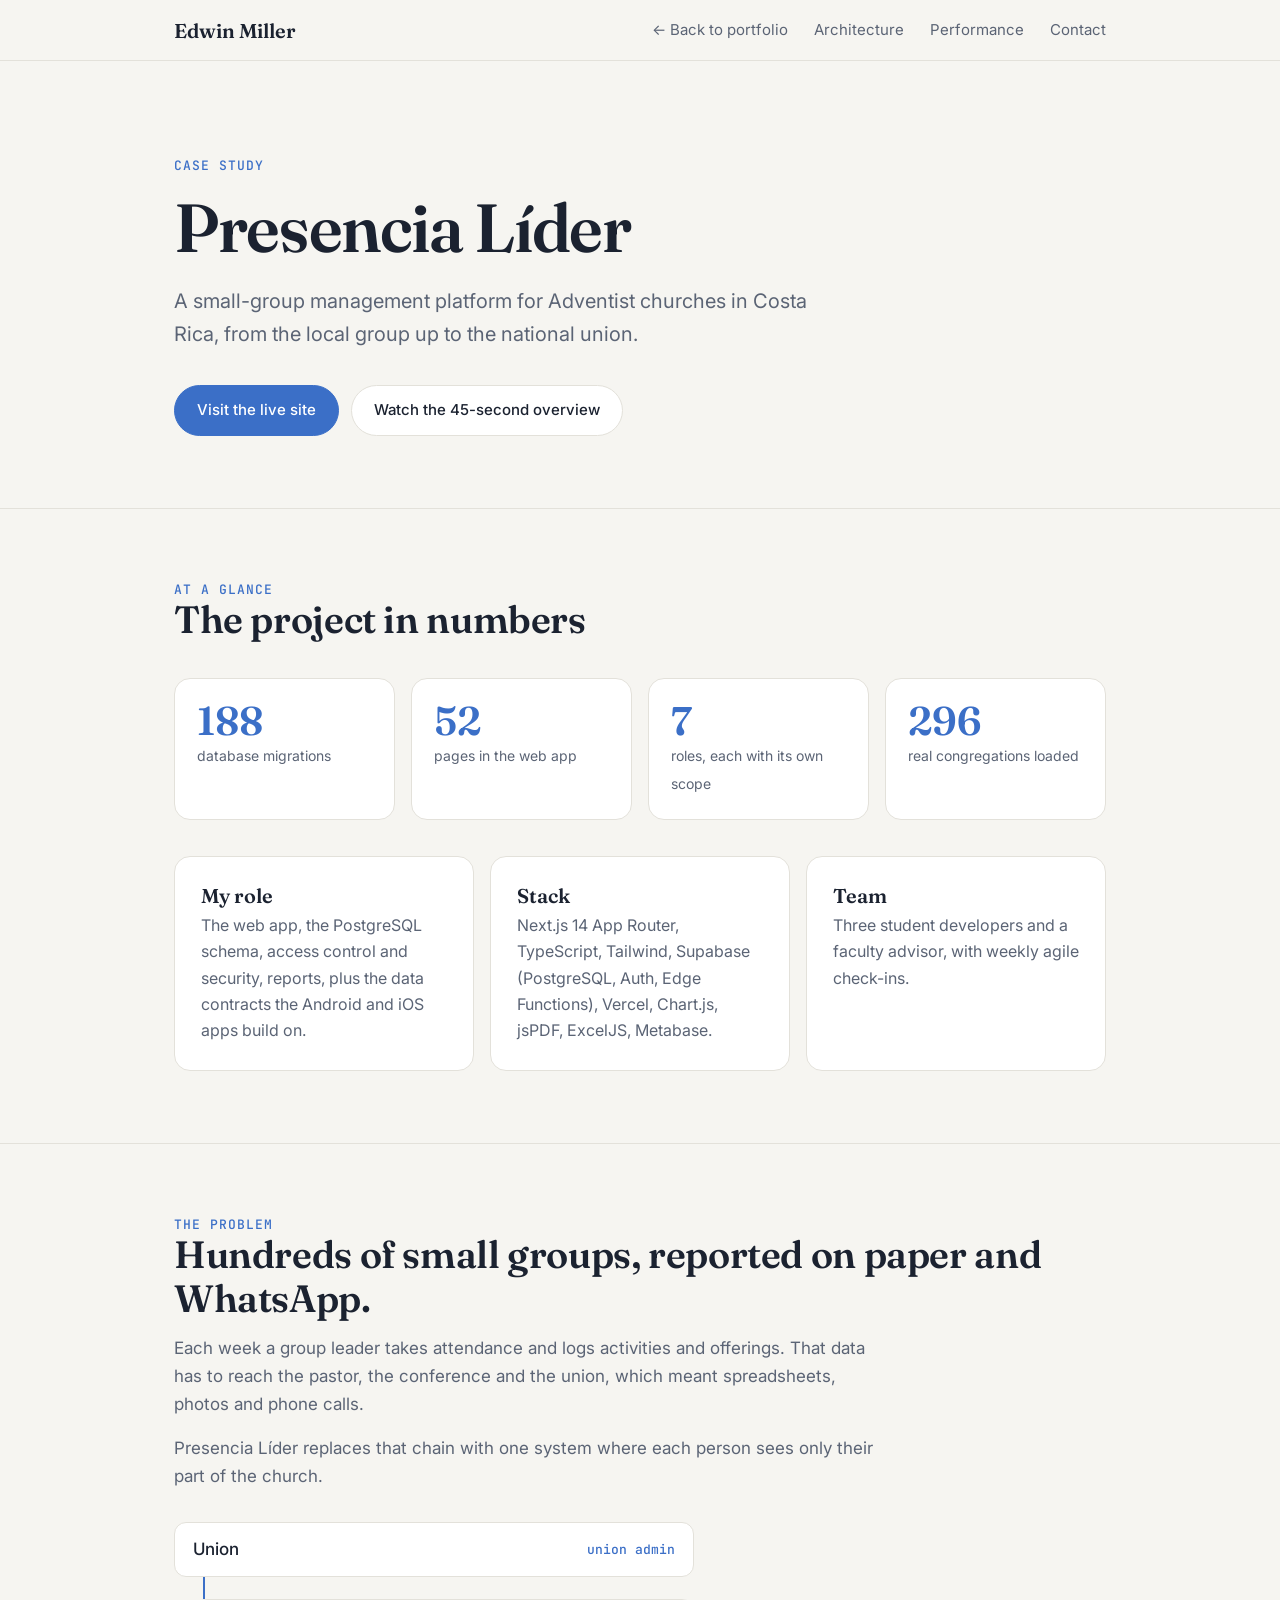
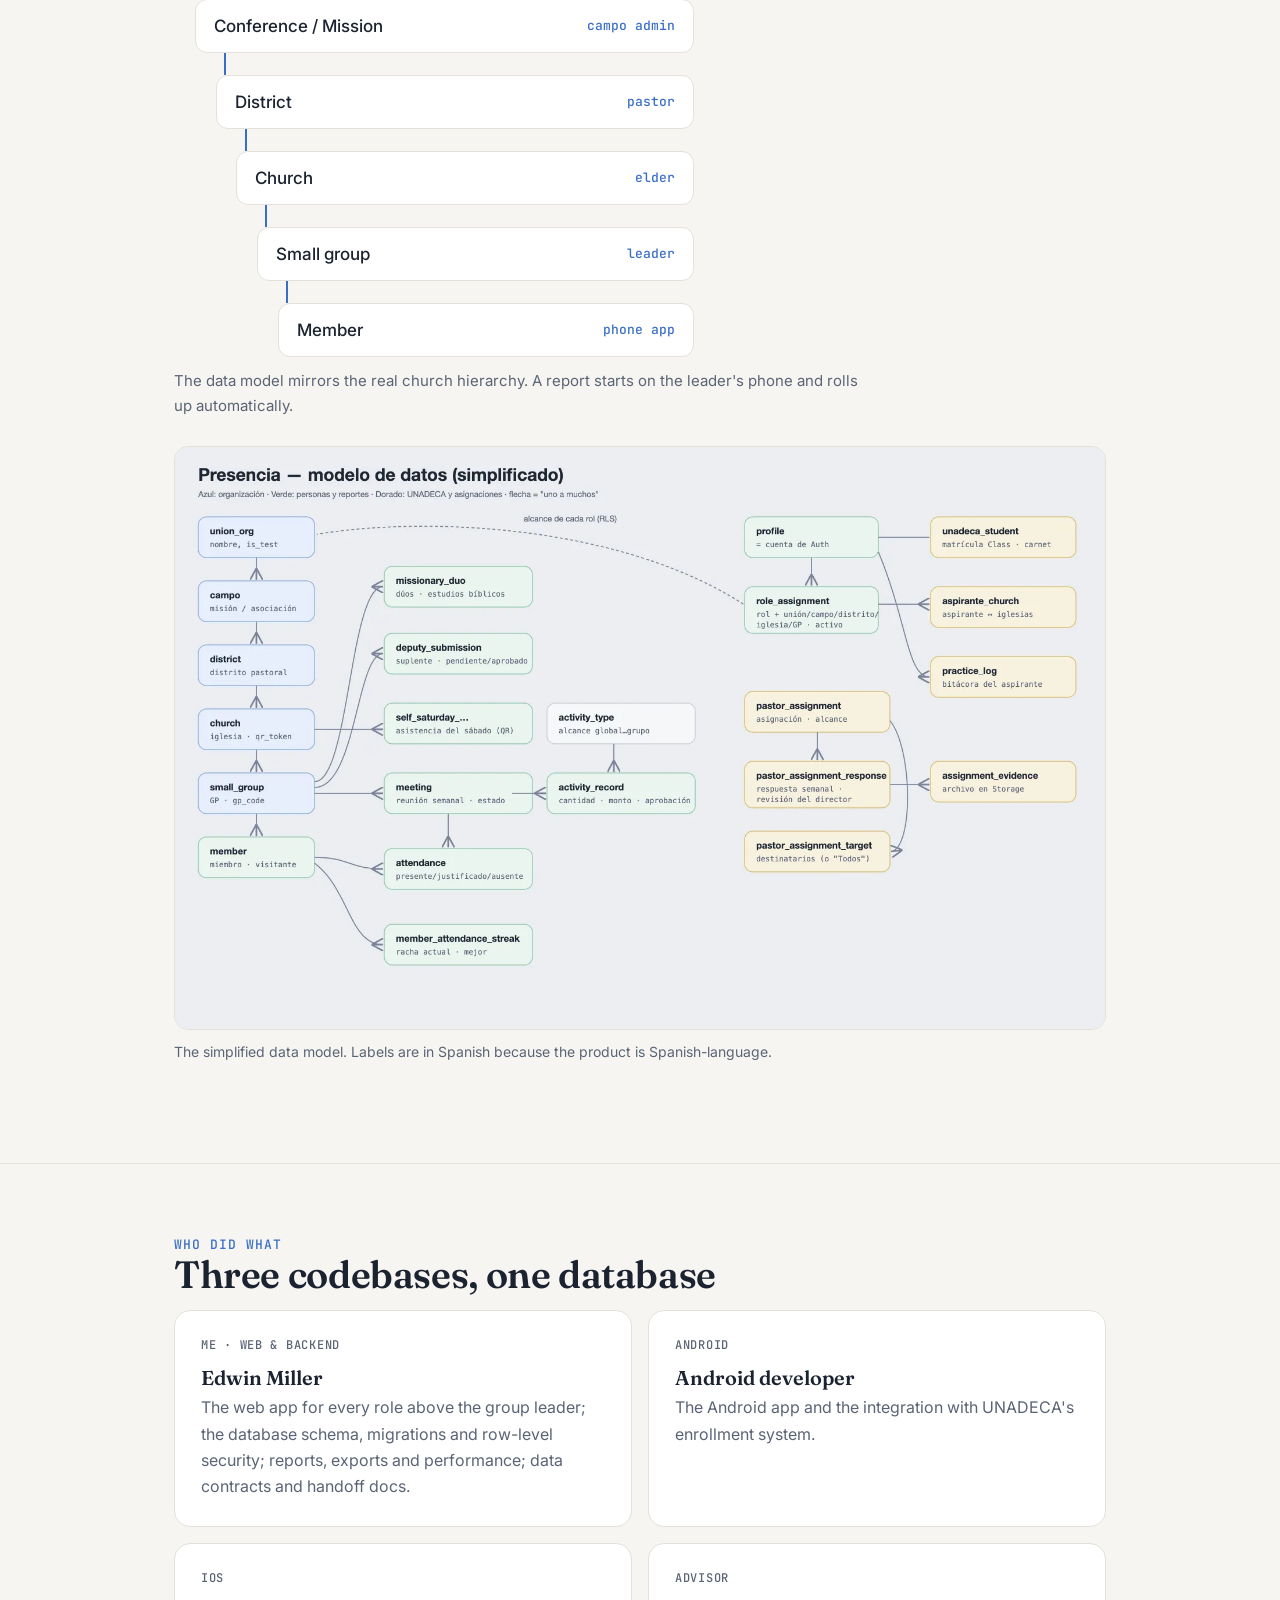
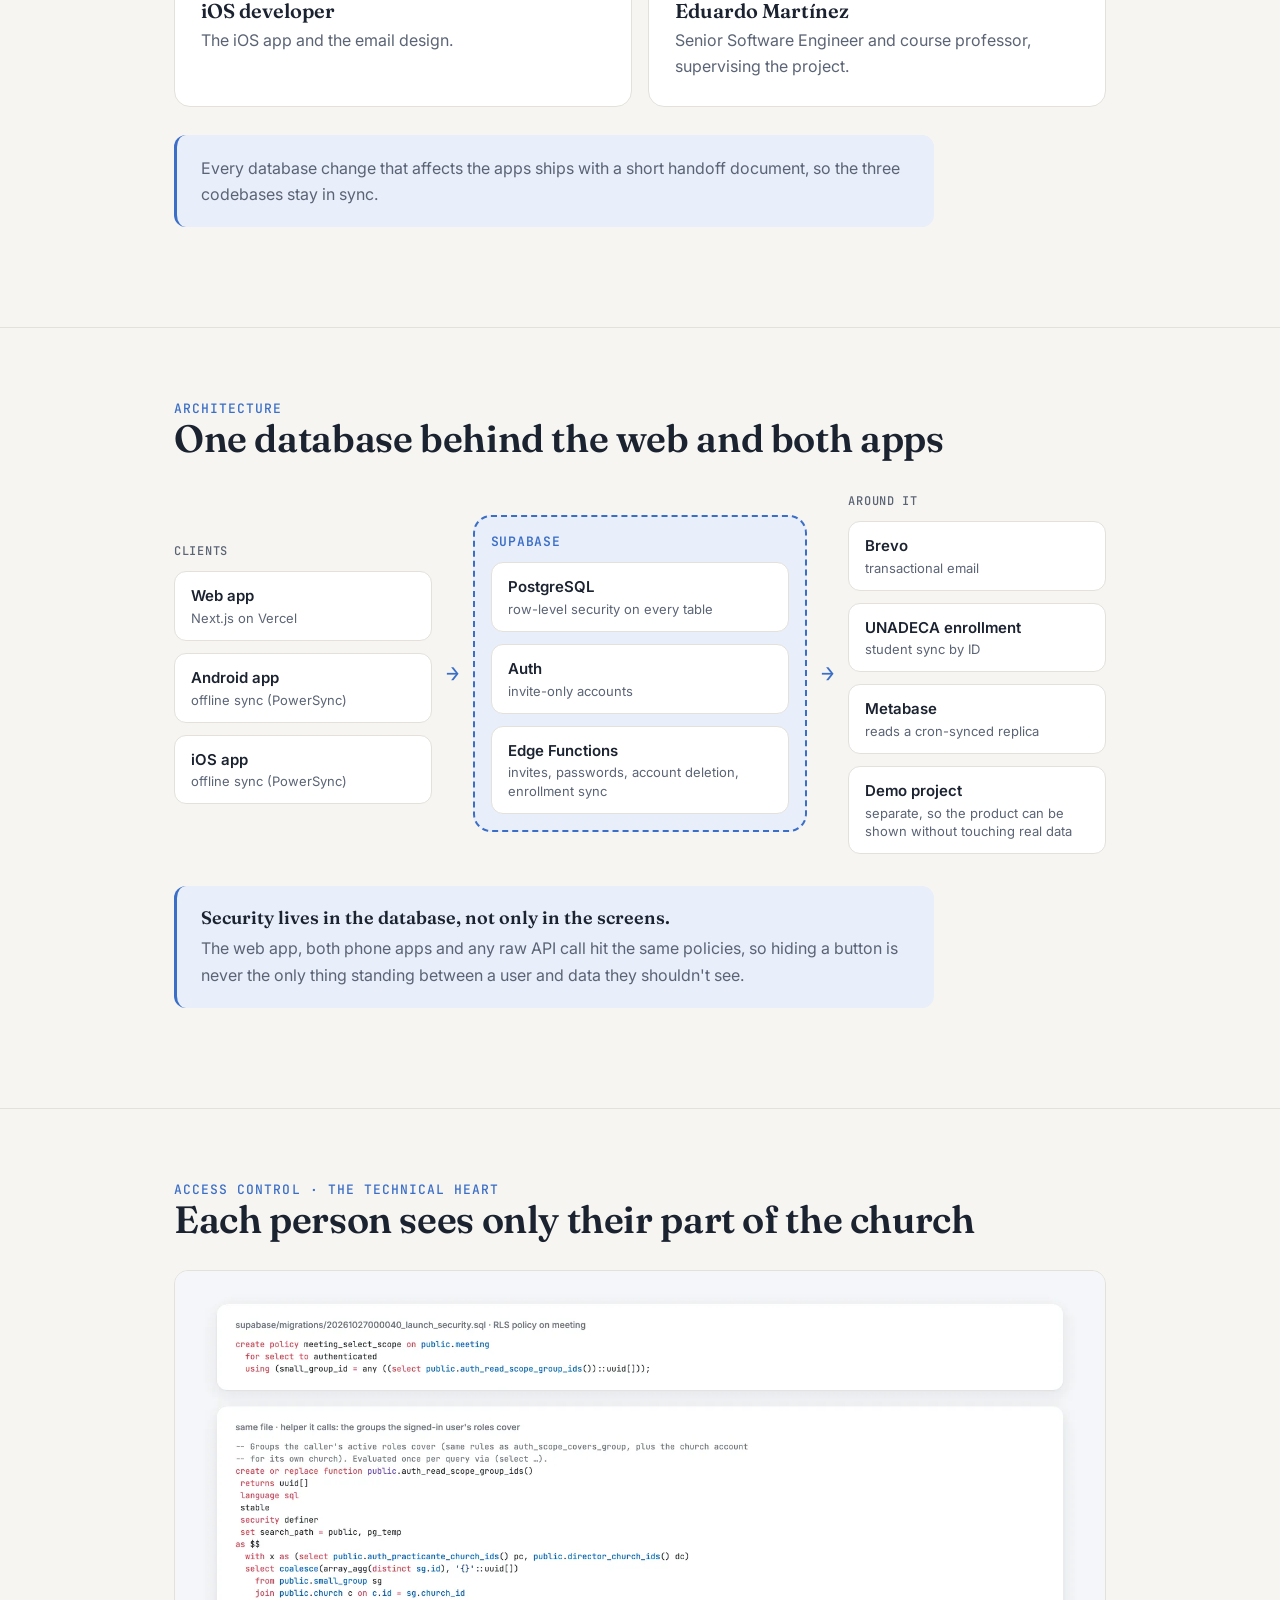
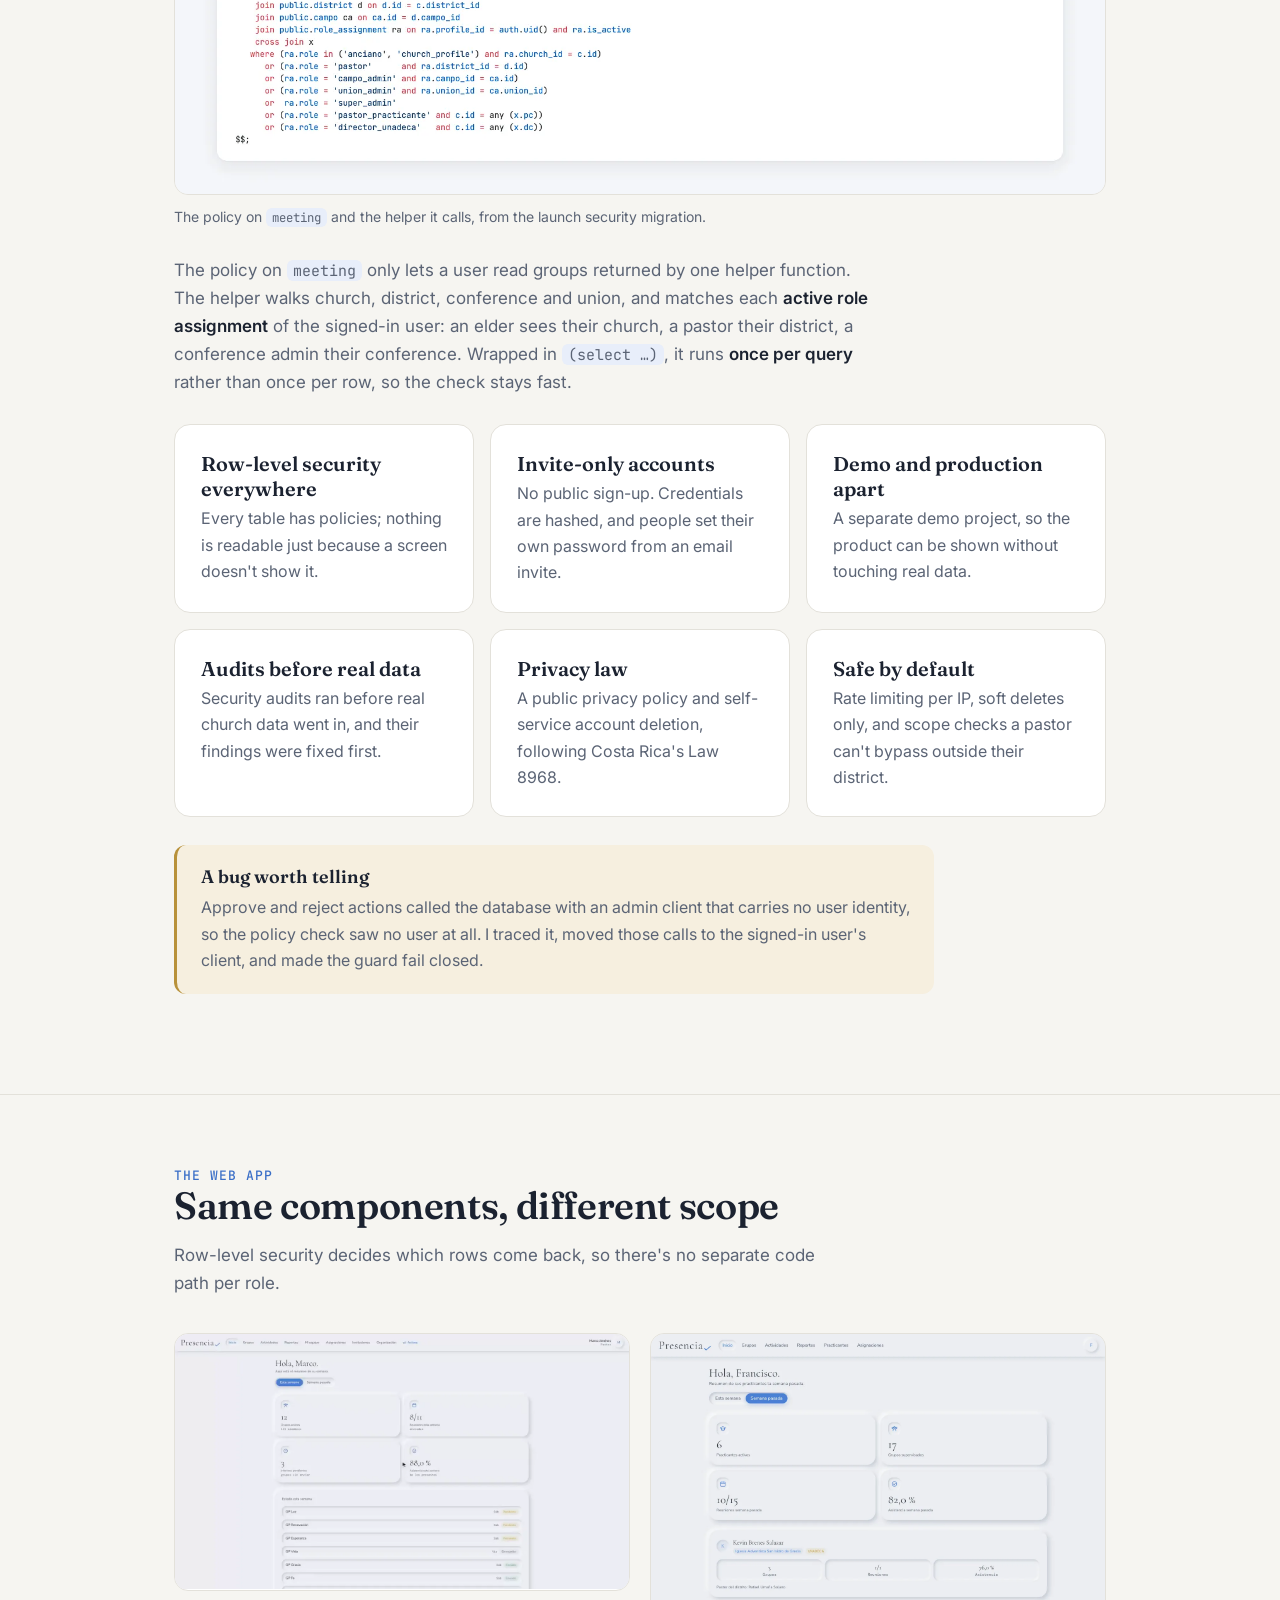
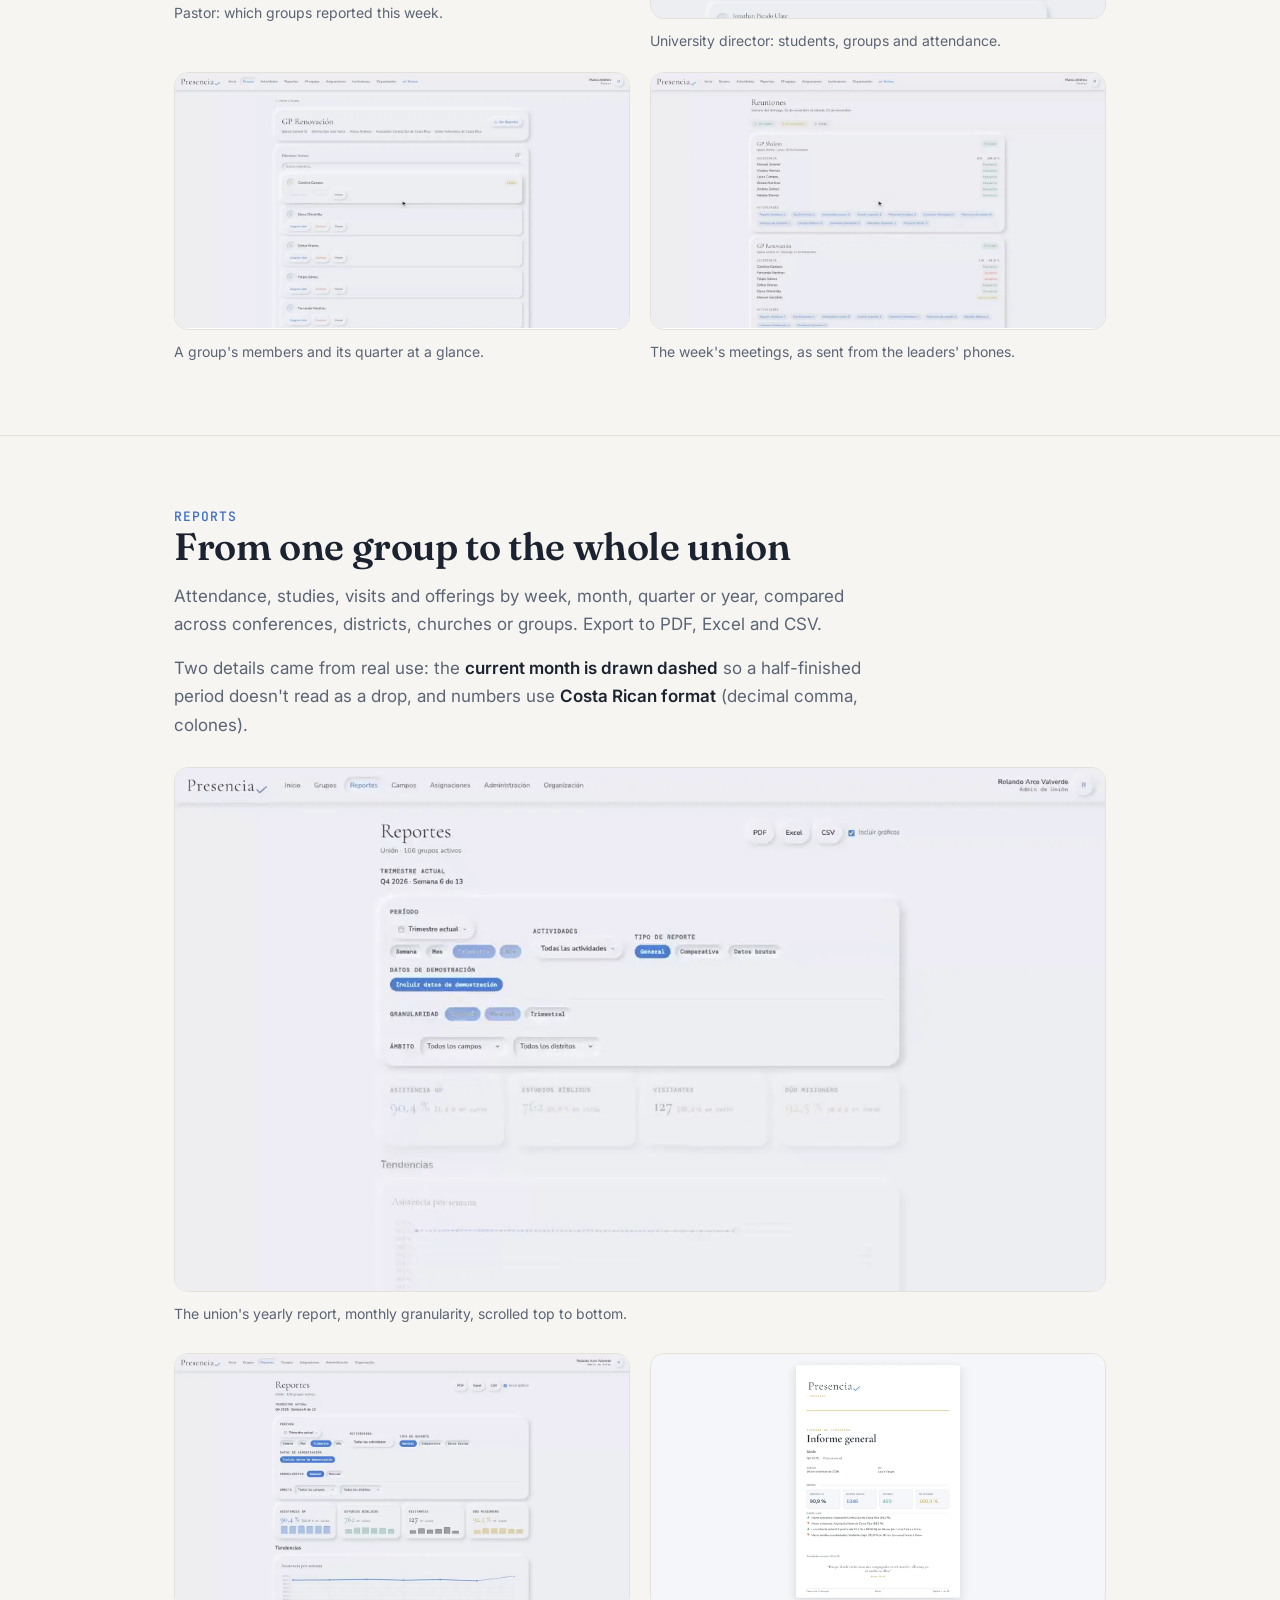
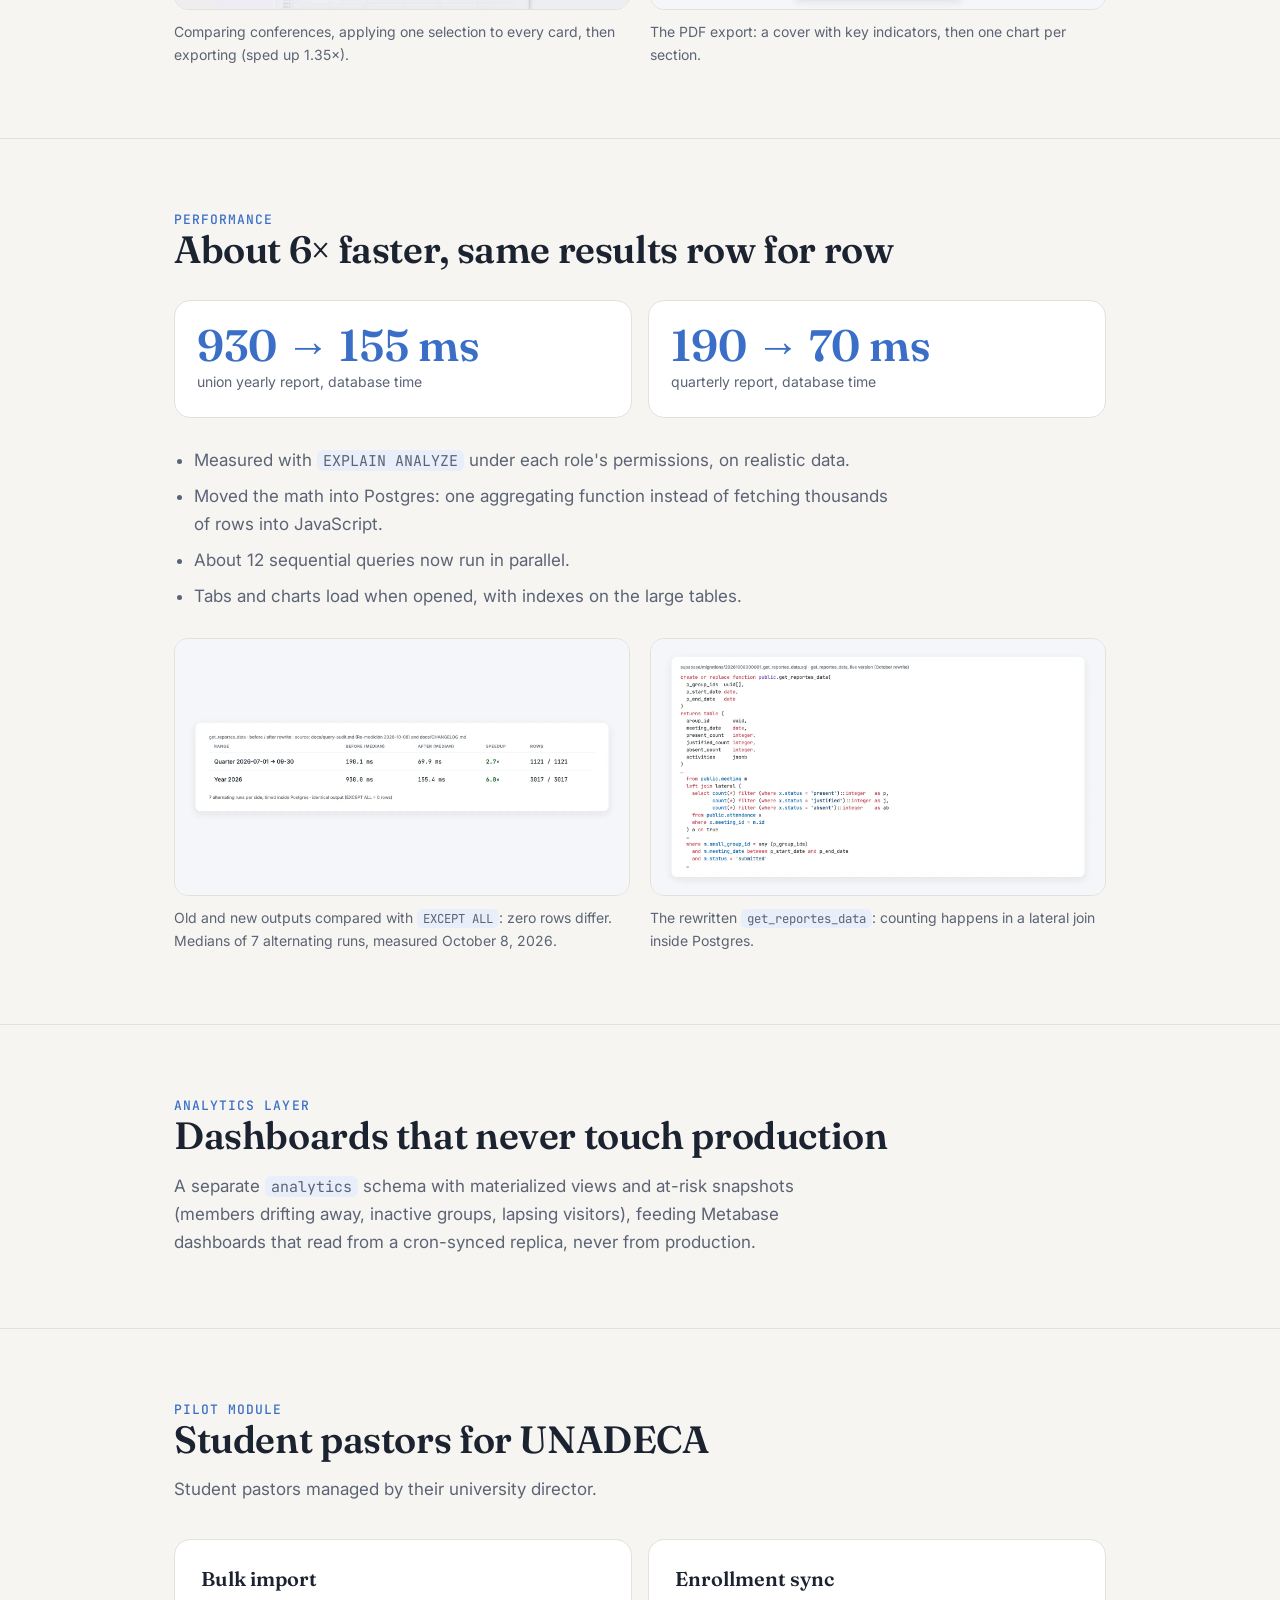
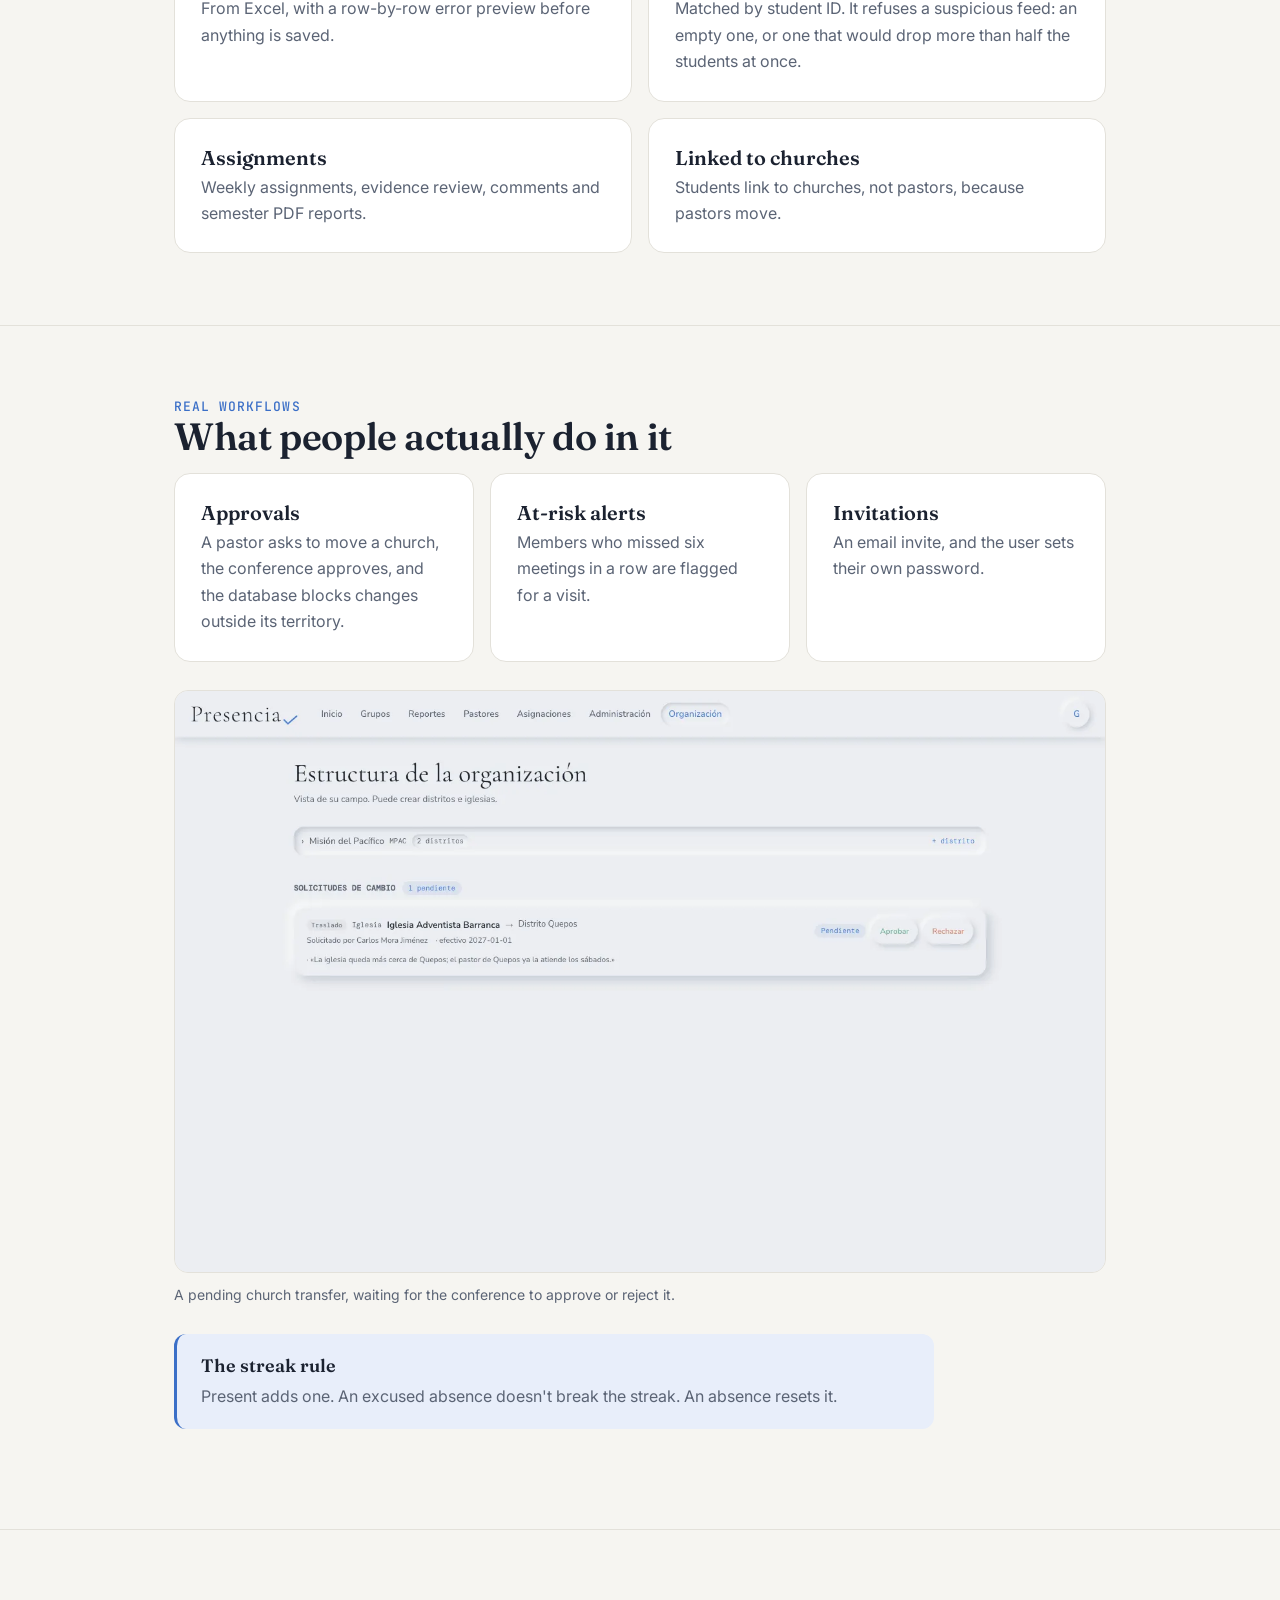
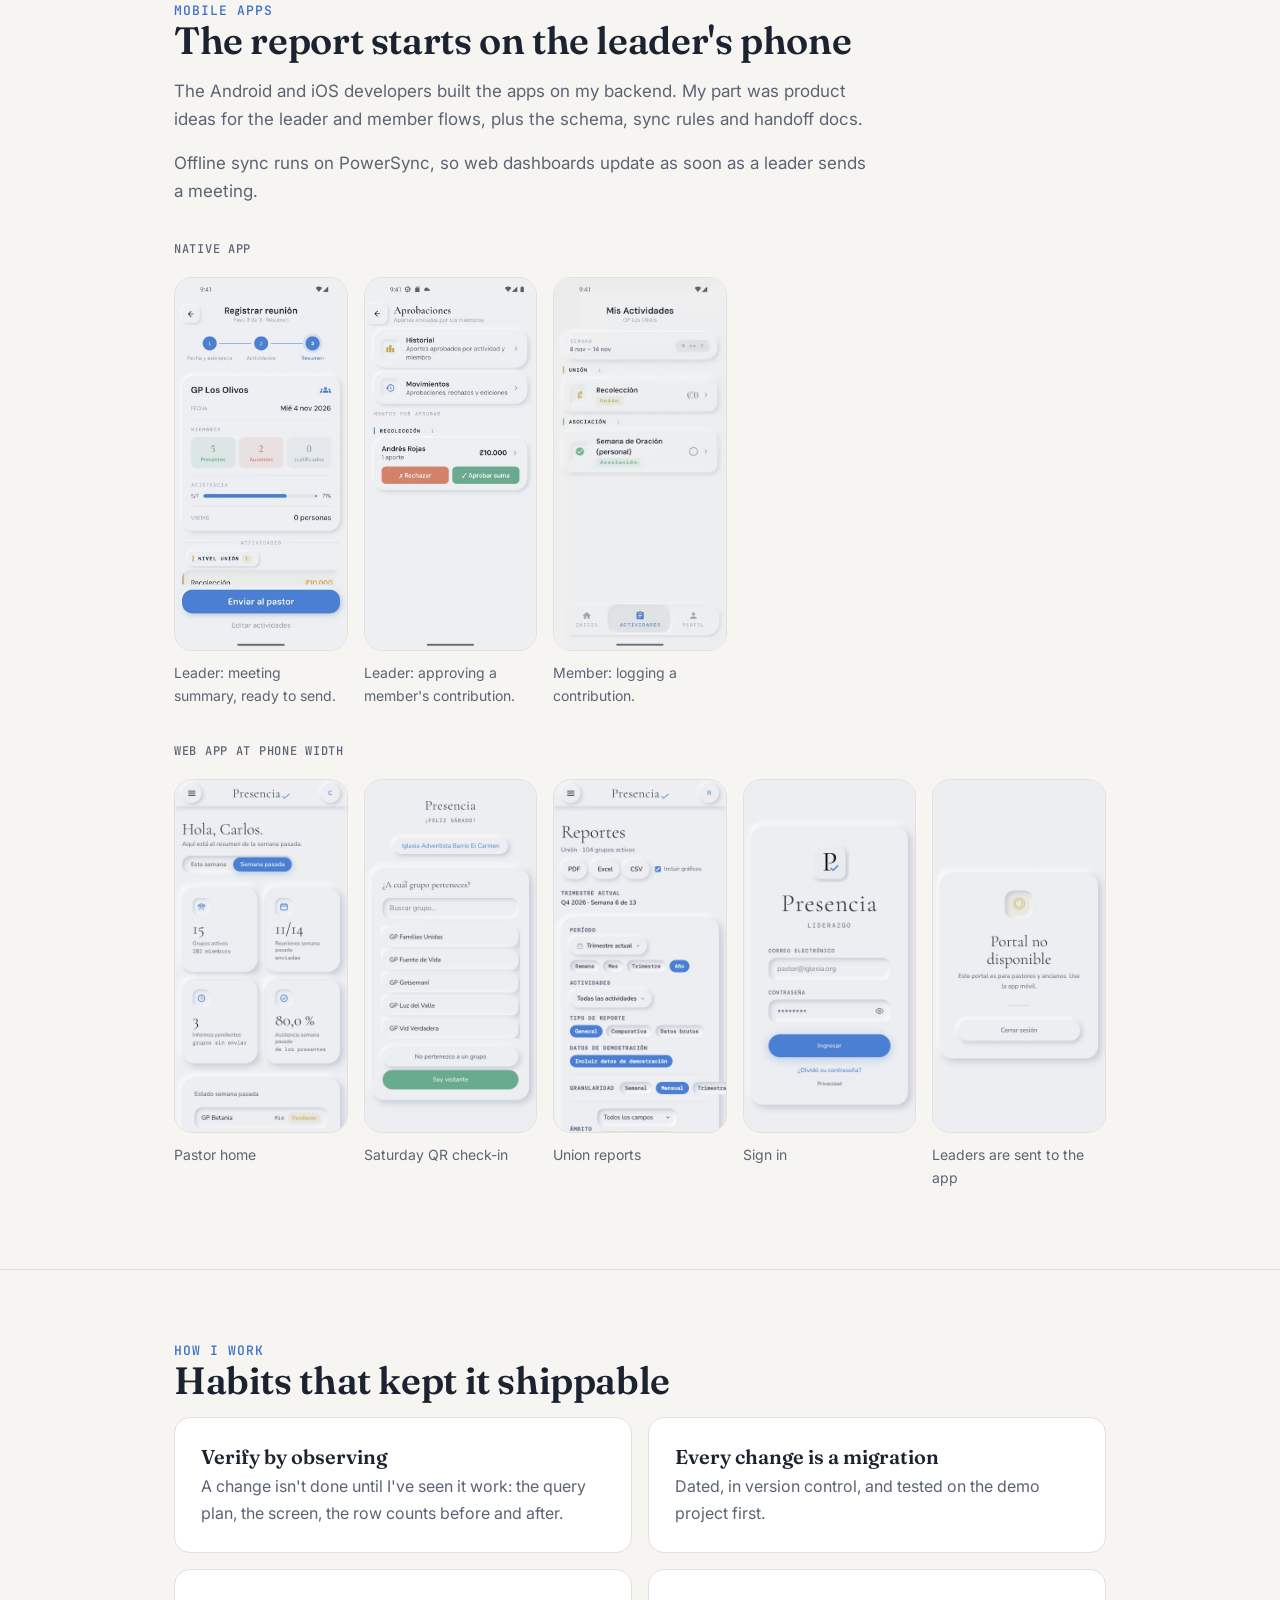
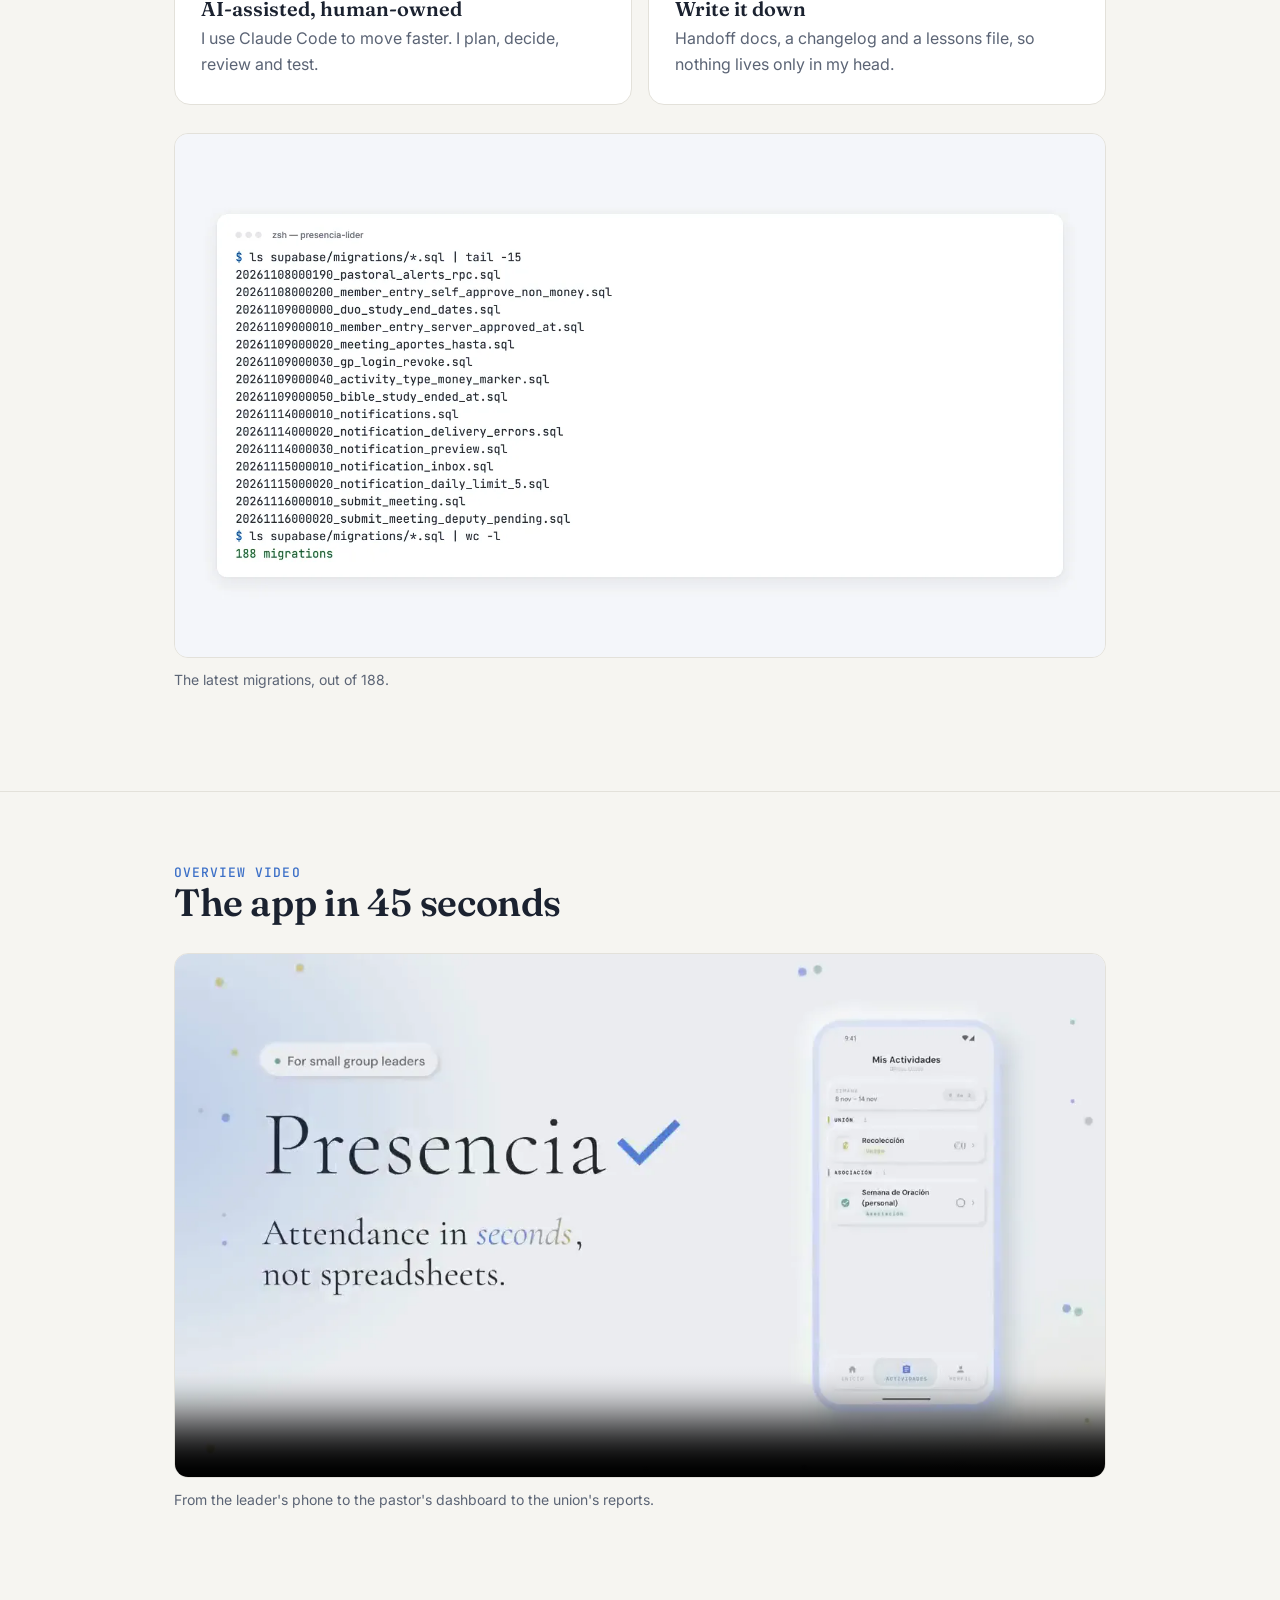
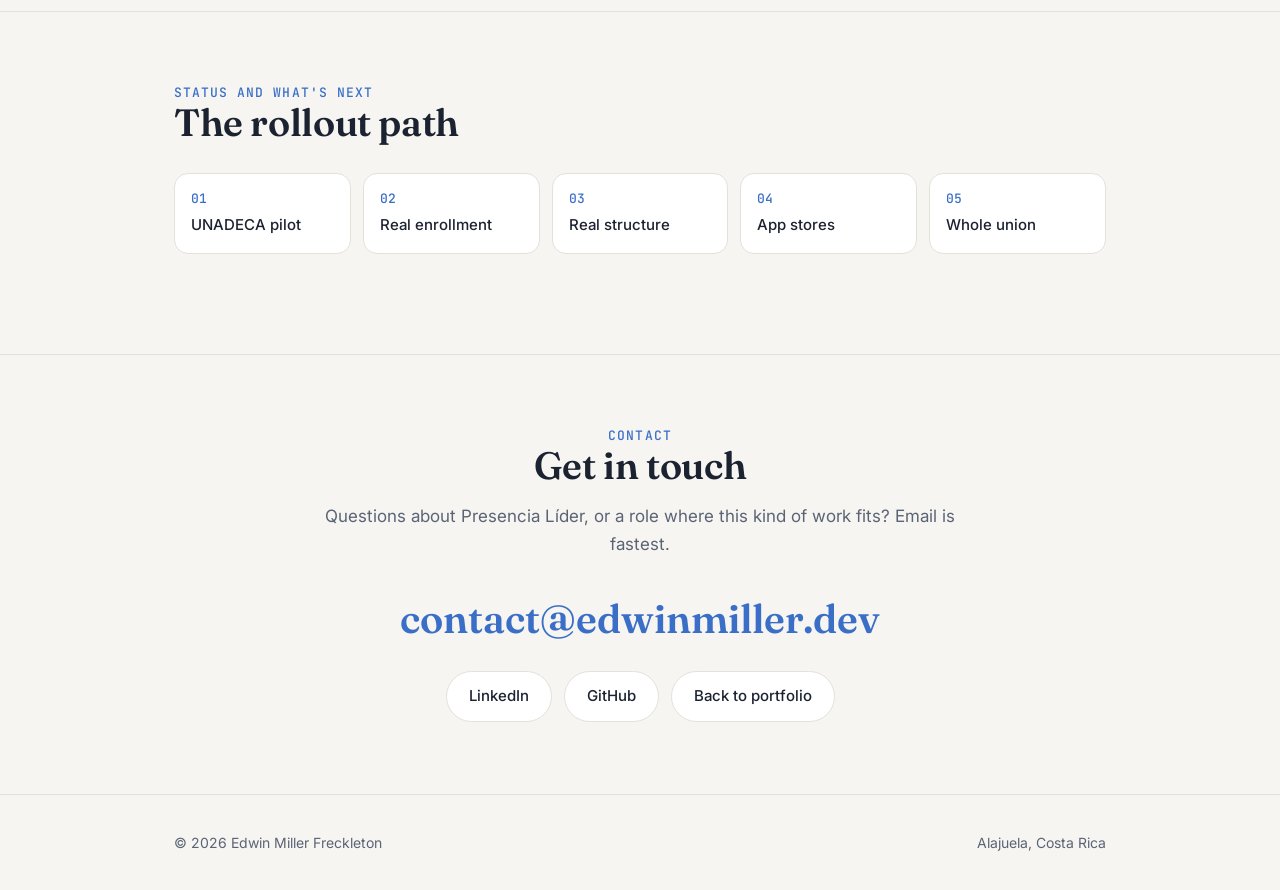
==== presencia/index.html @ 1bd1cd56 "Add Presencia Líder case study page at /presencia - presencia/index.html: case study with screenshot" ====
<!doctype html>
<html lang="en">
<head>
<meta charset="utf-8">
<meta name="viewport" content="width=device-width, initial-scale=1">
<title>Presencia Líder — Case Study · Edwin Miller Freckleton</title>
<meta name="description" content="Case study: Presencia Líder, a small-group management platform for Adventist churches in Costa Rica. Next.js, PostgreSQL row-level security, reports and performance work.">
<link rel="canonical" href="https://edwinmiller.dev/presencia">
<meta property="og:type" content="article">
<meta property="og:url" content="https://edwinmiller.dev/presencia">
<meta property="og:title" content="Presencia Líder — Case Study">
<meta property="og:description" content="A small-group management platform for Adventist churches in Costa Rica, from the local group up to the national union.">
<meta property="og:image" content="https://edwinmiller.dev/assets/presencia/og.jpg">
<meta name="twitter:card" content="summary_large_image">
<link rel="icon" href="data:image/svg+xml,<svg xmlns='http://www.w3.org/2000/svg' viewBox='0 0 100 100'><rect width='100' height='100' rx='22' fill='%234a7fd4'/><text x='50' y='68' font-size='56' font-family='Georgia' text-anchor='middle' fill='white'>E</text></svg>">
<link rel="preconnect" href="https://fonts.googleapis.com">
<link rel="preconnect" href="https://fonts.gstatic.com" crossorigin>
<link href="https://fonts.googleapis.com/css2?family=Fraunces:opsz,wght@9..144,500;9..144,600&family=Inter:wght@400;500;600&family=JetBrains+Mono:wght@400;500&display=swap" rel="stylesheet">
<link rel="stylesheet" href="/styles.css">
<style>
/* case-study additions; base tokens and components come from /styles.css */
section{scroll-margin-top:60px}
.back{font-size:15px;color:var(--ink2);text-decoration:none}
.back:hover{color:var(--ink)}
.prose{max-width:700px;color:var(--ink2)}
.prose p{margin-bottom:16px}
.prose b{color:var(--ink);font-weight:600}
h3.h{font:600 22px Fraunces,serif;margin:44px 0 12px}
.grid3{display:grid;grid-template-columns:repeat(3,1fr);gap:16px}
figure{margin:28px 0}
figure img,figure video{display:block;width:100%;height:auto;border-radius:14px;border:1px solid var(--line);background:var(--card)}
figcaption{font-size:14px;color:var(--ink2);margin-top:10px;max-width:700px}
.duo{display:grid;grid-template-columns:repeat(2,1fr);gap:20px;align-items:start}
.duo figure{margin:0}
.callout{background:var(--accent-soft);border-left:3px solid var(--accent);border-radius:12px;padding:20px 24px;margin:28px 0;max-width:760px}
.callout.gold{background:var(--gold-soft);border-color:var(--gold)}
.callout b{display:block;font:600 18px Fraunces,serif;margin-bottom:6px}
.callout p{color:var(--ink2);font-size:16px}
.big{display:grid;grid-template-columns:repeat(2,1fr);gap:16px;margin:28px 0}
.big .stat b{font-size:clamp(30px,5vw,44px)}
/* hierarchy diagram */
.tree{list-style:none;display:flex;flex-direction:column;gap:22px;margin:32px 0 12px;max-width:520px}
.tree li{position:relative;background:var(--card);border:1px solid var(--line);border-radius:12px;padding:12px 18px;display:flex;justify-content:space-between;gap:12px;font-weight:500}
.tree li span{font:500 13px 'JetBrains Mono',monospace;color:var(--accent);align-self:center;text-align:right}
.tree li:not(:last-child)::after{content:"";position:absolute;left:28px;bottom:-23px;height:22px;border-left:2px solid var(--accent)}
.tree li:nth-child(2){margin-left:4%}.tree li:nth-child(3){margin-left:8%}.tree li:nth-child(4){margin-left:12%}.tree li:nth-child(5){margin-left:16%}.tree li:nth-child(6){margin-left:20%}
/* architecture diagram */
.arch{display:grid;grid-template-columns:1fr auto 1.3fr auto 1fr;gap:14px;align-items:center;margin:32px 0}
.arch-col{display:flex;flex-direction:column;gap:12px}
.node{background:var(--card);border:1px solid var(--line);border-radius:12px;padding:12px 16px;font-size:15px}
.node b{display:block;font-weight:600}
.node small{color:var(--ink2);font-size:13px;display:block;line-height:1.45}
.db{border:2px dashed var(--accent);border-radius:18px;padding:16px;display:flex;flex-direction:column;gap:12px;background:var(--accent-soft)}
.db > p{font:600 13px 'JetBrains Mono',monospace;color:var(--accent);text-transform:uppercase;letter-spacing:.06em}
.arrow{font:500 22px 'JetBrains Mono',monospace;color:var(--accent);text-align:center}
.arrow::before{content:"→"}
.col-label{font:500 12px 'JetBrains Mono',monospace;color:var(--ink2);text-transform:uppercase;letter-spacing:.06em}
/* phones */
.phones{display:grid;grid-template-columns:repeat(auto-fill,minmax(150px,1fr));gap:16px;margin:20px 0 8px}
.phones figure{margin:0}
.phones img,.phones video{border-radius:18px}
.label{font:500 12px 'JetBrains Mono',monospace;color:var(--ink2);text-transform:uppercase;letter-spacing:.06em;margin-top:36px}
/* status steps */
.steps{list-style:none;display:grid;grid-template-columns:repeat(5,1fr);gap:12px;counter-reset:s;margin:28px 0}
.steps li{counter-increment:s;background:var(--card);border:1px solid var(--line);border-radius:14px;padding:16px;font-weight:500;font-size:15px}
.steps li::before{content:counter(s,decimal-leading-zero);display:block;font:500 13px 'JetBrains Mono',monospace;color:var(--accent);margin-bottom:6px}
/* lightbox */
a.zoom{display:block;cursor:zoom-in}
dialog.lb{border:0;padding:0;background:transparent;max-width:96vw;max-height:94vh;margin:auto}
dialog.lb::backdrop{background:rgba(10,12,18,.86)}
dialog.lb img{display:block;max-width:96vw;max-height:94vh;width:auto;height:auto;border-radius:10px;cursor:zoom-out}
@media(max-width:760px){
  .grid3,.duo,.big{grid-template-columns:1fr}
  .arch{grid-template-columns:1fr}
  .arrow::before{content:"↓"}
  .steps{grid-template-columns:repeat(2,1fr)}
  .tree li:nth-child(n){margin-left:0}
}
</style>
</head>
<body>
<nav><div class="wrap">
  <a class="logo" href="/">Edwin Miller</a>
  <ul>
    <li><a class="back" href="/#work">← Back to portfolio</a></li>
    <li class="hide-sm"><a href="#architecture">Architecture</a></li>
    <li class="hide-sm"><a href="#performance">Performance</a></li>
    <li><a href="#contact">Contact</a></li>
  </ul>
</div></nav>

<header class="hero" id="top"><div class="wrap">
  <p class="eyebrow">Case study</p>
  <h1>Presencia Líder</h1>
  <p class="lead">A small-group management platform for Adventist churches in Costa Rica, from the local group up to the national union.</p>
  <div class="cta">
    <a class="btn primary" href="https://presenciaapp.vercel.app" target="_blank" rel="noopener">Visit the live site</a>
    <a class="btn" href="#overview">Watch the 45-second overview</a>
  </div>
</div></header>

<section id="glance"><div class="wrap">
  <p class="eyebrow">At a glance</p>
  <h2>The project in numbers</h2>
  <div class="stats">
    <div class="stat"><b>188</b><span>database migrations</span></div>
    <div class="stat"><b>52</b><span>pages in the web app</span></div>
    <div class="stat"><b>7</b><span>roles, each with its own scope</span></div>
    <div class="stat"><b>296</b><span>real congregations loaded</span></div>
  </div>
  <div class="grid3">
    <div class="card"><h3>My role</h3><p>The web app, the PostgreSQL schema, access control and security, reports, plus the data contracts the Android and iOS apps build on.</p></div>
    <div class="card"><h3>Stack</h3><p>Next.js 14 App Router, TypeScript, Tailwind, Supabase (PostgreSQL, Auth, Edge Functions), Vercel, Chart.js, jsPDF, ExcelJS, Metabase.</p></div>
    <div class="card"><h3>Team</h3><p>Three student developers and a faculty advisor, with weekly agile check-ins.</p></div>
  </div>
</div></section>

<section id="problem"><div class="wrap">
  <p class="eyebrow">The problem</p>
  <h2>Hundreds of small groups, reported on paper and WhatsApp.</h2>
  <div class="prose">
    <p>Each week a group leader takes attendance and logs activities and offerings. That data has to reach the pastor, the conference and the union, which meant spreadsheets, photos and phone calls.</p>
    <p>Presencia Líder replaces that chain with one system where each person sees only their part of the church.</p>
  </div>
  <ol class="tree" aria-label="Church hierarchy, from top to bottom">
    <li>Union <span>union admin</span></li>
    <li>Conference / Mission <span>campo admin</span></li>
    <li>District <span>pastor</span></li>
    <li>Church <span>elder</span></li>
    <li>Small group <span>leader</span></li>
    <li>Member <span>phone app</span></li>
  </ol>
  <p class="prose" style="font-size:15px">The data model mirrors the real church hierarchy. A report starts on the leader's phone and rolls up automatically.</p>
  <figure>
    <a class="zoom" href="/assets/presencia/data-model.webp"><img src="/assets/presencia/data-model.webp" width="1600" height="1000" loading="lazy" alt="Simplified data model: union, campo, district, church, small group and member tables in a chain, with meetings, attendance, activity records, role assignments and the UNADECA assignment tables around them."></a>
    <figcaption>The simplified data model. Labels are in Spanish because the product is Spanish-language.</figcaption>
  </figure>
</div></section>

<section id="team"><div class="wrap">
  <p class="eyebrow">Who did what</p>
  <h2>Three codebases, one database</h2>
  <div class="grid">
    <div class="card"><p class="kicker">Me · web &amp; backend</p><h3>Edwin Miller</h3><p>The web app for every role above the group leader; the database schema, migrations and row-level security; reports, exports and performance; data contracts and handoff docs.</p></div>
    <div class="card"><p class="kicker">Android</p><h3>Android developer</h3><p>The Android app and the integration with UNADECA's enrollment system.</p></div>
    <div class="card"><p class="kicker">iOS</p><h3>iOS developer</h3><p>The iOS app and the email design.</p></div>
    <div class="card"><p class="kicker">Advisor</p><h3>Eduardo Martínez</h3><p>Senior Software Engineer and course professor, supervising the project.</p></div>
  </div>
  <div class="callout"><p>Every database change that affects the apps ships with a short handoff document, so the three codebases stay in sync.</p></div>
</div></section>

<section id="architecture"><div class="wrap">
  <p class="eyebrow">Architecture</p>
  <h2>One database behind the web and both apps</h2>
  <div class="arch" role="img" aria-label="Architecture: the web app, Android app and iOS app all talk to one Supabase project (PostgreSQL with row-level security, Auth and Edge Functions), which connects to Brevo email, UNADECA enrollment and a Metabase replica. A separate demo project mirrors it.">
    <div class="arch-col">
      <p class="col-label">Clients</p>
      <div class="node"><b>Web app</b><small>Next.js on Vercel</small></div>
      <div class="node"><b>Android app</b><small>offline sync (PowerSync)</small></div>
      <div class="node"><b>iOS app</b><small>offline sync (PowerSync)</small></div>
    </div>
    <div class="arrow" aria-hidden="true"></div>
    <div class="db">
      <p>Supabase</p>
      <div class="node"><b>PostgreSQL</b><small>row-level security on every table</small></div>
      <div class="node"><b>Auth</b><small>invite-only accounts</small></div>
      <div class="node"><b>Edge Functions</b><small>invites, passwords, account deletion, enrollment sync</small></div>
    </div>
    <div class="arrow" aria-hidden="true"></div>
    <div class="arch-col">
      <p class="col-label">Around it</p>
      <div class="node"><b>Brevo</b><small>transactional email</small></div>
      <div class="node"><b>UNADECA enrollment</b><small>student sync by ID</small></div>
      <div class="node"><b>Metabase</b><small>reads a cron-synced replica</small></div>
      <div class="node"><b>Demo project</b><small>separate, so the product can be shown without touching real data</small></div>
    </div>
  </div>
  <div class="callout"><b>Security lives in the database, not only in the screens.</b><p>The web app, both phone apps and any raw API call hit the same policies, so hiding a button is never the only thing standing between a user and data they shouldn't see.</p></div>
</div></section>

<section id="access"><div class="wrap">
  <p class="eyebrow">Access control · the technical heart</p>
  <h2>Each person sees only their part of the church</h2>
  <figure>
    <a class="zoom" href="/assets/presencia/rls-policy.webp"><img src="/assets/presencia/rls-policy.webp" width="1600" height="900" loading="lazy" alt="SQL code: a row-level security policy on the meeting table that allows a select only when the meeting's small group is in auth_read_scope_group_ids(), followed by that helper function, which joins small_group, church, district and campo to the signed-in user's active role assignments and returns the matching group IDs."></a>
    <figcaption>The policy on <code>meeting</code> and the helper it calls, from the launch security migration.</figcaption>
  </figure>
  <div class="prose">
    <p>The policy on <code>meeting</code> only lets a user read groups returned by one helper function. The helper walks church, district, conference and union, and matches each <b>active role assignment</b> of the signed-in user: an elder sees their church, a pastor their district, a conference admin their conference. Wrapped in <code>(select …)</code>, it runs <b>once per query</b> rather than once per row, so the check stays fast.</p>
  </div>
  <div class="grid3" style="margin-top:28px">
    <div class="card"><h3>Row-level security everywhere</h3><p>Every table has policies; nothing is readable just because a screen doesn't show it.</p></div>
    <div class="card"><h3>Invite-only accounts</h3><p>No public sign-up. Credentials are hashed, and people set their own password from an email invite.</p></div>
    <div class="card"><h3>Demo and production apart</h3><p>A separate demo project, so the product can be shown without touching real data.</p></div>
    <div class="card"><h3>Audits before real data</h3><p>Security audits ran before real church data went in, and their findings were fixed first.</p></div>
    <div class="card"><h3>Privacy law</h3><p>A public privacy policy and self-service account deletion, following Costa Rica's Law 8968.</p></div>
    <div class="card"><h3>Safe by default</h3><p>Rate limiting per IP, soft deletes only, and scope checks a pastor can't bypass outside their district.</p></div>
  </div>
  <div class="callout gold"><b>A bug worth telling</b><p>Approve and reject actions called the database with an admin client that carries no user identity, so the policy check saw no user at all. I traced it, moved those calls to the signed-in user's client, and made the guard fail closed.</p></div>
</div></section>

<section id="web"><div class="wrap">
  <p class="eyebrow">The web app</p>
  <h2>Same components, different scope</h2>
  <p class="sub">Row-level security decides which rows come back, so there's no separate code path per role.</p>
  <div class="duo">
    <figure>
      <video class="clip" muted loop playsinline preload="none" width="1280" height="720" poster="/assets/presencia/clip-pastor-dashboard-poster.webp" aria-label="Pastor dashboard: active groups, meetings sent this week, pending reports and attendance, then the list of groups with their weekly status."><source src="/assets/presencia/clip-pastor-dashboard.mp4" type="video/mp4"></video>
      <figcaption>Pastor: which groups reported this week.</figcaption>
    </figure>
    <figure>
      <a class="zoom" href="/assets/presencia/director-dashboard.webp"><img src="/assets/presencia/director-dashboard.webp" width="1440" height="900" loading="lazy" alt="University director dashboard: counts of active student pastors, supervised groups, meetings and attendance, then a card per student with their churches, groups, meetings and attendance."></a>
      <figcaption>University director: students, groups and attendance.</figcaption>
    </figure>
  </div>
  <div class="duo" style="margin-top:20px">
    <figure>
      <video class="clip" muted loop playsinline preload="none" width="1280" height="720" poster="/assets/presencia/clip-group-detail-poster.webp" aria-label="Group detail page: the member list with leader controls, then the quarter's activity totals."><source src="/assets/presencia/clip-group-detail.mp4" type="video/mp4"></video>
      <figcaption>A group's members and its quarter at a glance.</figcaption>
    </figure>
    <figure>
      <video class="clip" muted loop playsinline preload="none" width="1280" height="720" poster="/assets/presencia/clip-meetings-poster.webp" aria-label="Meetings page: each submitted meeting with who was present, absent or excused and the activities logged."><source src="/assets/presencia/clip-meetings.mp4" type="video/mp4"></video>
      <figcaption>The week's meetings, as sent from the leaders' phones.</figcaption>
    </figure>
  </div>
</div></section>

<section id="reports"><div class="wrap">
  <p class="eyebrow">Reports</p>
  <h2>From one group to the whole union</h2>
  <div class="prose">
    <p>Attendance, studies, visits and offerings by week, month, quarter or year, compared across conferences, districts, churches or groups. Export to PDF, Excel and CSV.</p>
    <p>Two details came from real use: the <b>current month is drawn dashed</b> so a half-finished period doesn't read as a drop, and numbers use <b>Costa Rican format</b> (decimal comma, colones).</p>
  </div>
  <figure>
    <video class="clip" muted loop playsinline preload="none" width="1280" height="720" poster="/assets/presencia/clip-union-reports-year-poster.webp" aria-label="Union yearly report: switching to a monthly view, then scrolling through attendance trends, activities by period, per-activity cards and the quarter's top attenders."><source src="/assets/presencia/clip-union-reports-year.mp4" type="video/mp4"></video>
    <figcaption>The union's yearly report, monthly granularity, scrolled top to bottom.</figcaption>
  </figure>
  <div class="duo">
    <figure>
      <video class="clip" muted loop playsinline preload="none" width="1280" height="720" poster="/assets/presencia/clip-union-compare-poster.webp" aria-label="Comparison report across conferences: unticking one conference in a card, applying that selection to every card, then exporting a PDF."><source src="/assets/presencia/clip-union-compare.mp4" type="video/mp4"></video>
      <figcaption>Comparing conferences, applying one selection to every card, then exporting (sped up 1.35×).</figcaption>
    </figure>
    <figure>
      <a class="zoom" href="/assets/presencia/reports-pdf.webp"><img src="/assets/presencia/reports-pdf.webp" width="1600" height="900" loading="lazy" alt="Cover page of an exported PDF report: Informe general for the union, Q4 2026, with key indicators for attendance, Bible studies, visitors and missionary pairs, and four key points."></a>
      <figcaption>The PDF export: a cover with key indicators, then one chart per section.</figcaption>
    </figure>
  </div>
</div></section>

<section id="performance"><div class="wrap">
  <p class="eyebrow">Performance</p>
  <h2>About 6× faster, same results row for row</h2>
  <div class="big">
    <div class="stat"><b>930 → 155 ms</b><span>union yearly report, database time</span></div>
    <div class="stat"><b>190 → 70 ms</b><span>quarterly report, database time</span></div>
  </div>
  <ul class="prose" style="margin:0 0 0 20px">
    <li style="margin-bottom:8px">Measured with <code>EXPLAIN ANALYZE</code> under each role's permissions, on realistic data.</li>
    <li style="margin-bottom:8px">Moved the math into Postgres: one aggregating function instead of fetching thousands of rows into JavaScript.</li>
    <li style="margin-bottom:8px">About 12 sequential queries now run in parallel.</li>
    <li style="margin-bottom:8px">Tabs and charts load when opened, with indexes on the large tables.</li>
  </ul>
  <div class="duo" style="margin-top:28px">
    <figure>
      <a class="zoom" href="/assets/presencia/query-timings.webp"><img src="/assets/presencia/query-timings.webp" width="1600" height="900" loading="lazy" alt="Table of median timings for get_reportes_data before and after the rewrite: quarter 190.1 ms to 69.9 ms (2.7×), year 930.0 ms to 155.4 ms (6.0×), with identical row counts."></a>
      <figcaption>Old and new outputs compared with <code>EXCEPT ALL</code>: zero rows differ. Medians of 7 alternating runs, measured October 8, 2026.</figcaption>
    </figure>
    <figure>
      <a class="zoom" href="/assets/presencia/report-function.webp"><img src="/assets/presencia/report-function.webp" width="1600" height="900" loading="lazy" alt="SQL code: the get_reportes_data function, taking group IDs and a date range and returning per-meeting present, justified and absent counts from a lateral join on attendance."></a>
      <figcaption>The rewritten <code>get_reportes_data</code>: counting happens in a lateral join inside Postgres.</figcaption>
    </figure>
  </div>
</div></section>

<section id="analytics"><div class="wrap">
  <p class="eyebrow">Analytics layer</p>
  <h2>Dashboards that never touch production</h2>
  <p class="prose">A separate <code>analytics</code> schema with materialized views and at-risk snapshots (members drifting away, inactive groups, lapsing visitors), feeding Metabase dashboards that read from a cron-synced replica, never from production.</p>
</div></section>

<section id="unadeca"><div class="wrap">
  <p class="eyebrow">Pilot module</p>
  <h2>Student pastors for UNADECA</h2>
  <p class="sub">Student pastors managed by their university director.</p>
  <div class="grid">
    <div class="card"><h3>Bulk import</h3><p>From Excel, with a row-by-row error preview before anything is saved.</p></div>
    <div class="card"><h3>Enrollment sync</h3><p>Matched by student ID. It refuses a suspicious feed: an empty one, or one that would drop more than half the students at once.</p></div>
    <div class="card"><h3>Assignments</h3><p>Weekly assignments, evidence review, comments and semester PDF reports.</p></div>
    <div class="card"><h3>Linked to churches</h3><p>Students link to churches, not pastors, because pastors move.</p></div>
  </div>
</div></section>

<section id="workflows"><div class="wrap">
  <p class="eyebrow">Real workflows</p>
  <h2>What people actually do in it</h2>
  <div class="grid3">
    <div class="card"><h3>Approvals</h3><p>A pastor asks to move a church, the conference approves, and the database blocks changes outside its territory.</p></div>
    <div class="card"><h3>At-risk alerts</h3><p>Members who missed six meetings in a row are flagged for a visit.</p></div>
    <div class="card"><h3>Invitations</h3><p>An email invite, and the user sets their own password.</p></div>
  </div>
  <figure>
    <a class="zoom" href="/assets/presencia/transfer-request.webp"><img src="/assets/presencia/transfer-request.webp" width="1440" height="900" loading="lazy" alt="Organization structure page for a mission, with a pending request to move a church to another district, and approve and reject buttons."></a>
    <figcaption>A pending church transfer, waiting for the conference to approve or reject it.</figcaption>
  </figure>
  <div class="callout"><b>The streak rule</b><p>Present adds one. An excused absence doesn't break the streak. An absence resets it.</p></div>
</div></section>

<section id="mobile"><div class="wrap">
  <p class="eyebrow">Mobile apps</p>
  <h2>The report starts on the leader's phone</h2>
  <div class="prose">
    <p>The Android and iOS developers built the apps on my backend. My part was product ideas for the leader and member flows, plus the schema, sync rules and handoff docs.</p>
    <p>Offline sync runs on PowerSync, so web dashboards update as soon as a leader sends a meeting.</p>
  </div>
  <p class="label">Native app</p>
  <div class="phones">
    <figure>
      <a class="zoom" href="/assets/presencia/app-meeting-summary.webp"><img src="/assets/presencia/app-meeting-summary.webp" width="540" height="1170" loading="lazy" alt="Phone app, register meeting step 3 of 3: the group's date, 5 present, 2 absent, 71% attendance and the activities, with a Send to pastor button."></a>
      <figcaption>Leader: meeting summary, ready to send.</figcaption>
    </figure>
    <figure>
      <a class="zoom" href="/assets/presencia/app-leader-approvals.webp"><img src="/assets/presencia/app-leader-approvals.webp" width="540" height="1170" loading="lazy" alt="Phone app approvals screen: a member's contribution waiting for the leader, with reject and approve buttons."></a>
      <figcaption>Leader: approving a member's contribution.</figcaption>
    </figure>
    <figure>
      <video class="clip" muted loop playsinline preload="none" width="432" height="936" poster="/assets/presencia/clip-app-member-contribution-poster.webp" aria-label="Phone app: a member opens their activities, adds a 10,000 colón contribution, and it shows as pending approval."><source src="/assets/presencia/clip-app-member-contribution.mp4" type="video/mp4"></video>
      <figcaption>Member: logging a contribution.</figcaption>
    </figure>
  </div>
  <p class="label">Web app at phone width</p>
  <div class="phones">
    <figure><a class="zoom" href="/assets/presencia/phone-pastor-home.webp"><img src="/assets/presencia/phone-pastor-home.webp" width="780" height="1600" loading="lazy" alt="Pastor home on a phone: active groups, meetings sent, pending reports and attendance, then each group's status."></a><figcaption>Pastor home</figcaption></figure>
    <figure><a class="zoom" href="/assets/presencia/phone-saturday-checkin.webp"><img src="/assets/presencia/phone-saturday-checkin.webp" width="780" height="1600" loading="lazy" alt="Saturday check-in page opened from a church QR code: pick your small group, or check in as a visitor."></a><figcaption>Saturday QR check-in</figcaption></figure>
    <figure><a class="zoom" href="/assets/presencia/phone-union-reports.webp"><img src="/assets/presencia/phone-union-reports.webp" width="780" height="1600" loading="lazy" alt="Union reports on a phone: export buttons, period, activity, report type and granularity filters."></a><figcaption>Union reports</figcaption></figure>
    <figure><a class="zoom" href="/assets/presencia/phone-login.webp"><img src="/assets/presencia/phone-login.webp" width="780" height="1600" loading="lazy" alt="Sign-in screen with email and password fields."></a><figcaption>Sign in</figcaption></figure>
    <figure><a class="zoom" href="/assets/presencia/phone-leader-portal.webp"><img src="/assets/presencia/phone-leader-portal.webp" width="780" height="1600" loading="lazy" alt="Message telling a group leader that the web portal is for pastors and elders, and to use the mobile app."></a><figcaption>Leaders are sent to the app</figcaption></figure>
  </div>
</div></section>

<section id="process"><div class="wrap">
  <p class="eyebrow">How I work</p>
  <h2>Habits that kept it shippable</h2>
  <div class="grid">
    <div class="card"><h3>Verify by observing</h3><p>A change isn't done until I've seen it work: the query plan, the screen, the row counts before and after.</p></div>
    <div class="card"><h3>Every change is a migration</h3><p>Dated, in version control, and tested on the demo project first.</p></div>
    <div class="card"><h3>AI-assisted, human-owned</h3><p>I use Claude Code to move faster. I plan, decide, review and test.</p></div>
    <div class="card"><h3>Write it down</h3><p>Handoff docs, a changelog and a lessons file, so nothing lives only in my head.</p></div>
  </div>
  <figure>
    <a class="zoom" href="/assets/presencia/migrations.webp"><img src="/assets/presencia/migrations.webp" width="1600" height="900" loading="lazy" alt="Terminal listing the 15 most recent migration files, from pastoral alerts to meeting submission, and a count of 188 migrations."></a>
    <figcaption>The latest migrations, out of 188.</figcaption>
  </figure>
</div></section>

<section id="overview"><div class="wrap">
  <p class="eyebrow">Overview video</p>
  <h2>The app in 45 seconds</h2>
  <figure>
    <video controls playsinline preload="metadata" width="1280" height="720" poster="/assets/presencia/landing-en-poster.webp"><source src="/assets/presencia/landing-en.mp4" type="video/mp4">Your browser can't play this video. <a href="/assets/presencia/landing-en.mp4">Download it</a>.</video>
    <figcaption>From the leader's phone to the pastor's dashboard to the union's reports.</figcaption>
  </figure>
</div></section>

<section id="next"><div class="wrap">
  <p class="eyebrow">Status and what's next</p>
  <h2>The rollout path</h2>
  <ol class="steps">
    <li>UNADECA pilot</li>
    <li>Real enrollment</li>
    <li>Real structure</li>
    <li>App stores</li>
    <li>Whole union</li>
  </ol>
</div></section>

<section id="contact" class="contact"><div class="wrap">
  <p class="eyebrow">Contact</p>
  <h2>Get in touch</h2>
  <p class="sub">Questions about Presencia Líder, or a role where this kind of work fits? Email is fastest.</p>
  <a class="mail" href="mailto:contact@edwinmiller.dev">contact@edwinmiller.dev</a>
  <div class="links">
    <a class="btn" href="https://www.linkedin.com/in/edwin-miller-freckleton-8b218316a/" target="_blank" rel="noopener">LinkedIn</a>
    <a class="btn" href="https://github.com/Edwin1904" target="_blank" rel="noopener">GitHub</a>
    <a class="btn" href="/">Back to portfolio</a>
  </div>
</div></section>

<footer><div class="wrap"><span>© <script>document.write(new Date().getFullYear())</script> Edwin Miller Freckleton</span><span>Alajuela, Costa Rica</span></div></footer>

<dialog class="lb" id="lb" aria-label="Enlarged image"><img alt=""></dialog>
<script>
// Clips play only while on screen; with reduced motion they get controls instead.
const clips = document.querySelectorAll('video.clip');
if (matchMedia('(prefers-reduced-motion: reduce)').matches || !('IntersectionObserver' in window)) {
  clips.forEach(v => v.controls = true);
} else {
  const io = new IntersectionObserver(es => es.forEach(e =>
    e.isIntersecting ? e.target.play().catch(() => {}) : e.target.pause()), {threshold: .35});
  clips.forEach(v => io.observe(v));
}
// Lightbox: links still open the image directly if this script or <dialog> is unavailable.
const lb = document.getElementById('lb'), lbImg = lb.querySelector('img');
if (lb.showModal) {
  document.querySelectorAll('a.zoom').forEach(a => a.addEventListener('click', e => {
    e.preventDefault();
    lbImg.src = a.href; lbImg.alt = a.querySelector('img').alt;
    lb.showModal();
  }));
  lb.addEventListener('click', () => lb.close());
}
</script>
</body>
</html>
---- styles.css ----
:root{
  --bg:#f6f5f1; --card:#ffffff; --ink:#1b2230; --ink2:#5b6475; --line:#e3e1da;
  --accent:#3b6fc7; --accent-soft:#e8eefa; --gold:#b8913a; --gold-soft:#f6efdf;
}
@media (prefers-color-scheme:dark){
  :root{ --bg:#10141c; --card:#171c27; --ink:#eef0f4; --ink2:#a2abbb; --line:#262d3b; --accent:#7ea6ec; --accent-soft:#1a2438; --gold:#d3ad5a; --gold-soft:#2a2414; }
}
*{box-sizing:border-box;margin:0;padding:0}
html{scroll-behavior:smooth}
body{background:var(--bg);color:var(--ink);font:400 17px/1.65 Inter,system-ui,sans-serif;-webkit-font-smoothing:antialiased}
a{color:inherit}
code{font:400 .88em 'JetBrains Mono',monospace;background:var(--accent-soft);padding:1px 6px;border-radius:6px}
.wrap{max-width:980px;margin:0 auto;padding:0 24px}
nav{position:sticky;top:0;z-index:10;background:color-mix(in srgb,var(--bg) 88%,transparent);backdrop-filter:blur(10px);border-bottom:1px solid var(--line)}
nav .wrap{display:flex;justify-content:space-between;align-items:center;height:60px}
.logo{font:600 20px Fraunces,serif;text-decoration:none}
nav ul{display:flex;gap:26px;list-style:none;font-size:15px}
nav ul a{text-decoration:none;color:var(--ink2)}
nav ul a:hover{color:var(--ink)}
.hero{padding:96px 0 72px}
.eyebrow{font:500 13px 'JetBrains Mono',monospace;letter-spacing:.08em;text-transform:uppercase;color:var(--accent)}
h1{font:600 clamp(40px,7vw,68px)/1.05 Fraunces,serif;letter-spacing:-.02em;margin:18px 0 22px}
h1 em{font-style:italic;color:var(--accent)}
.lead{font-size:20px;color:var(--ink2);max-width:660px}
.cta{display:flex;flex-wrap:wrap;gap:12px;margin-top:34px}
.btn{display:inline-block;padding:12px 22px;border-radius:999px;font-weight:500;font-size:15px;text-decoration:none;border:1px solid var(--line);background:var(--card);transition:transform .15s}
.btn.primary{background:var(--accent);border-color:var(--accent);color:#fff}
.btn:hover{transform:translateY(-1px)}
.hero-facts{display:flex;flex-wrap:wrap;gap:10px 28px;margin-top:40px;font-size:15px;color:var(--ink2)}
.hero-facts b{color:var(--ink);font-weight:600}
section{padding:72px 0;border-top:1px solid var(--line)}
h2{font:600 clamp(28px,4vw,38px)/1.15 Fraunces,serif;letter-spacing:-.01em;margin-bottom:14px}
.sub{color:var(--ink2);max-width:660px;margin-bottom:36px}
.stats{display:grid;grid-template-columns:repeat(4,1fr);gap:16px;margin:36px 0}
.stat{background:var(--card);border:1px solid var(--line);border-radius:16px;padding:22px}
.stat b{display:block;font:600 40px Fraunces,serif;color:var(--accent);line-height:1}
.stat span{font-size:14px;color:var(--ink2)}
.grid{display:grid;grid-template-columns:repeat(2,1fr);gap:16px}
.card{background:var(--card);border:1px solid var(--line);border-radius:16px;padding:26px;display:flex;flex-direction:column}
.card h3{font:600 20px Fraunces,serif;margin-bottom:4px}
.card .kicker{font:500 12px 'JetBrains Mono',monospace;color:var(--ink2);text-transform:uppercase;letter-spacing:.06em;margin-bottom:12px}
.card p{color:var(--ink2);font-size:16px}
.card .tags{margin-top:auto;padding-top:16px}
.tag{display:inline-block;font:500 12px 'JetBrains Mono',monospace;padding:3px 10px;border-radius:999px;background:var(--accent-soft);color:var(--accent);margin:0 6px 6px 0}
.tag.gold{background:var(--gold-soft);color:var(--gold)}
.proj{background:var(--card);border:1px solid var(--line);border-radius:20px;padding:36px}
.proj + .proj{margin-top:24px}
.proj-head{display:flex;justify-content:space-between;align-items:baseline;gap:16px;flex-wrap:wrap}
.proj h3{font:600 26px Fraunces,serif}
.proj .when{font:500 13px 'JetBrains Mono',monospace;color:var(--ink2)}
.proj .what{color:var(--ink2);margin-top:8px;max-width:720px}
.proj .meta{margin:16px 0 4px}
.proj ul{margin:14px 0 26px 20px;color:var(--ink2)}
.proj li{margin-bottom:8px}
.proj li b{color:var(--ink);font-weight:600}
.section-label{font:600 15px Inter,sans-serif;margin:56px 0 16px;color:var(--ink)}
.timeline{list-style:none;border-left:2px solid var(--line);margin-left:6px}
.timeline li{position:relative;padding:0 0 30px 28px}
.timeline li:last-child{padding-bottom:0}
.timeline li::before{content:"";position:absolute;left:-8px;top:7px;width:14px;height:14px;border-radius:50%;background:var(--bg);border:2px solid var(--accent)}
.timeline .t-when{font:500 13px 'JetBrains Mono',monospace;color:var(--accent)}
.timeline h3{font:600 19px Fraunces,serif;margin:2px 0 4px}
.timeline p{color:var(--ink2);font-size:16px;max-width:680px}
.about{display:grid;grid-template-columns:1.4fr 1fr;gap:48px}
.about p{margin-bottom:16px;color:var(--ink2)}
.facts{list-style:none;font-size:15px}
.facts li{padding:12px 0;border-bottom:1px solid var(--line);display:flex;justify-content:space-between;gap:16px}
.facts li span:first-child{color:var(--ink2)}
.facts li span:last-child{text-align:right}
.contact{text-align:center}
.contact .sub{margin-inline:auto}
.contact .mail{font:600 clamp(24px,4.5vw,40px) Fraunces,serif;color:var(--accent);text-decoration:none;word-break:break-all}
.links{display:flex;justify-content:center;gap:12px;margin-top:28px;flex-wrap:wrap}
footer{padding:36px 0;border-top:1px solid var(--line);color:var(--ink2);font-size:14px}
footer .wrap{display:flex;justify-content:space-between;flex-wrap:wrap;gap:8px}
@media(max-width:760px){
  .stats{grid-template-columns:repeat(2,1fr)} .grid,.about{grid-template-columns:1fr} .about{gap:28px}
  nav ul{gap:14px;font-size:14px} nav ul li.hide-sm{display:none}
  .hero{padding:64px 0 48px} section{padding:52px 0} .proj{padding:24px}
}
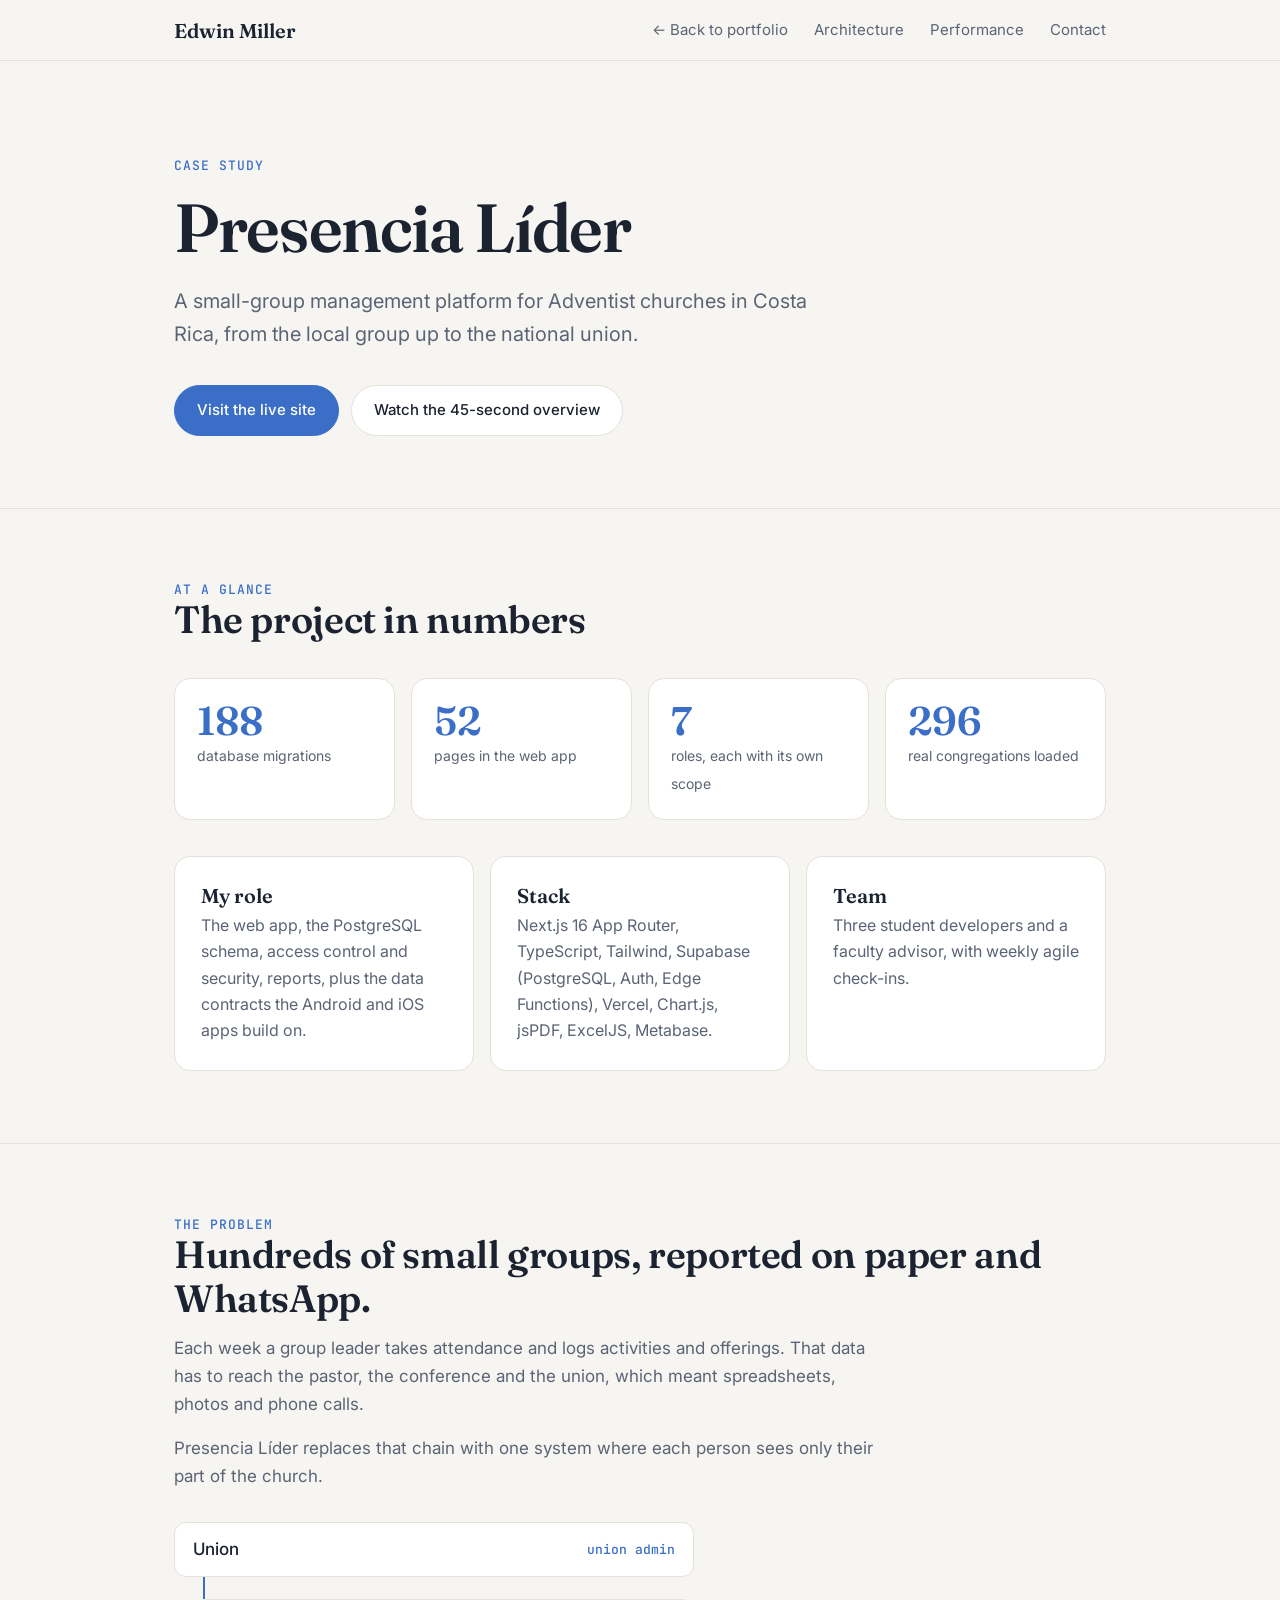
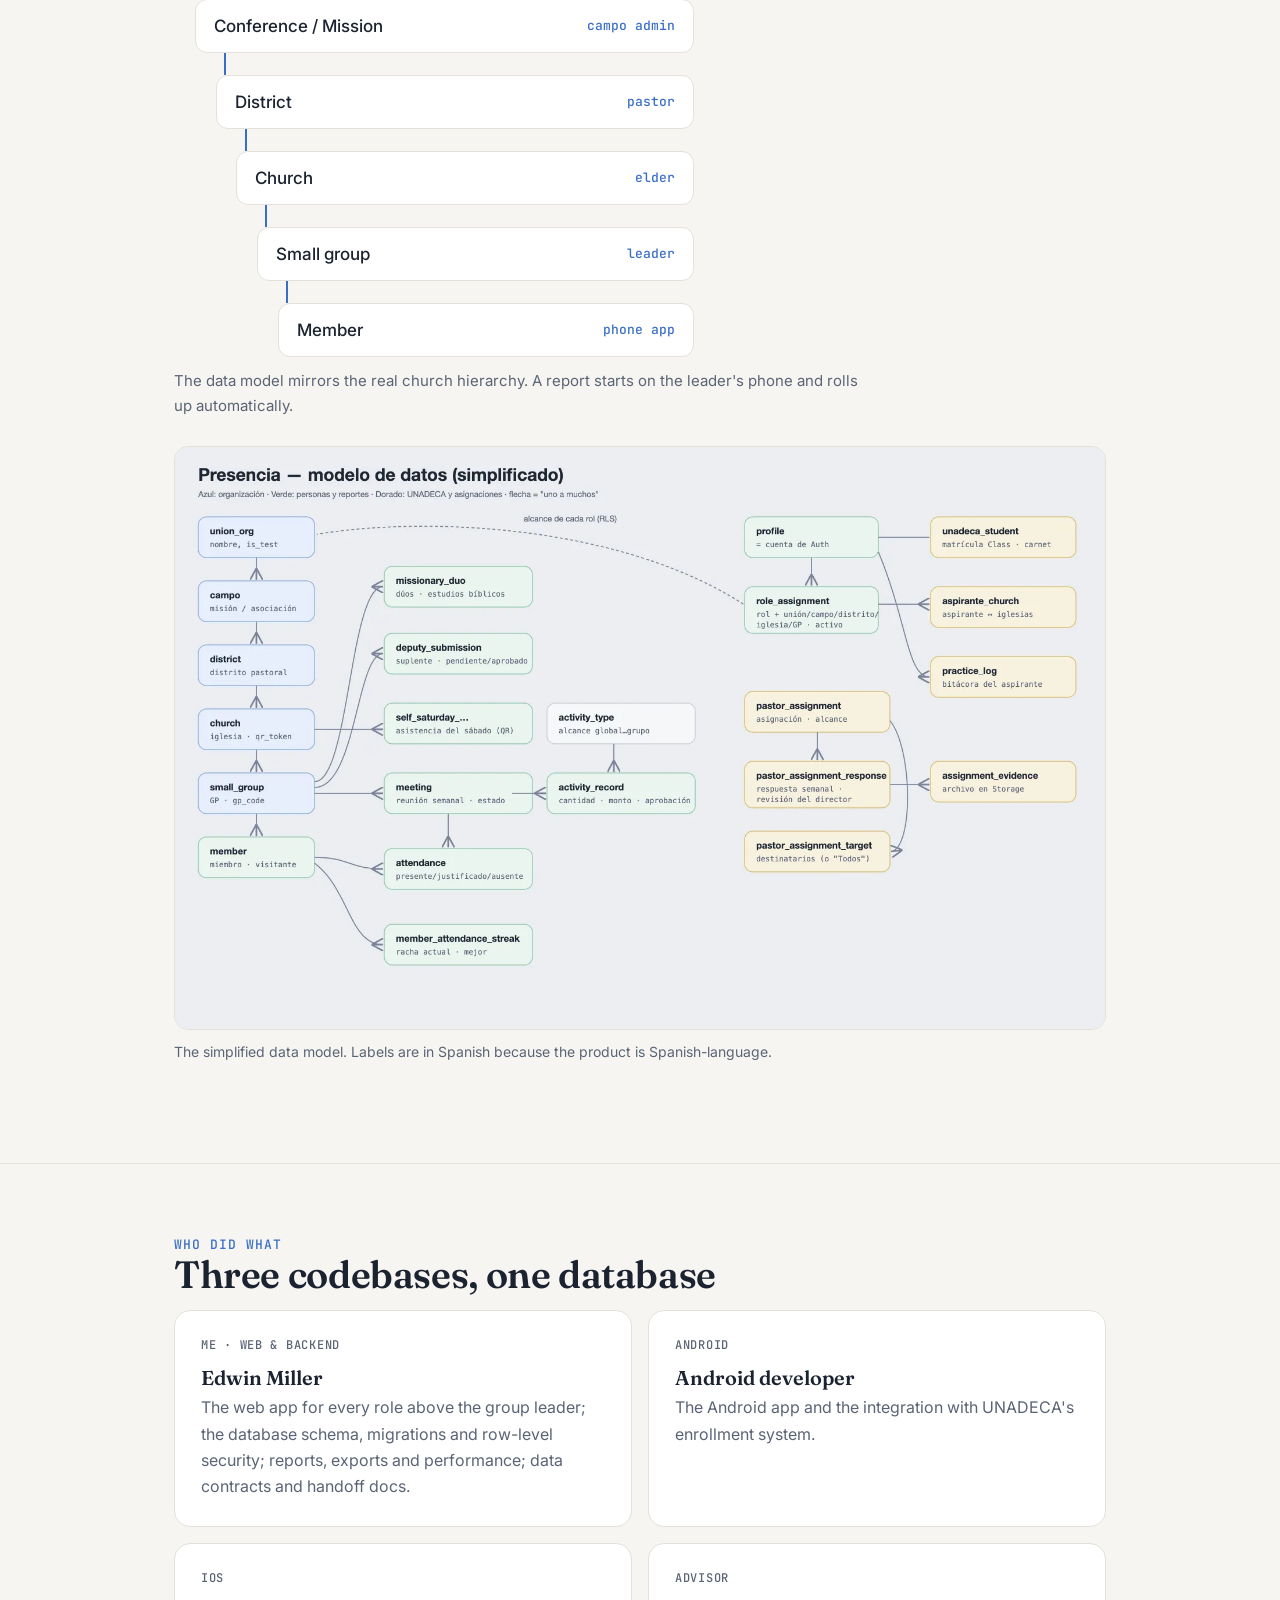
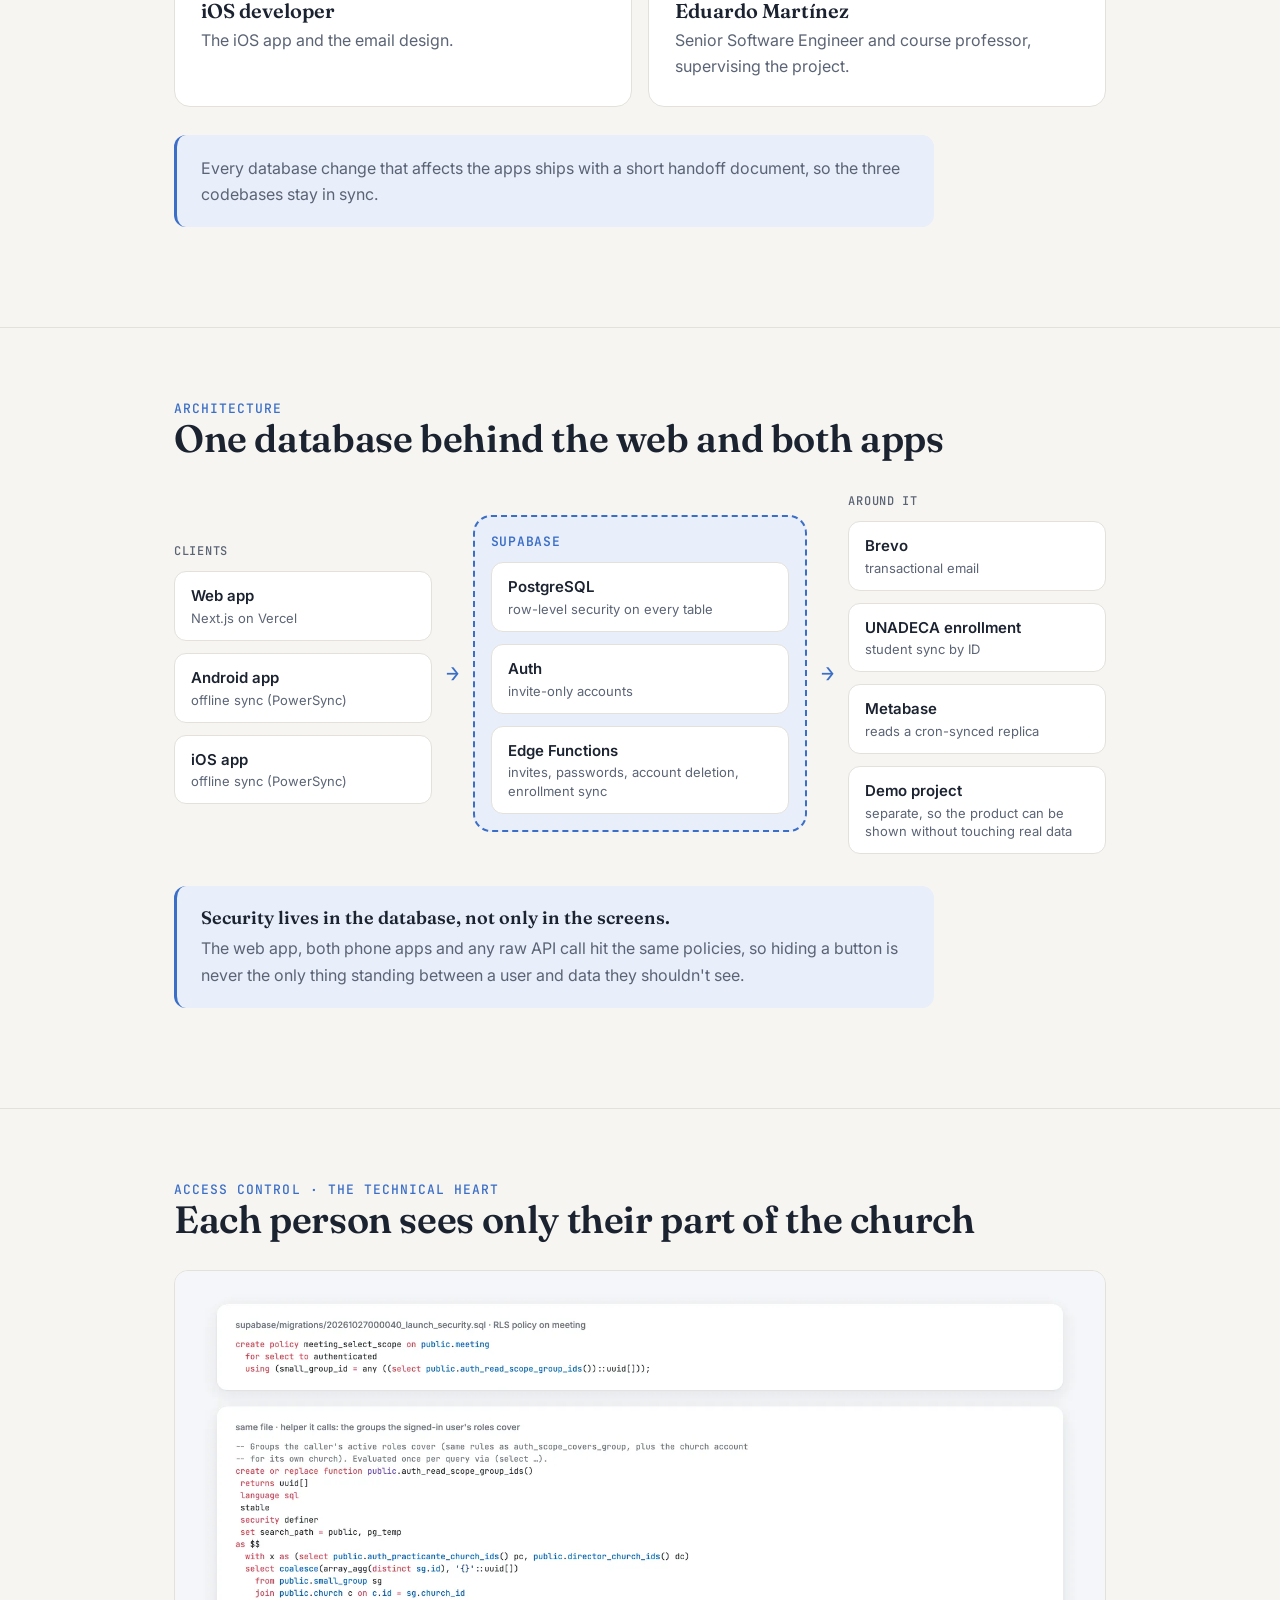
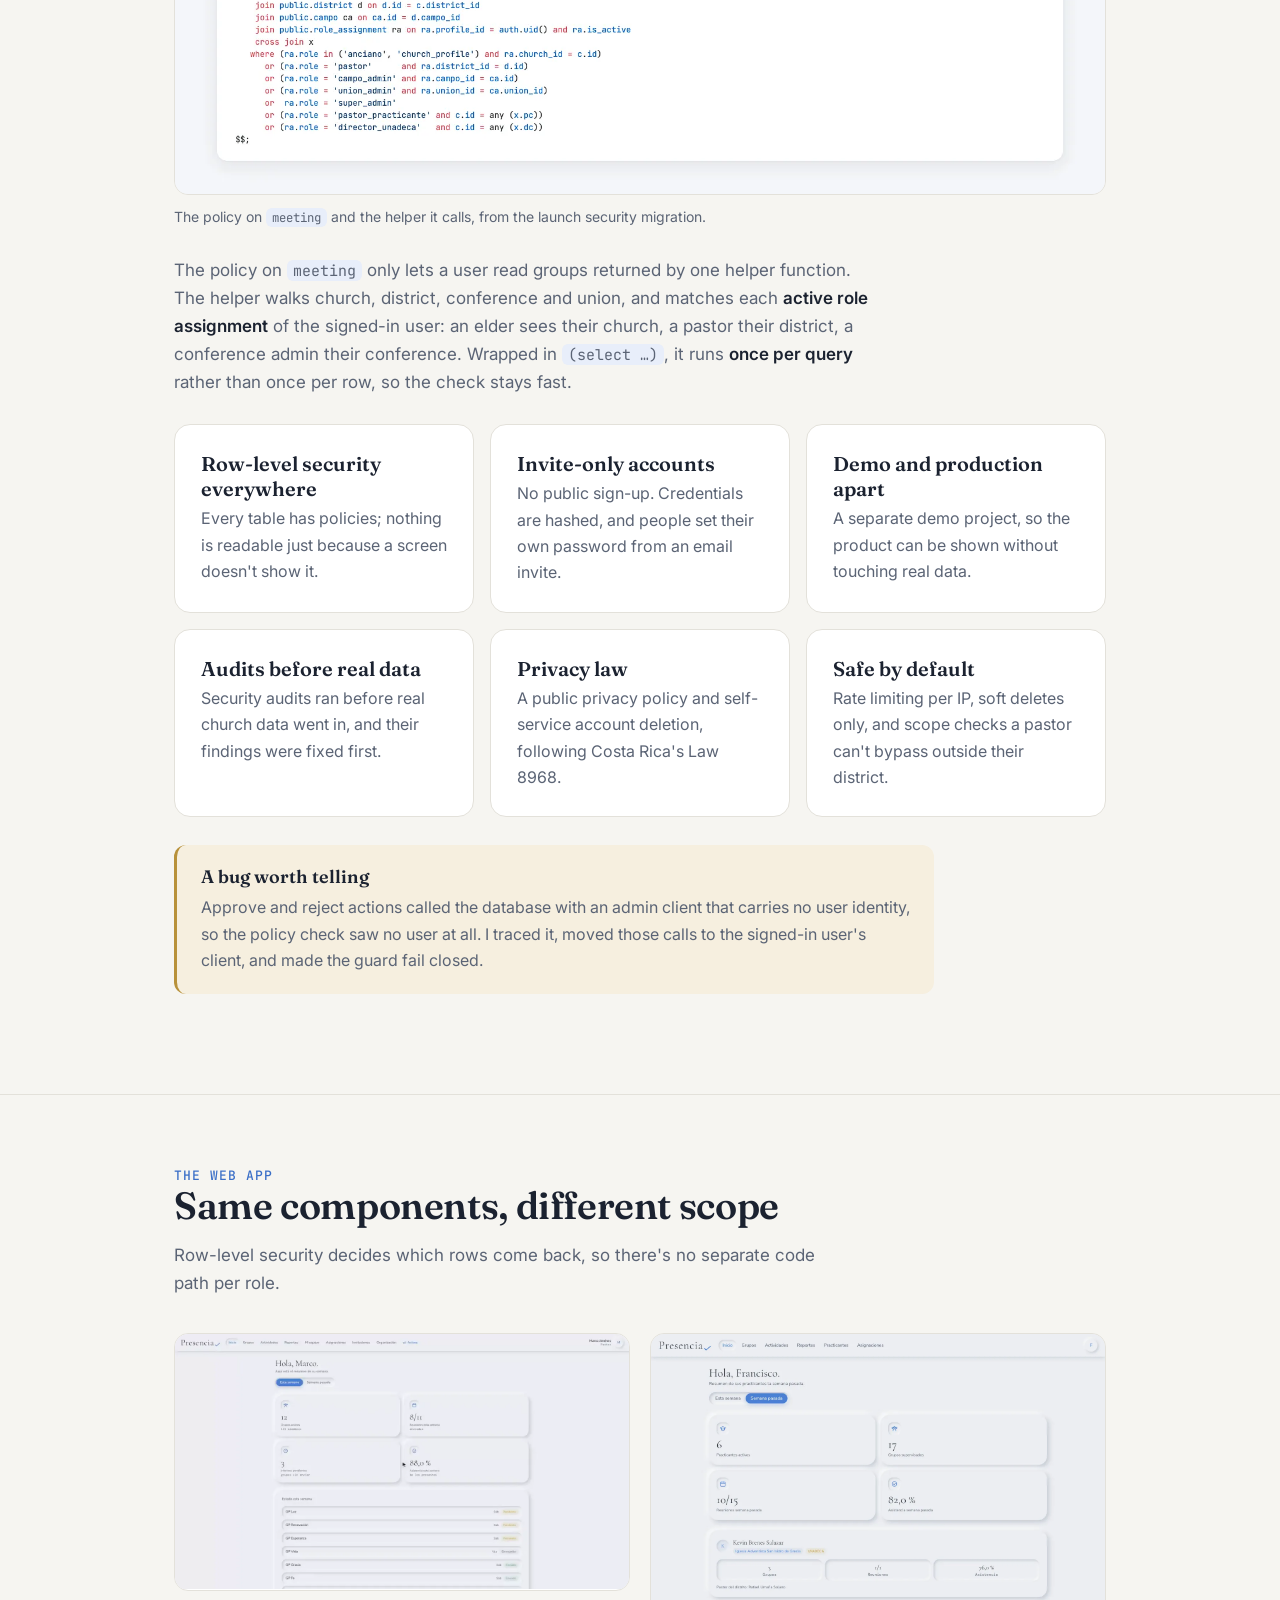
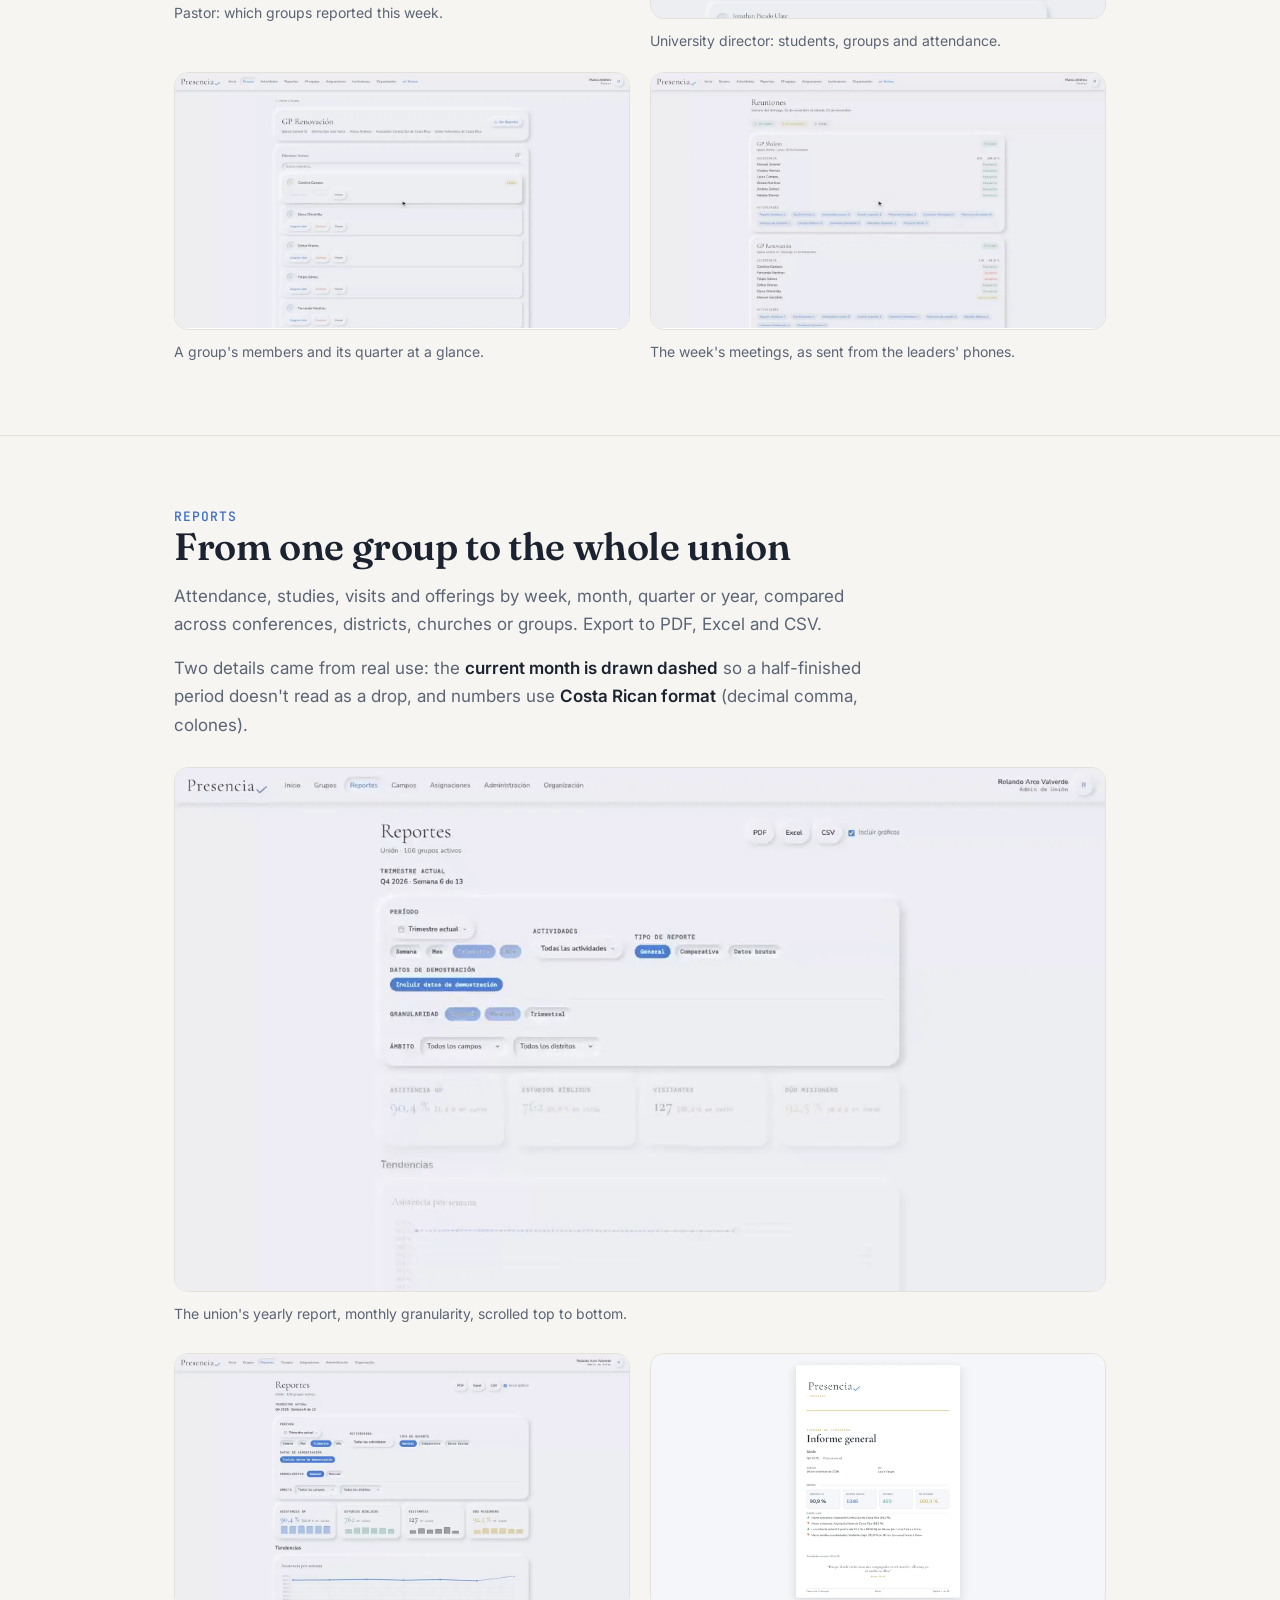
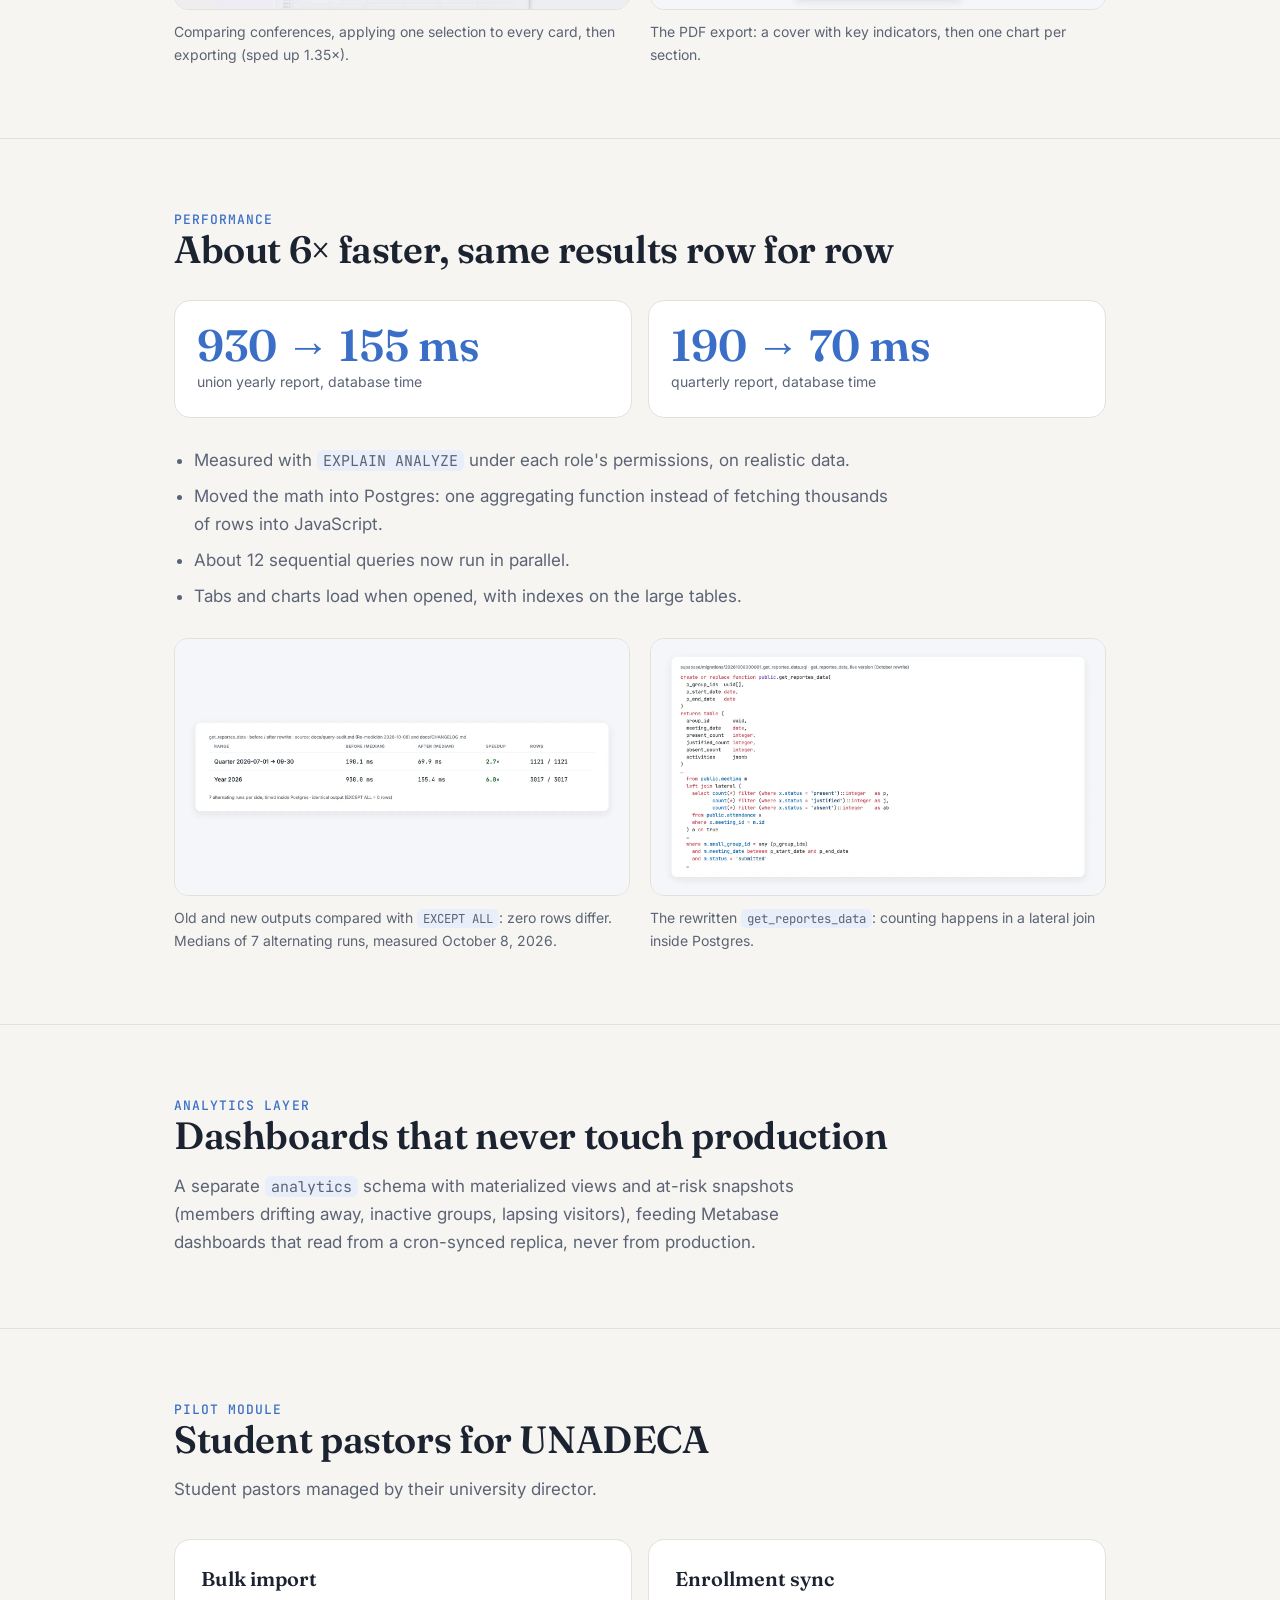
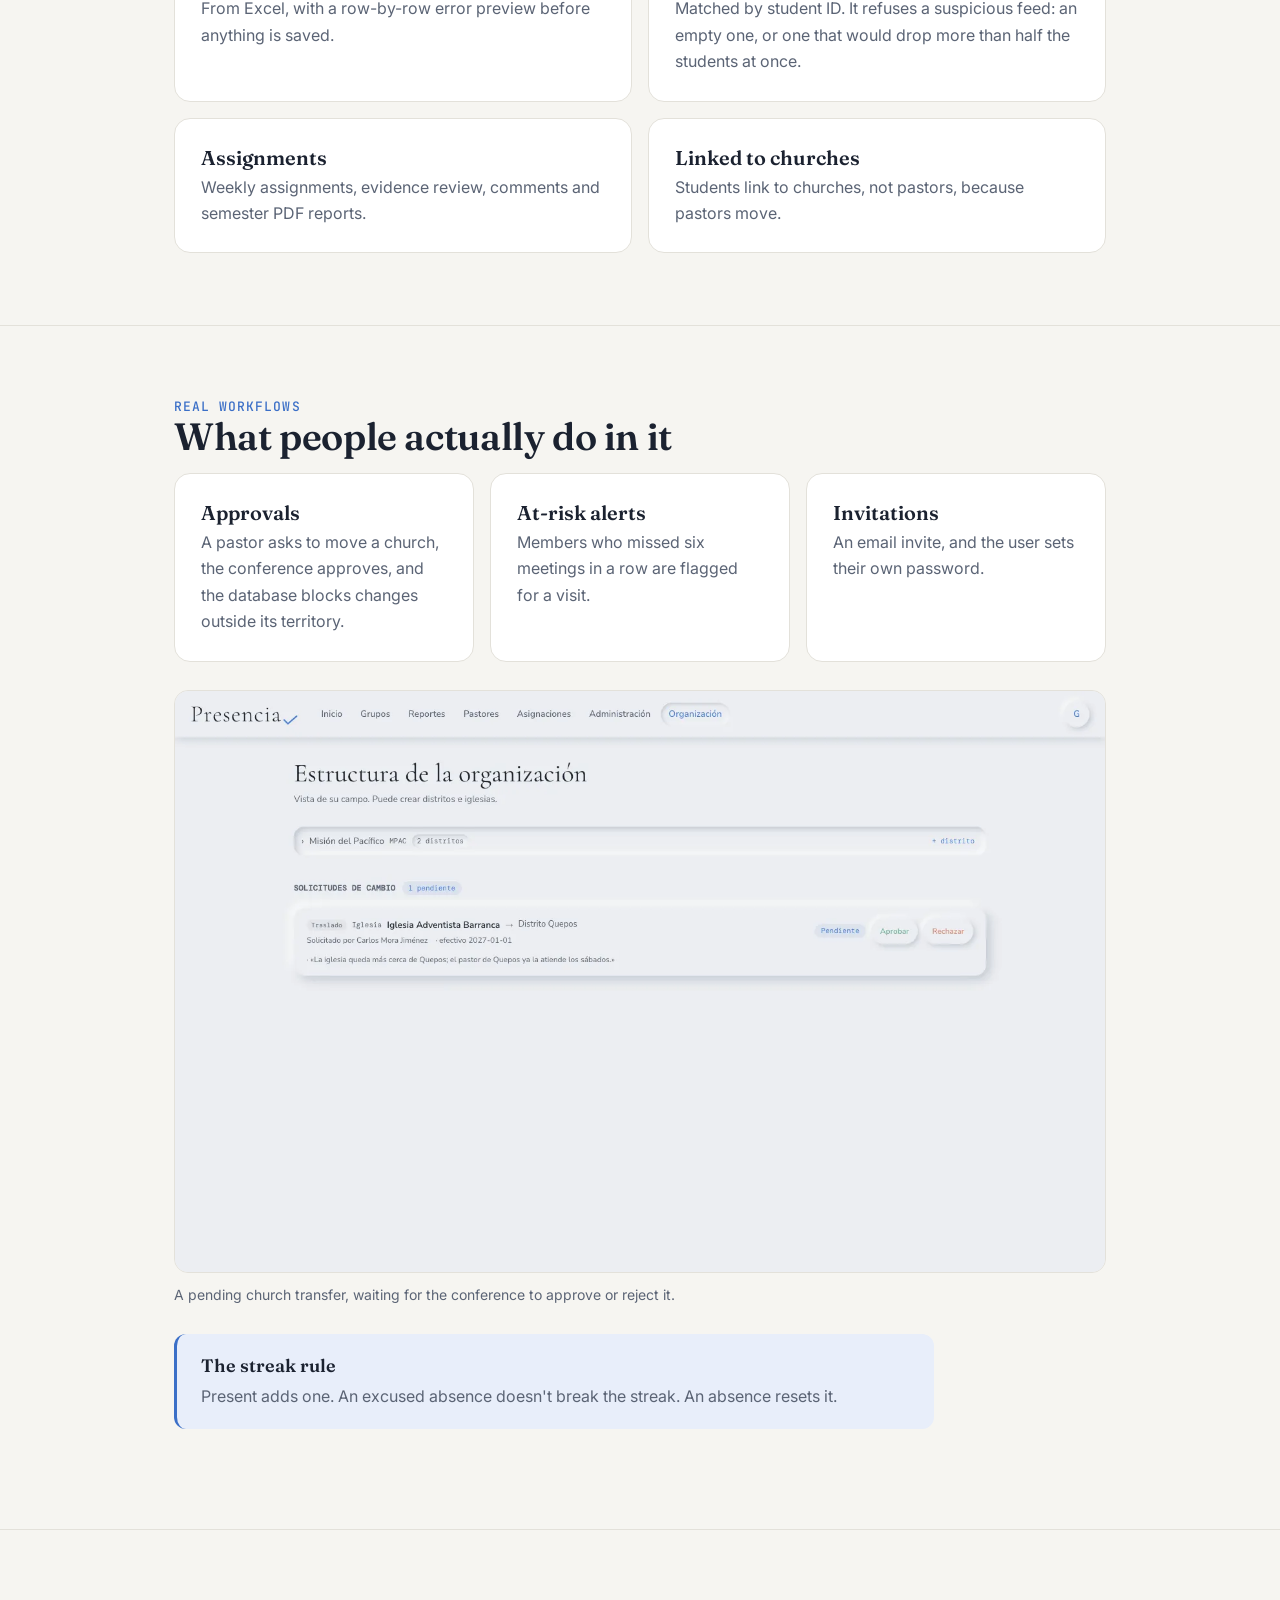
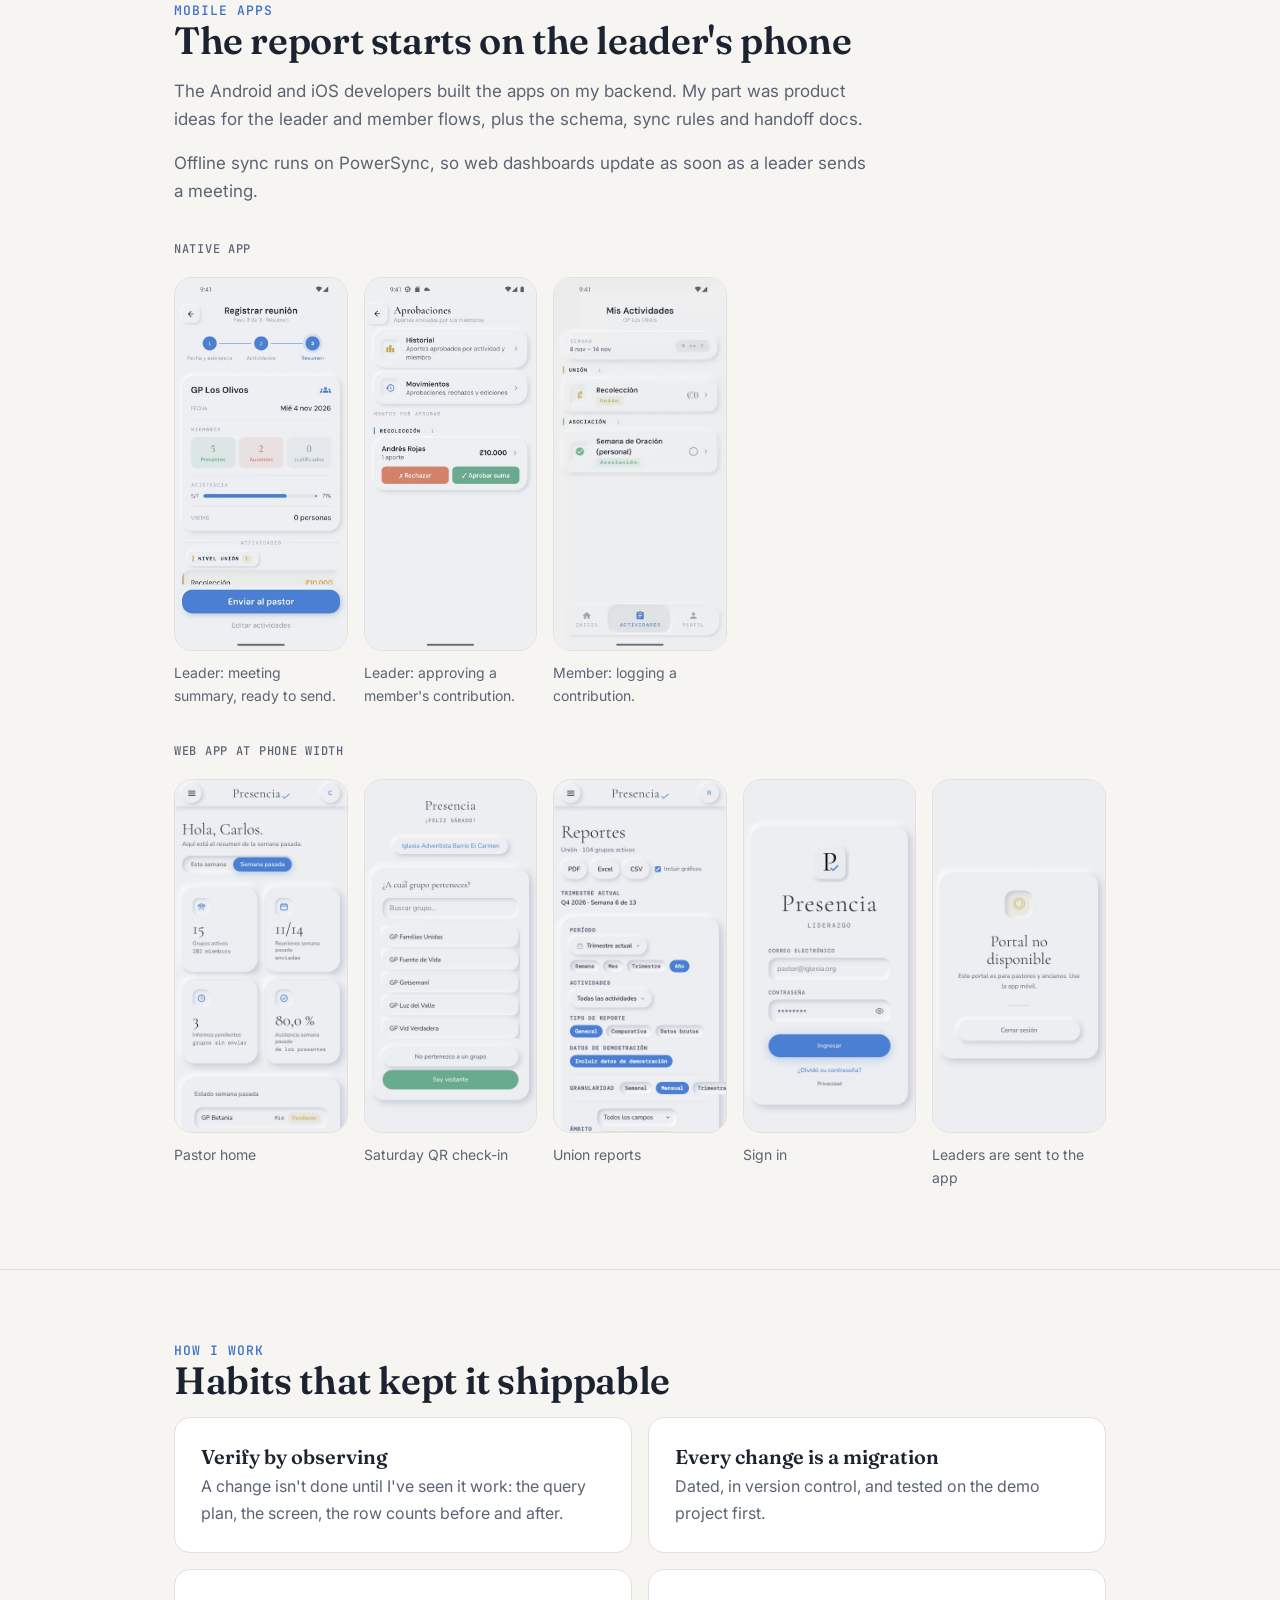
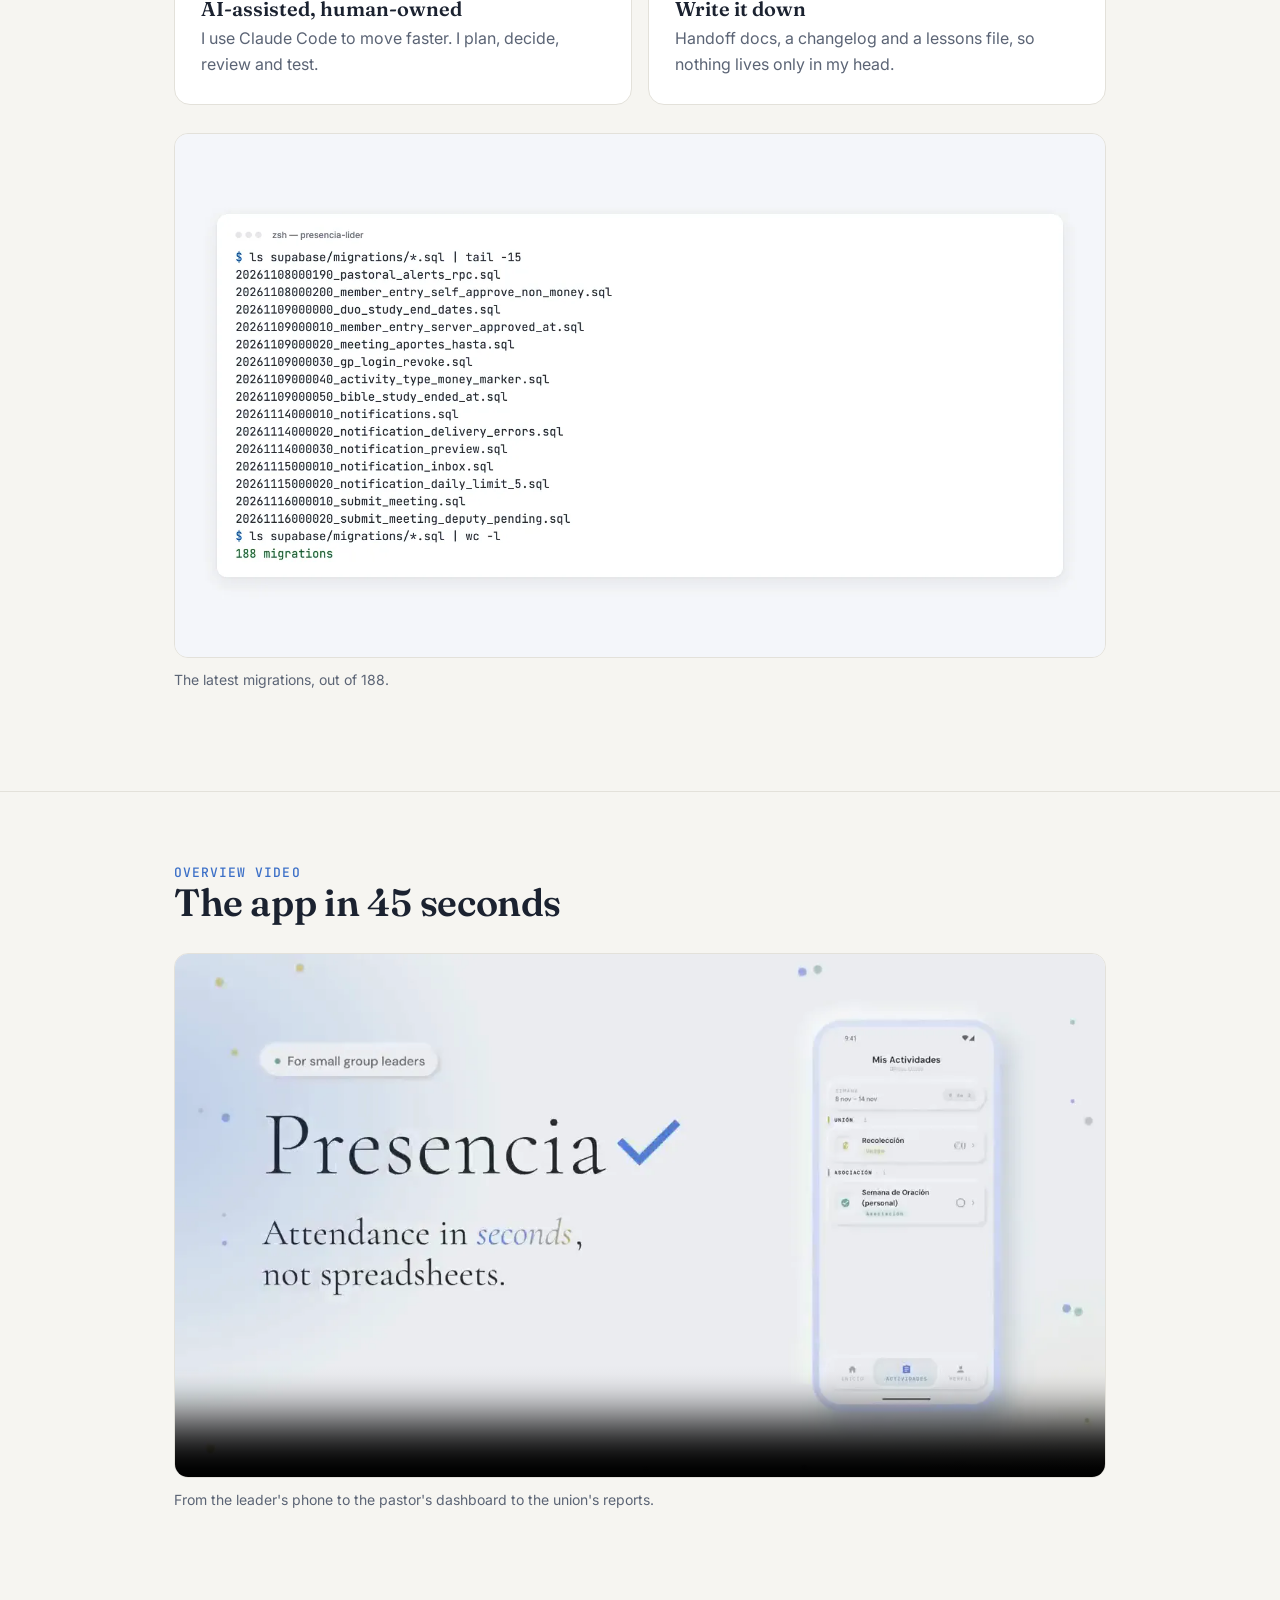
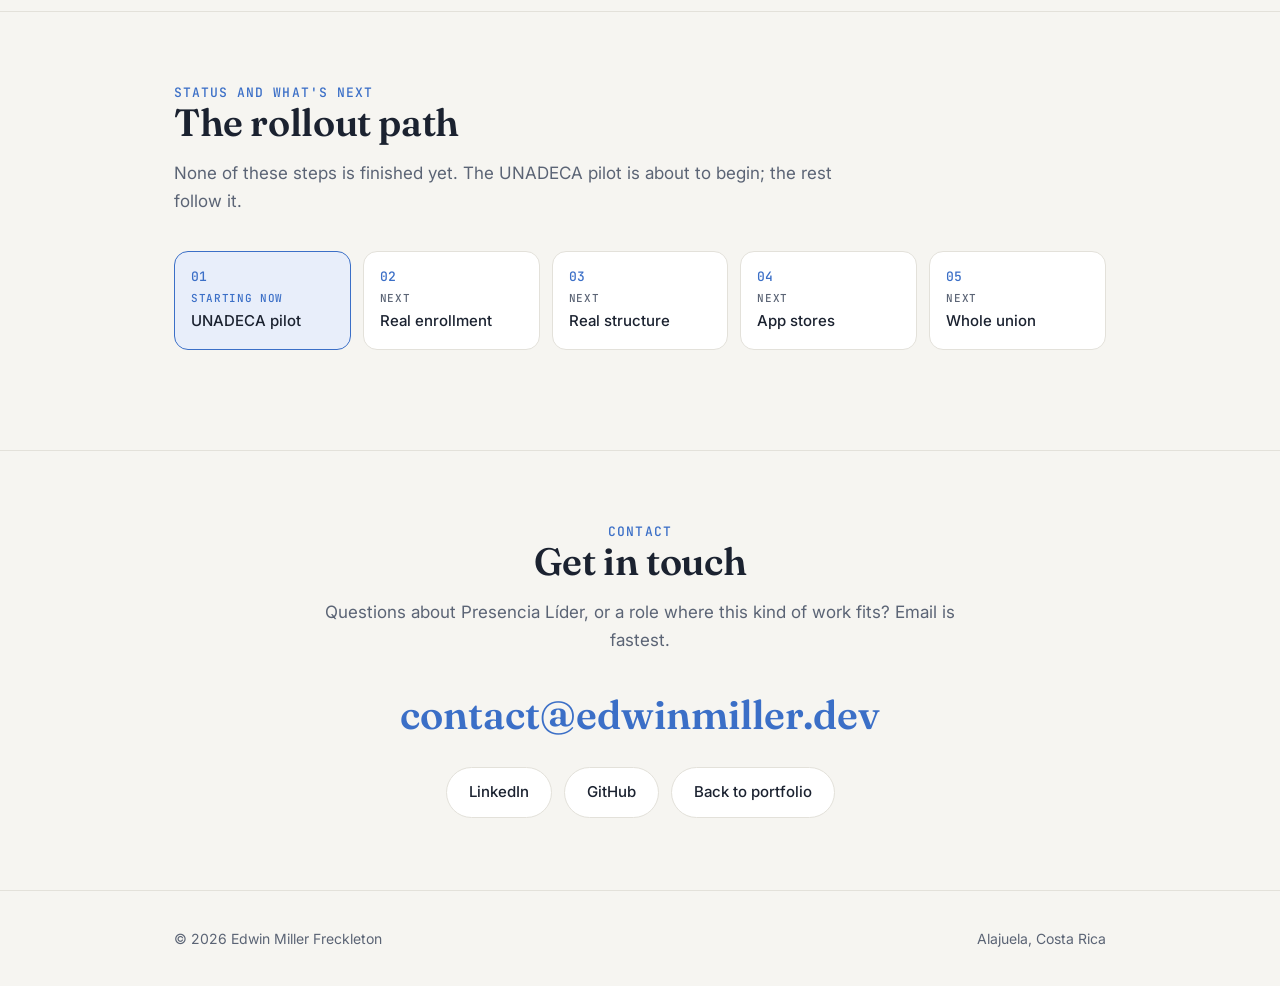
==== commit 6c8bd0b6: "Case study: Next.js 16 and rollout status - Say Next.js 16 (matches package.json 16.1.6) on both pag" ====
--- a/presencia/index.html
+++ b/presencia/index.html
@@ -64,6 +64,9 @@
 .steps{list-style:none;display:grid;grid-template-columns:repeat(5,1fr);gap:12px;counter-reset:s;margin:28px 0}
 .steps li{counter-increment:s;background:var(--card);border:1px solid var(--line);border-radius:14px;padding:16px;font-weight:500;font-size:15px}
 .steps li::before{content:counter(s,decimal-leading-zero);display:block;font:500 13px 'JetBrains Mono',monospace;color:var(--accent);margin-bottom:6px}
+.steps li em{display:block;font:500 11px 'JetBrains Mono',monospace;font-style:normal;text-transform:uppercase;letter-spacing:.06em;color:var(--ink2);margin-bottom:4px}
+.steps li.now{border-color:var(--accent);background:var(--accent-soft)}
+.steps li.now em{color:var(--accent)}
 /* lightbox */
 a.zoom{display:block;cursor:zoom-in}
 dialog.lb{border:0;padding:0;background:transparent;max-width:96vw;max-height:94vh;margin:auto}
@@ -110,7 +113,7 @@
   </div>
   <div class="grid3">
     <div class="card"><h3>My role</h3><p>The web app, the PostgreSQL schema, access control and security, reports, plus the data contracts the Android and iOS apps build on.</p></div>
-    <div class="card"><h3>Stack</h3><p>Next.js 14 App Router, TypeScript, Tailwind, Supabase (PostgreSQL, Auth, Edge Functions), Vercel, Chart.js, jsPDF, ExcelJS, Metabase.</p></div>
+    <div class="card"><h3>Stack</h3><p>Next.js 16 App Router, TypeScript, Tailwind, Supabase (PostgreSQL, Auth, Edge Functions), Vercel, Chart.js, jsPDF, ExcelJS, Metabase.</p></div>
     <div class="card"><h3>Team</h3><p>Three student developers and a faculty advisor, with weekly agile check-ins.</p></div>
   </div>
 </div></section>
@@ -365,12 +368,13 @@
 <section id="next"><div class="wrap">
   <p class="eyebrow">Status and what's next</p>
   <h2>The rollout path</h2>
+  <p class="sub">None of these steps is finished yet. The UNADECA pilot is about to begin; the rest follow it.</p>
   <ol class="steps">
-    <li>UNADECA pilot</li>
-    <li>Real enrollment</li>
-    <li>Real structure</li>
-    <li>App stores</li>
-    <li>Whole union</li>
+    <li class="now"><em>Starting now</em>UNADECA pilot</li>
+    <li><em>Next</em>Real enrollment</li>
+    <li><em>Next</em>Real structure</li>
+    <li><em>Next</em>App stores</li>
+    <li><em>Next</em>Whole union</li>
   </ol>
 </div></section>
 
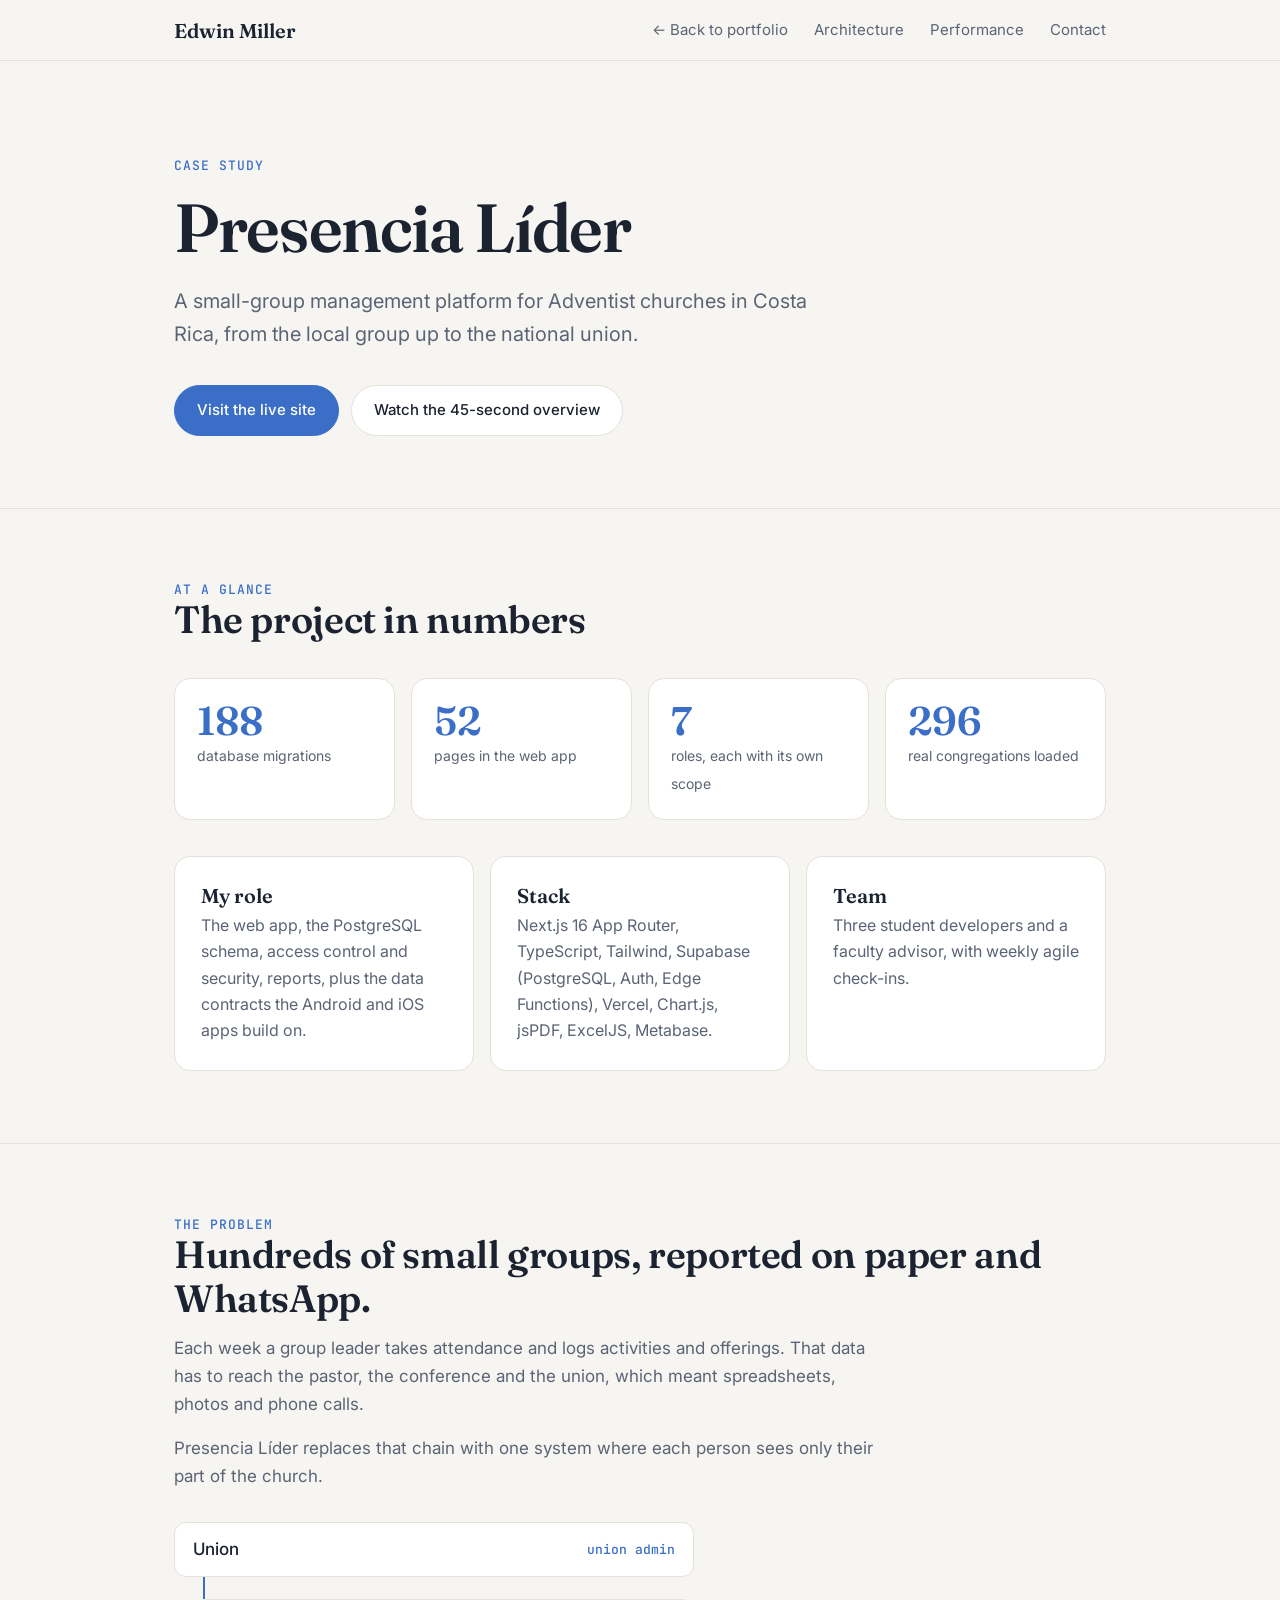
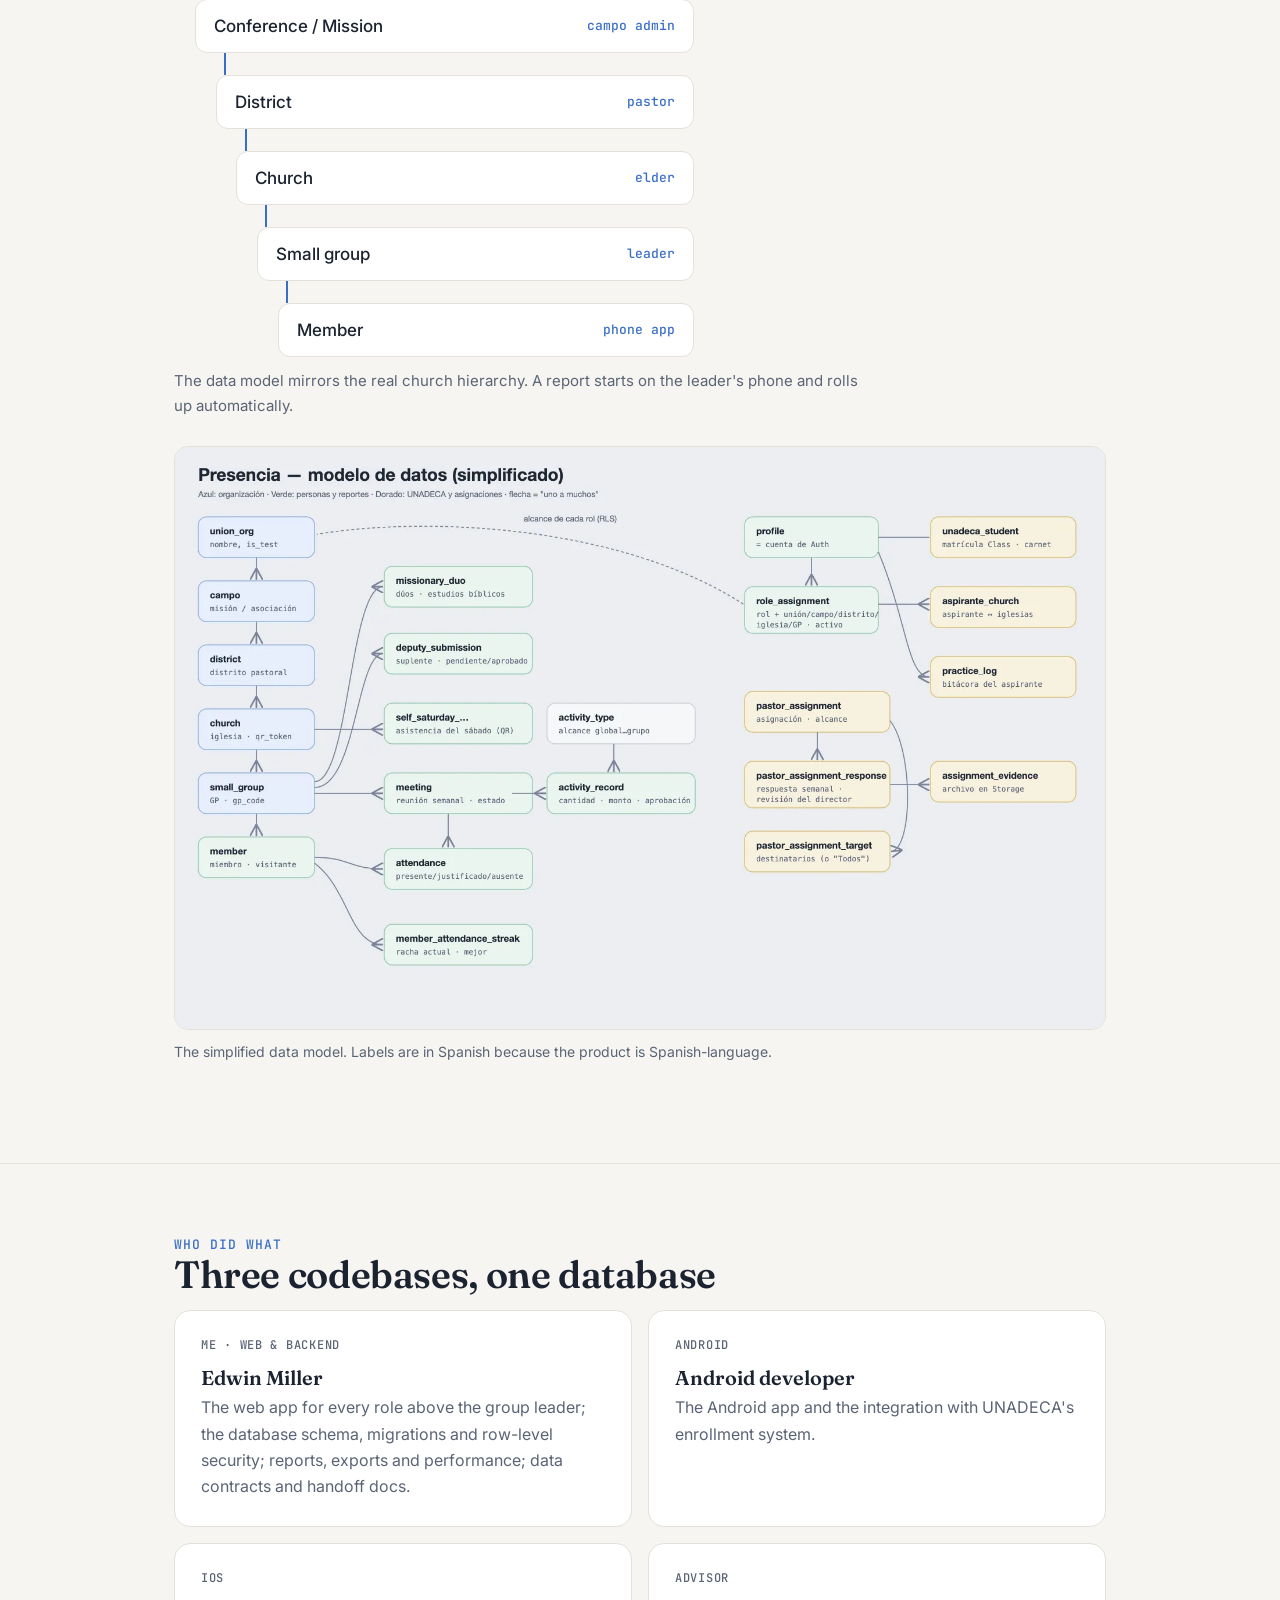
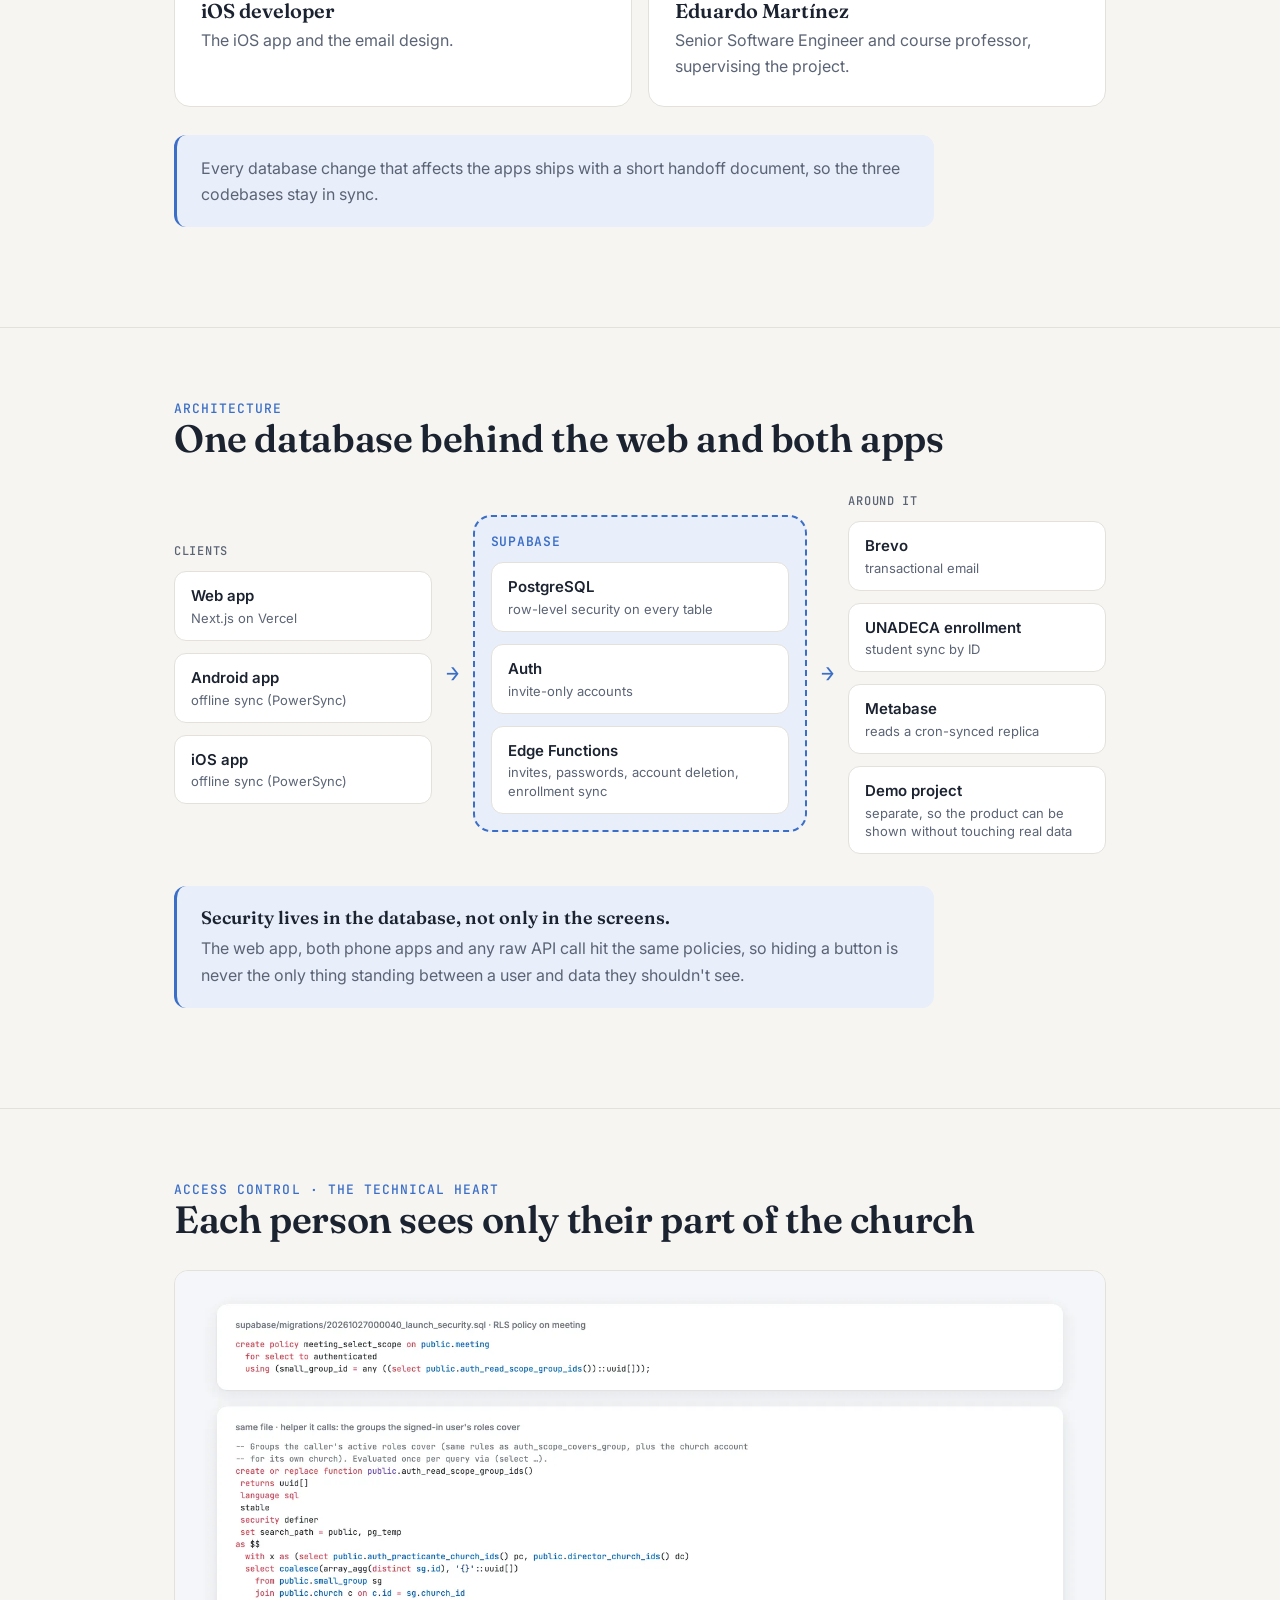
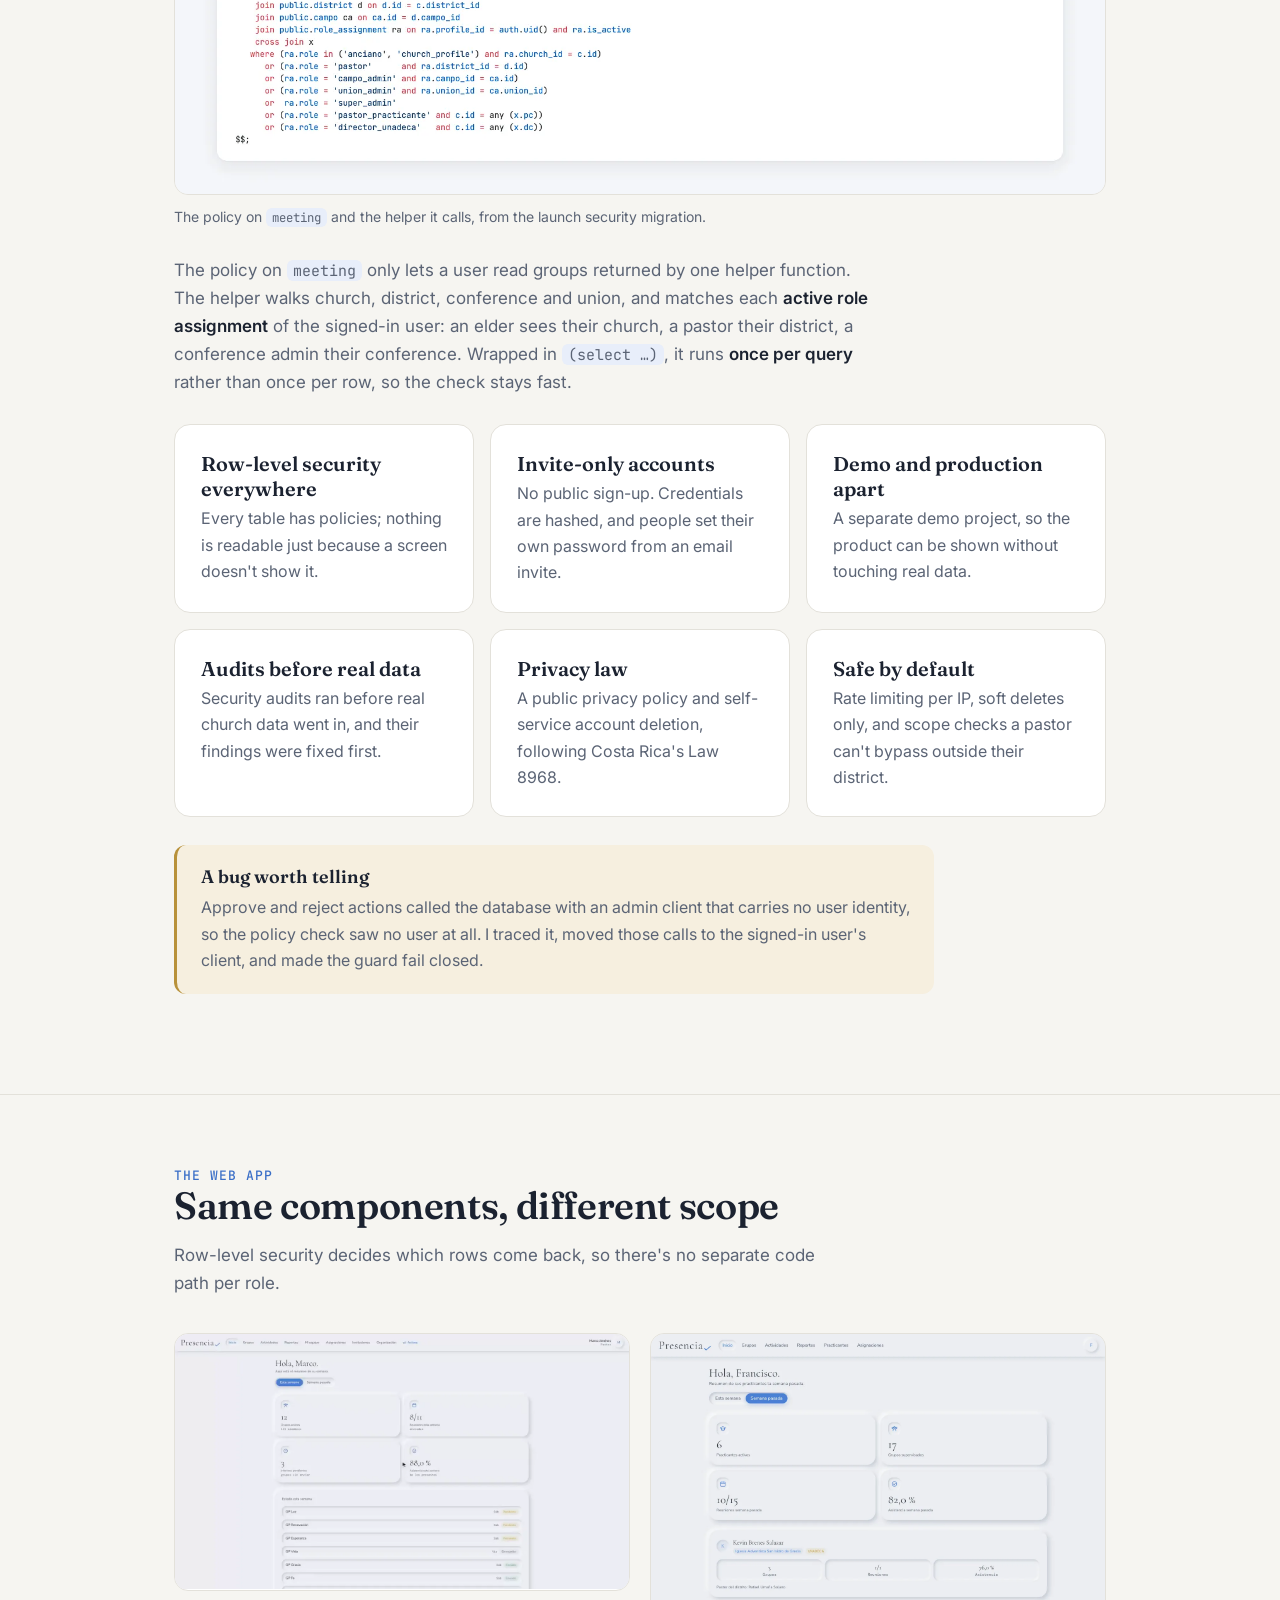
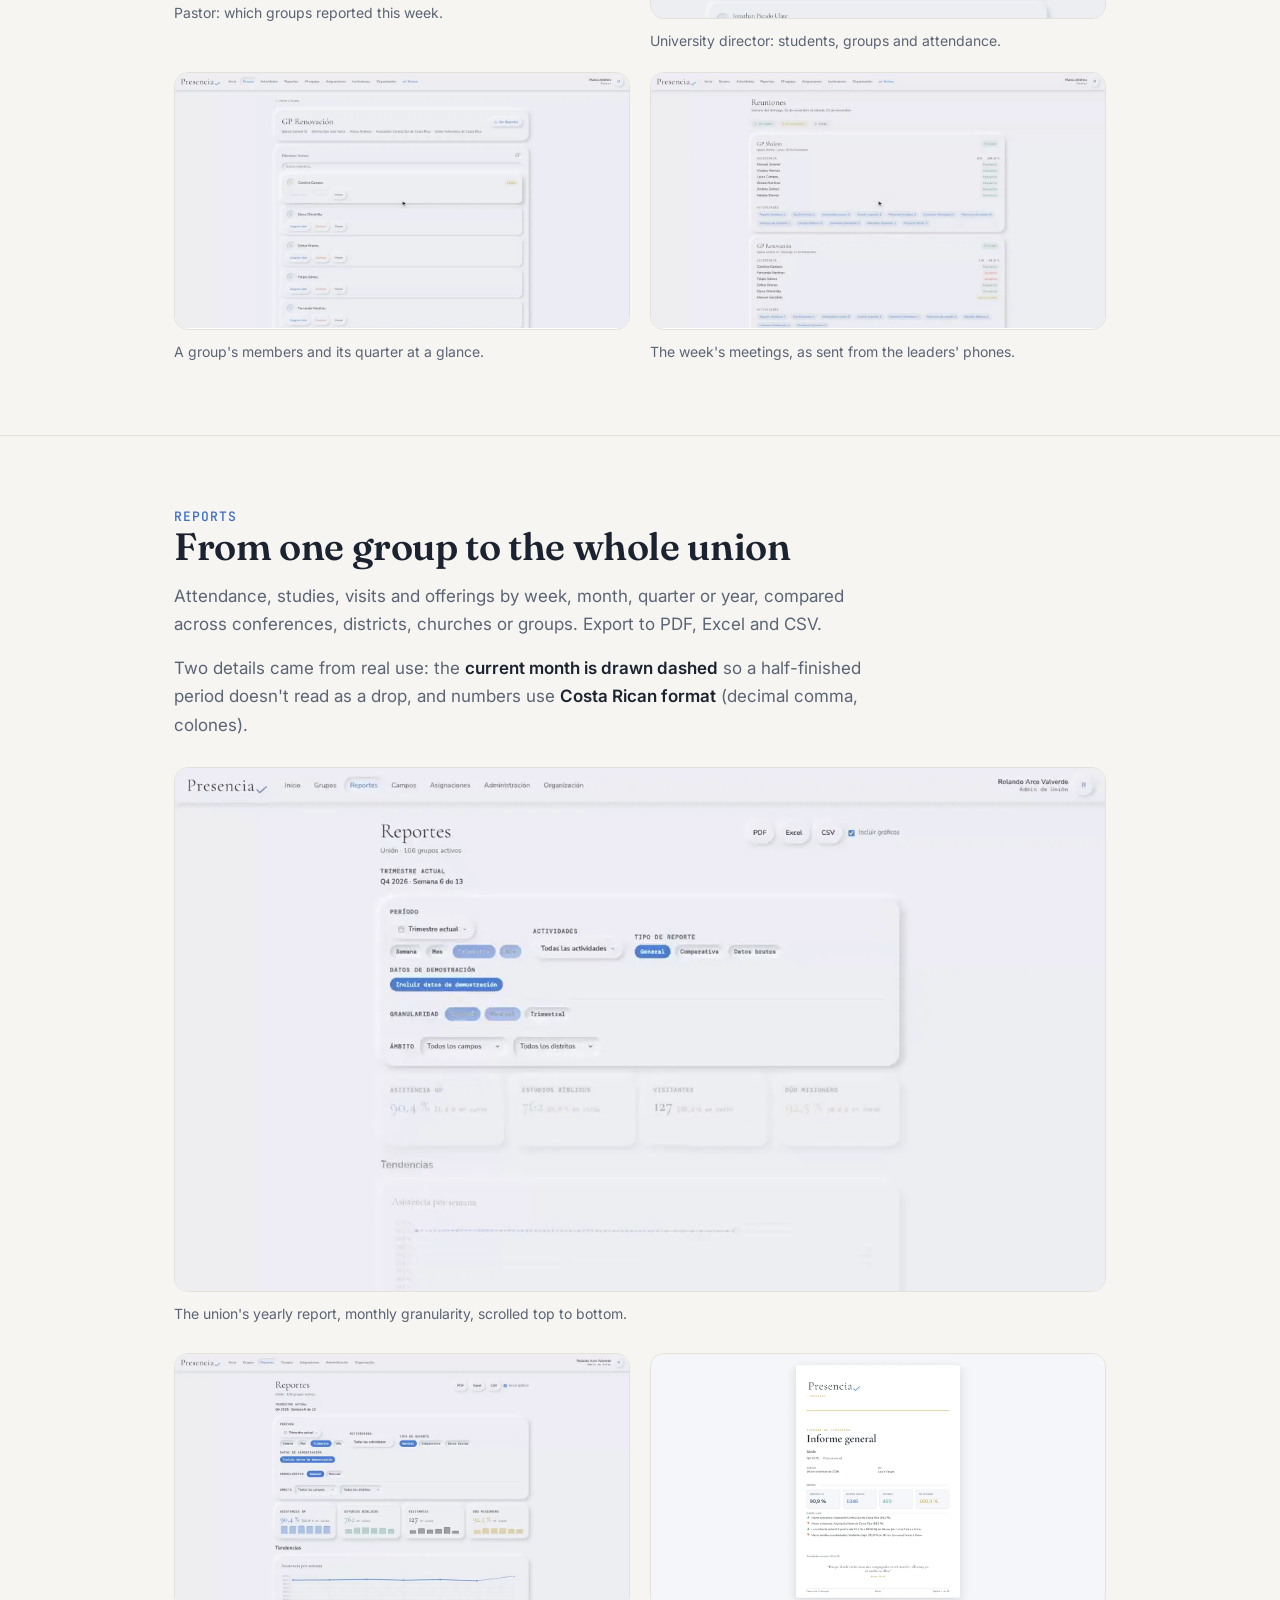
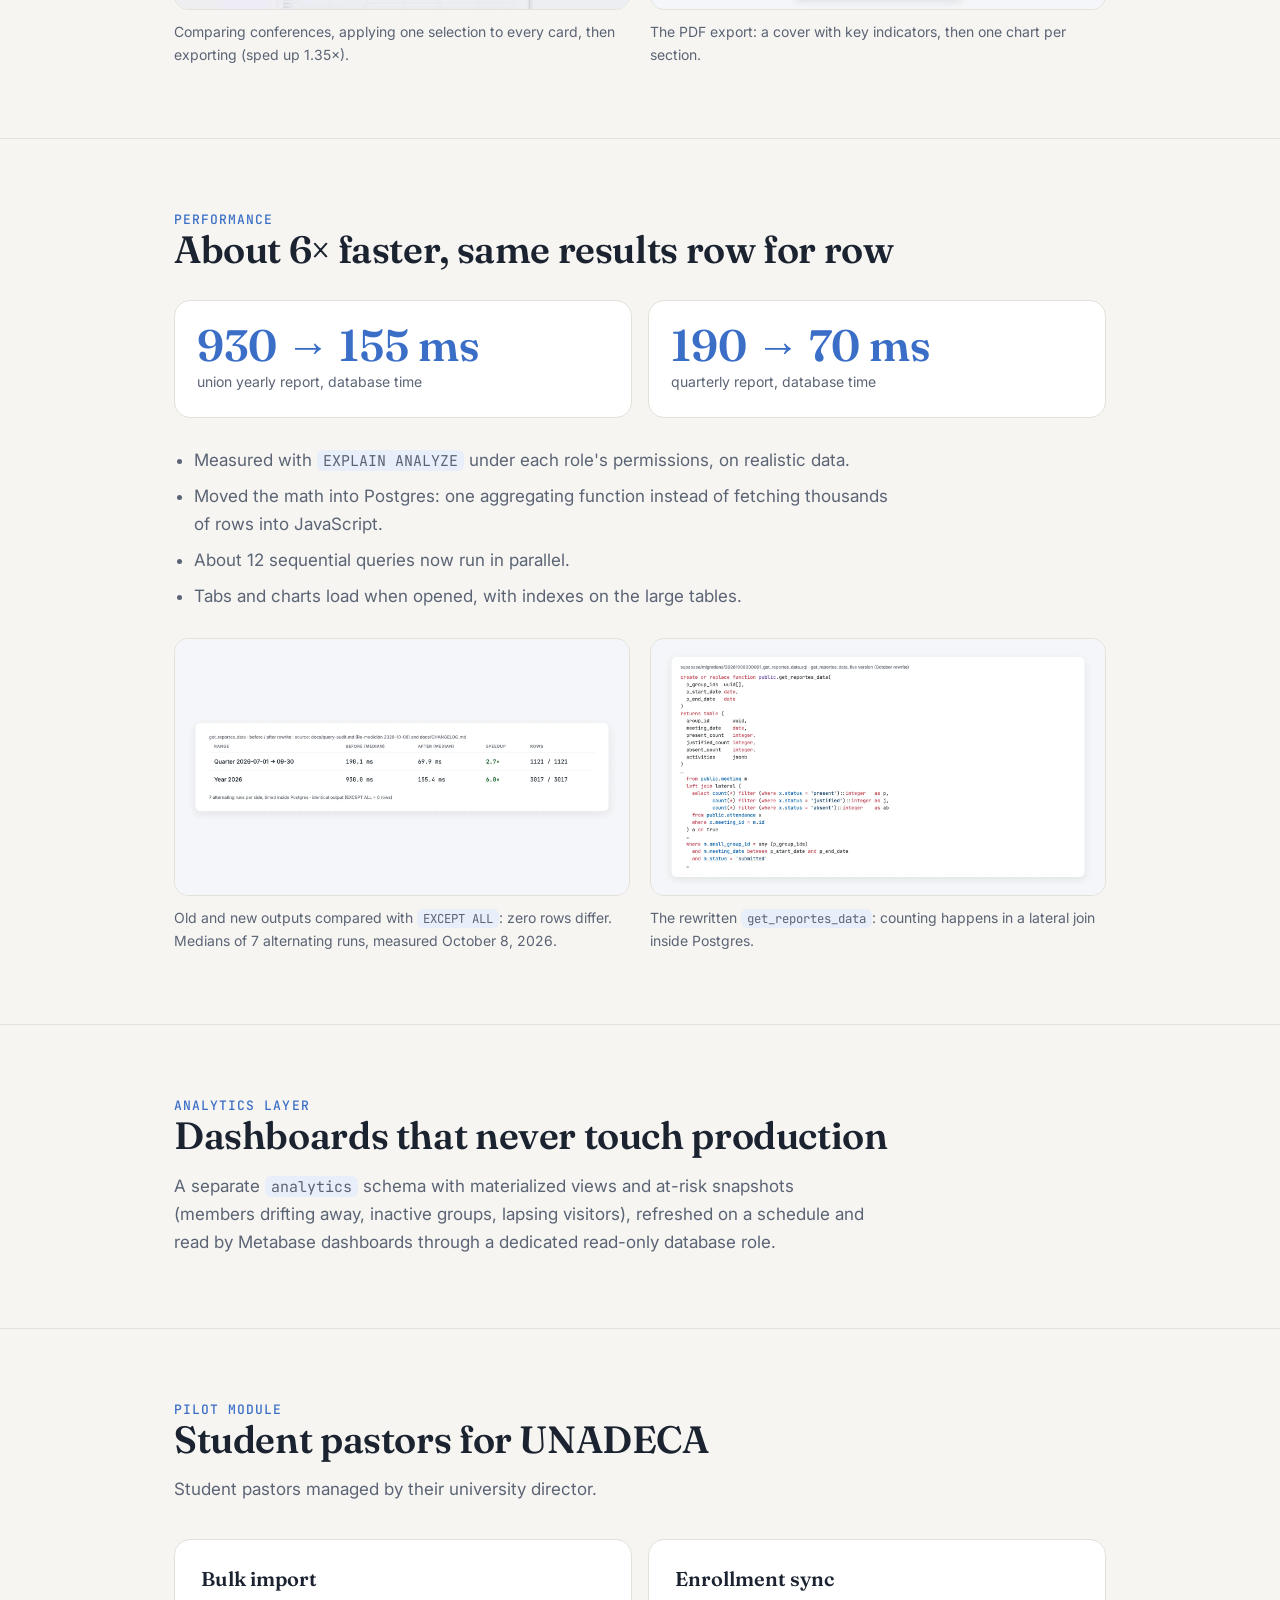
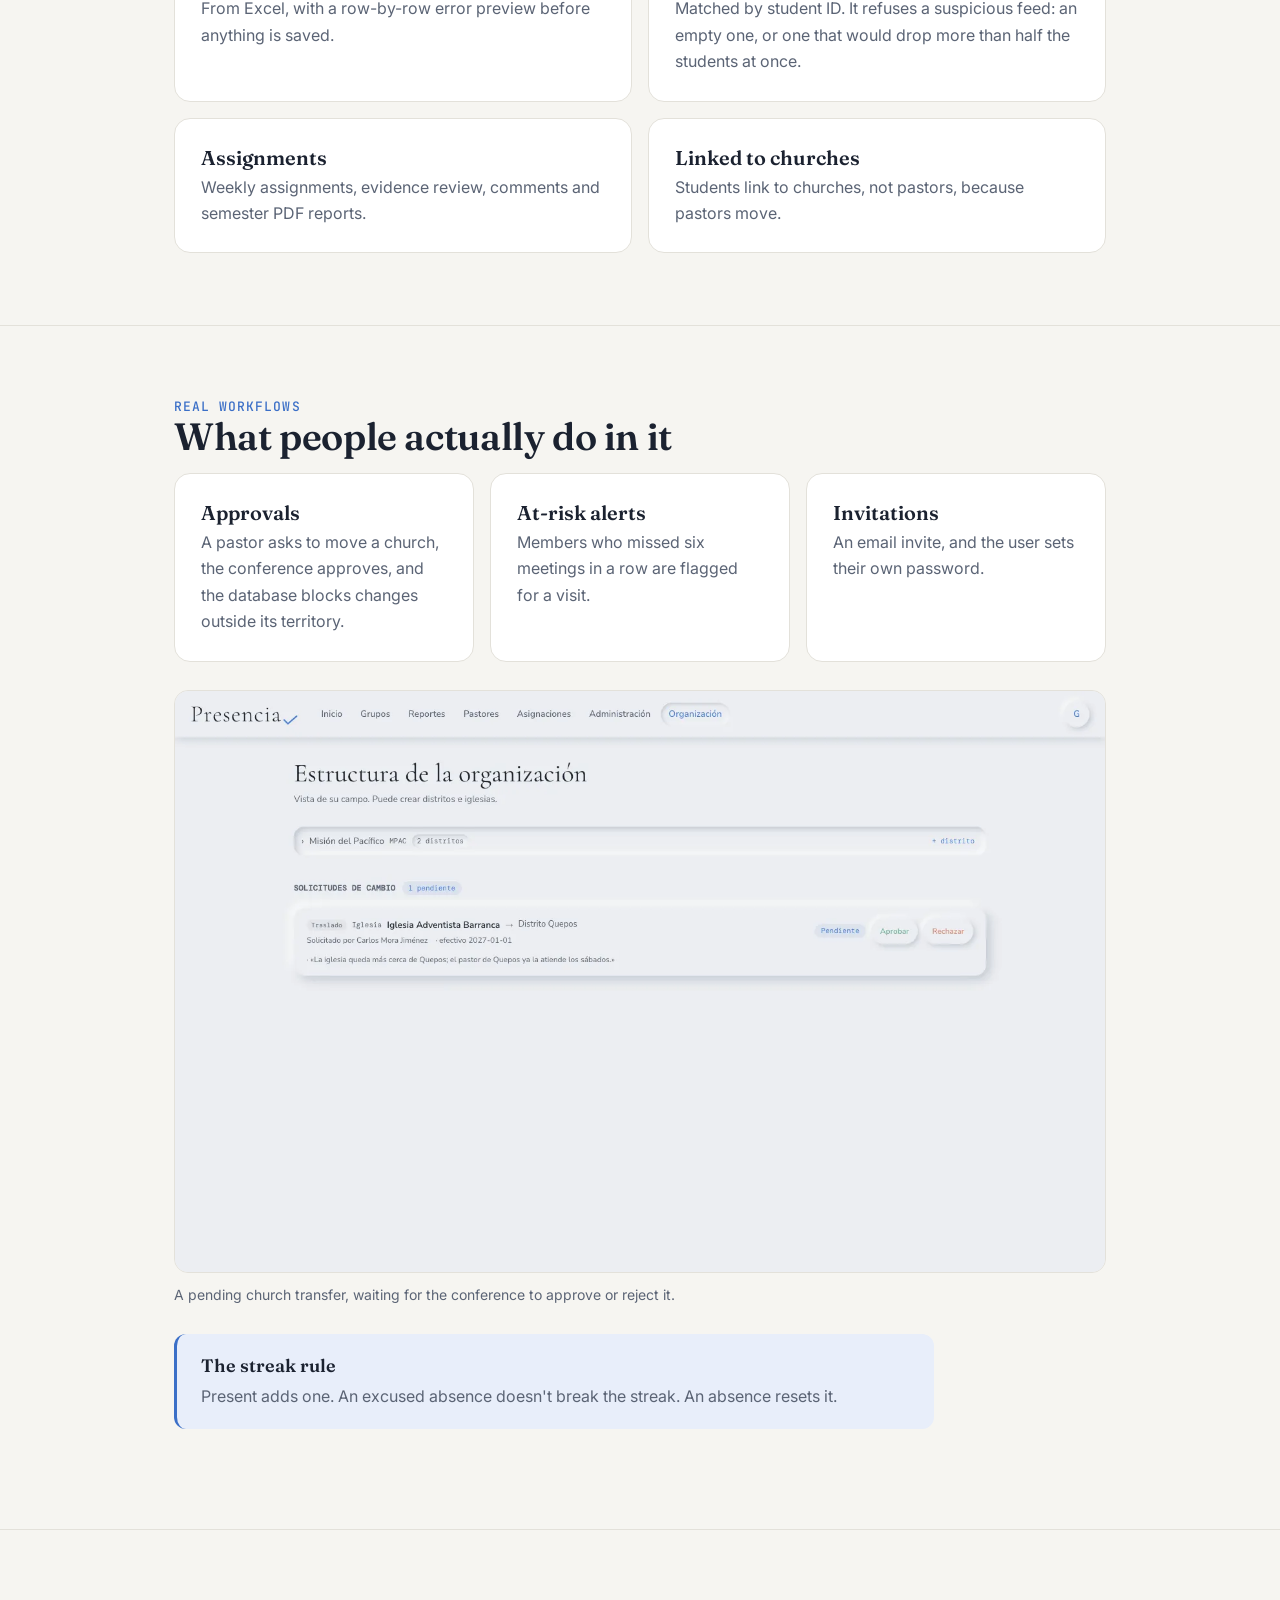
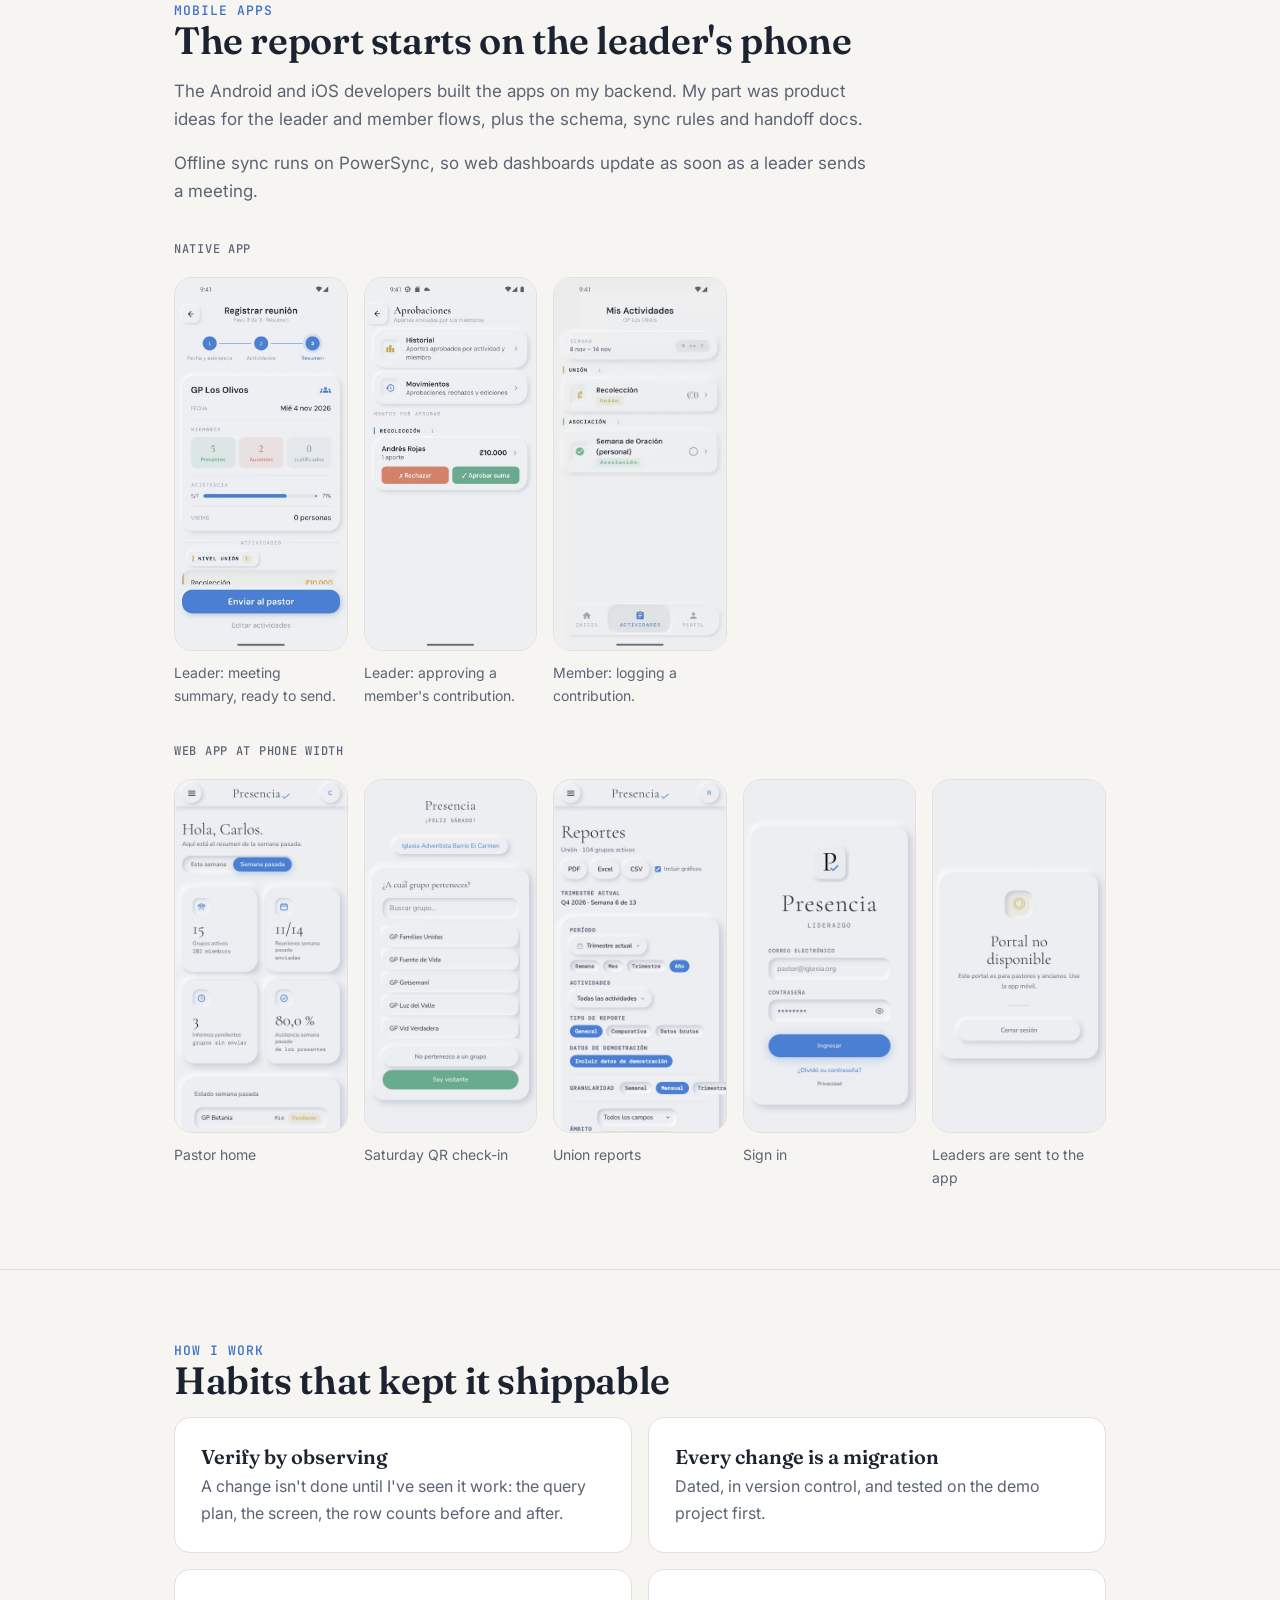
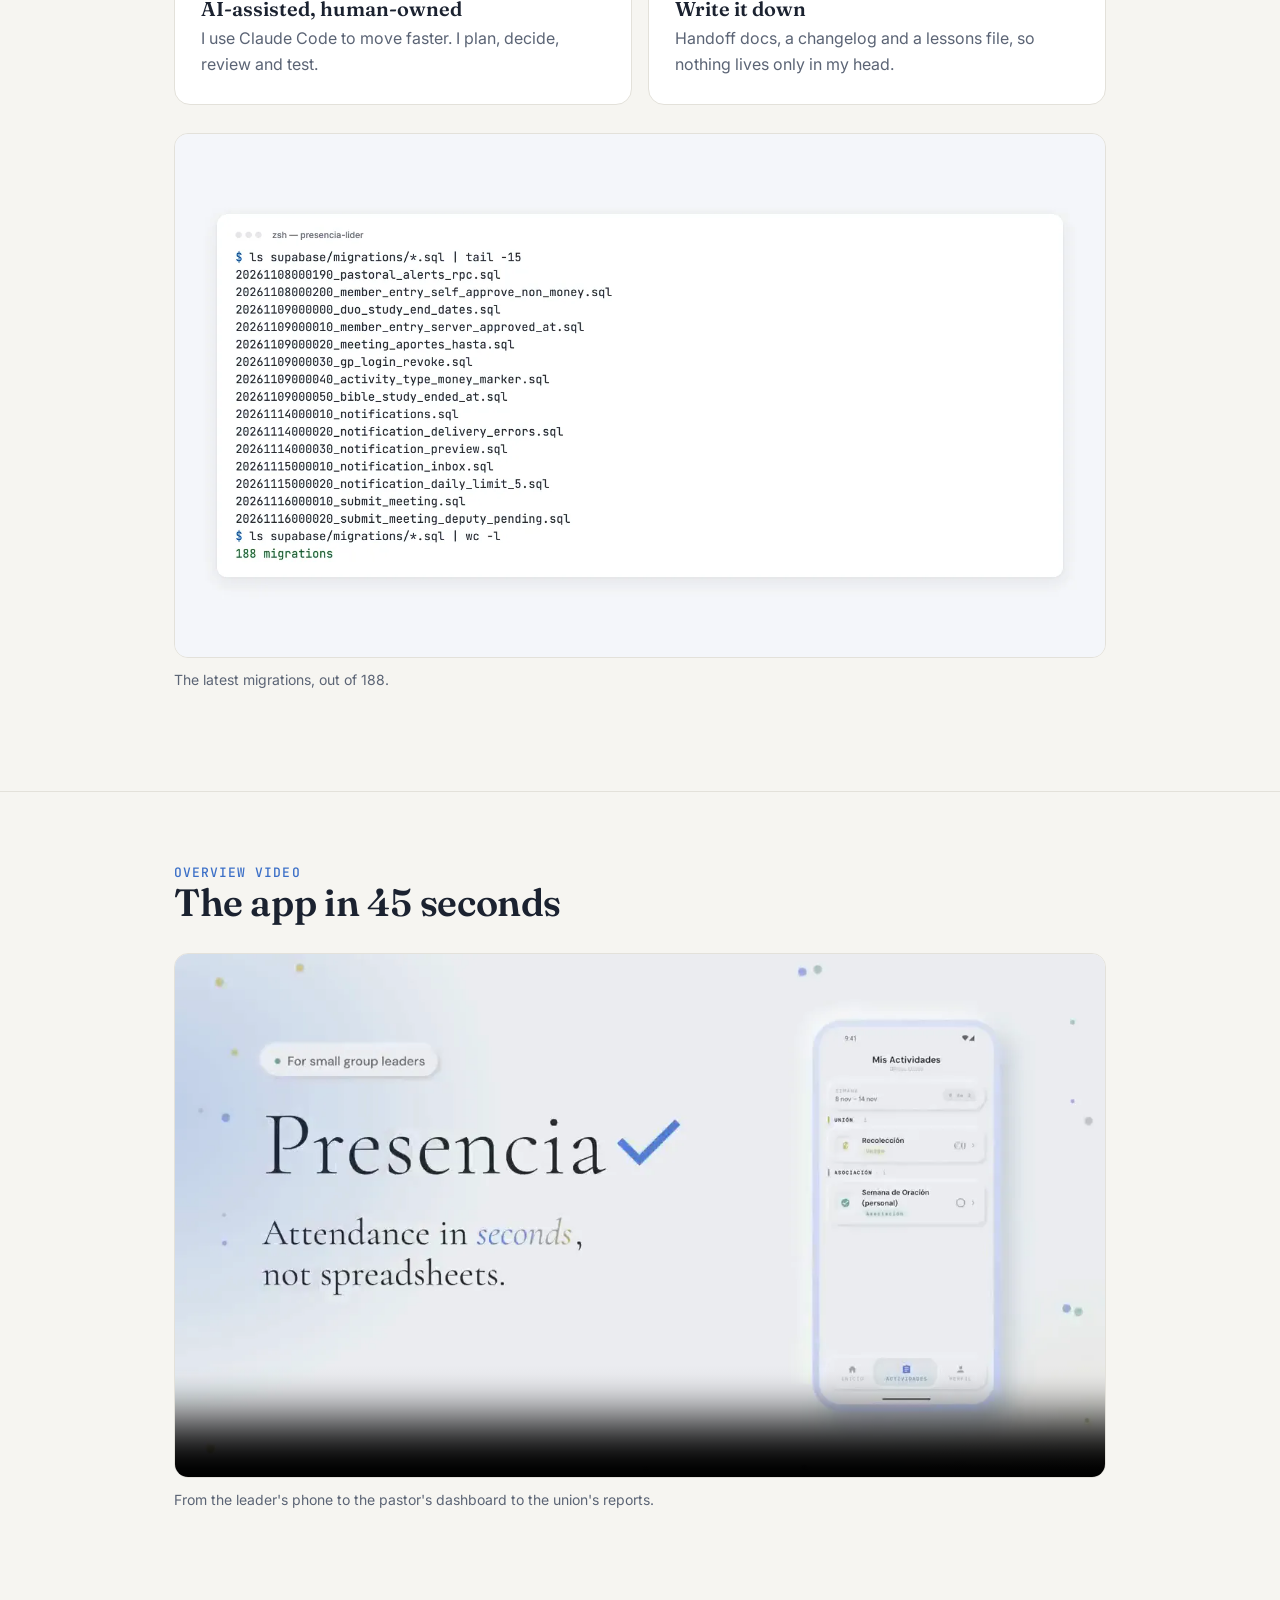
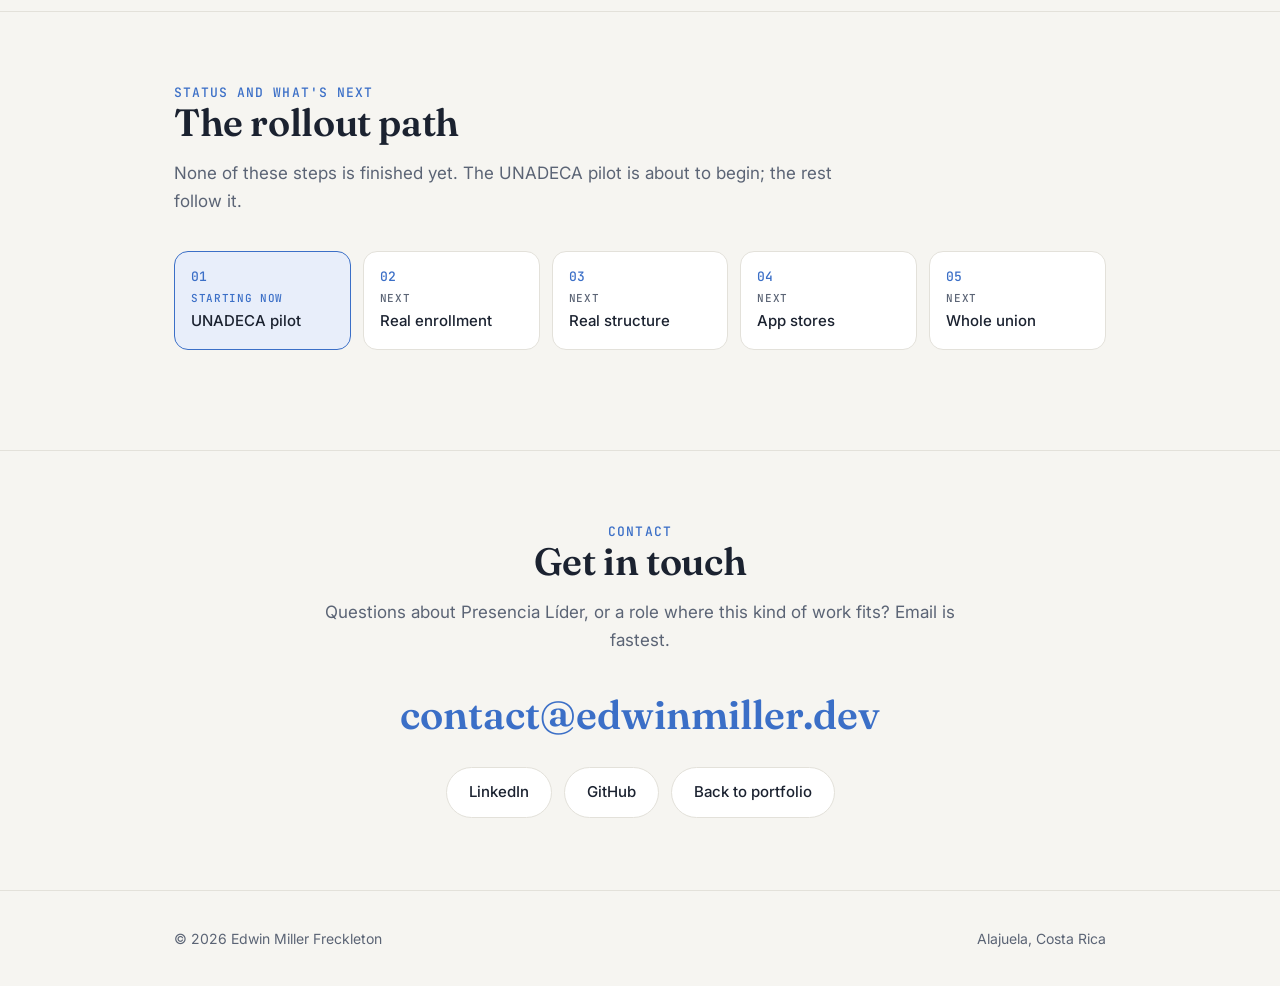
==== commit ca84b314: "Correct analytics wording: Metabase reads production via a read-only role Metabase connects to the p" ====
--- a/presencia/index.html
+++ b/presencia/index.html
@@ -279,7 +279,7 @@
 <section id="analytics"><div class="wrap">
   <p class="eyebrow">Analytics layer</p>
   <h2>Dashboards that never touch production</h2>
-  <p class="prose">A separate <code>analytics</code> schema with materialized views and at-risk snapshots (members drifting away, inactive groups, lapsing visitors), feeding Metabase dashboards that read from a cron-synced replica, never from production.</p>
+  <p class="prose">A separate <code>analytics</code> schema with materialized views and at-risk snapshots (members drifting away, inactive groups, lapsing visitors), refreshed on a schedule and read by Metabase dashboards through a dedicated read-only database role.</p>
 </div></section>
 
 <section id="unadeca"><div class="wrap">
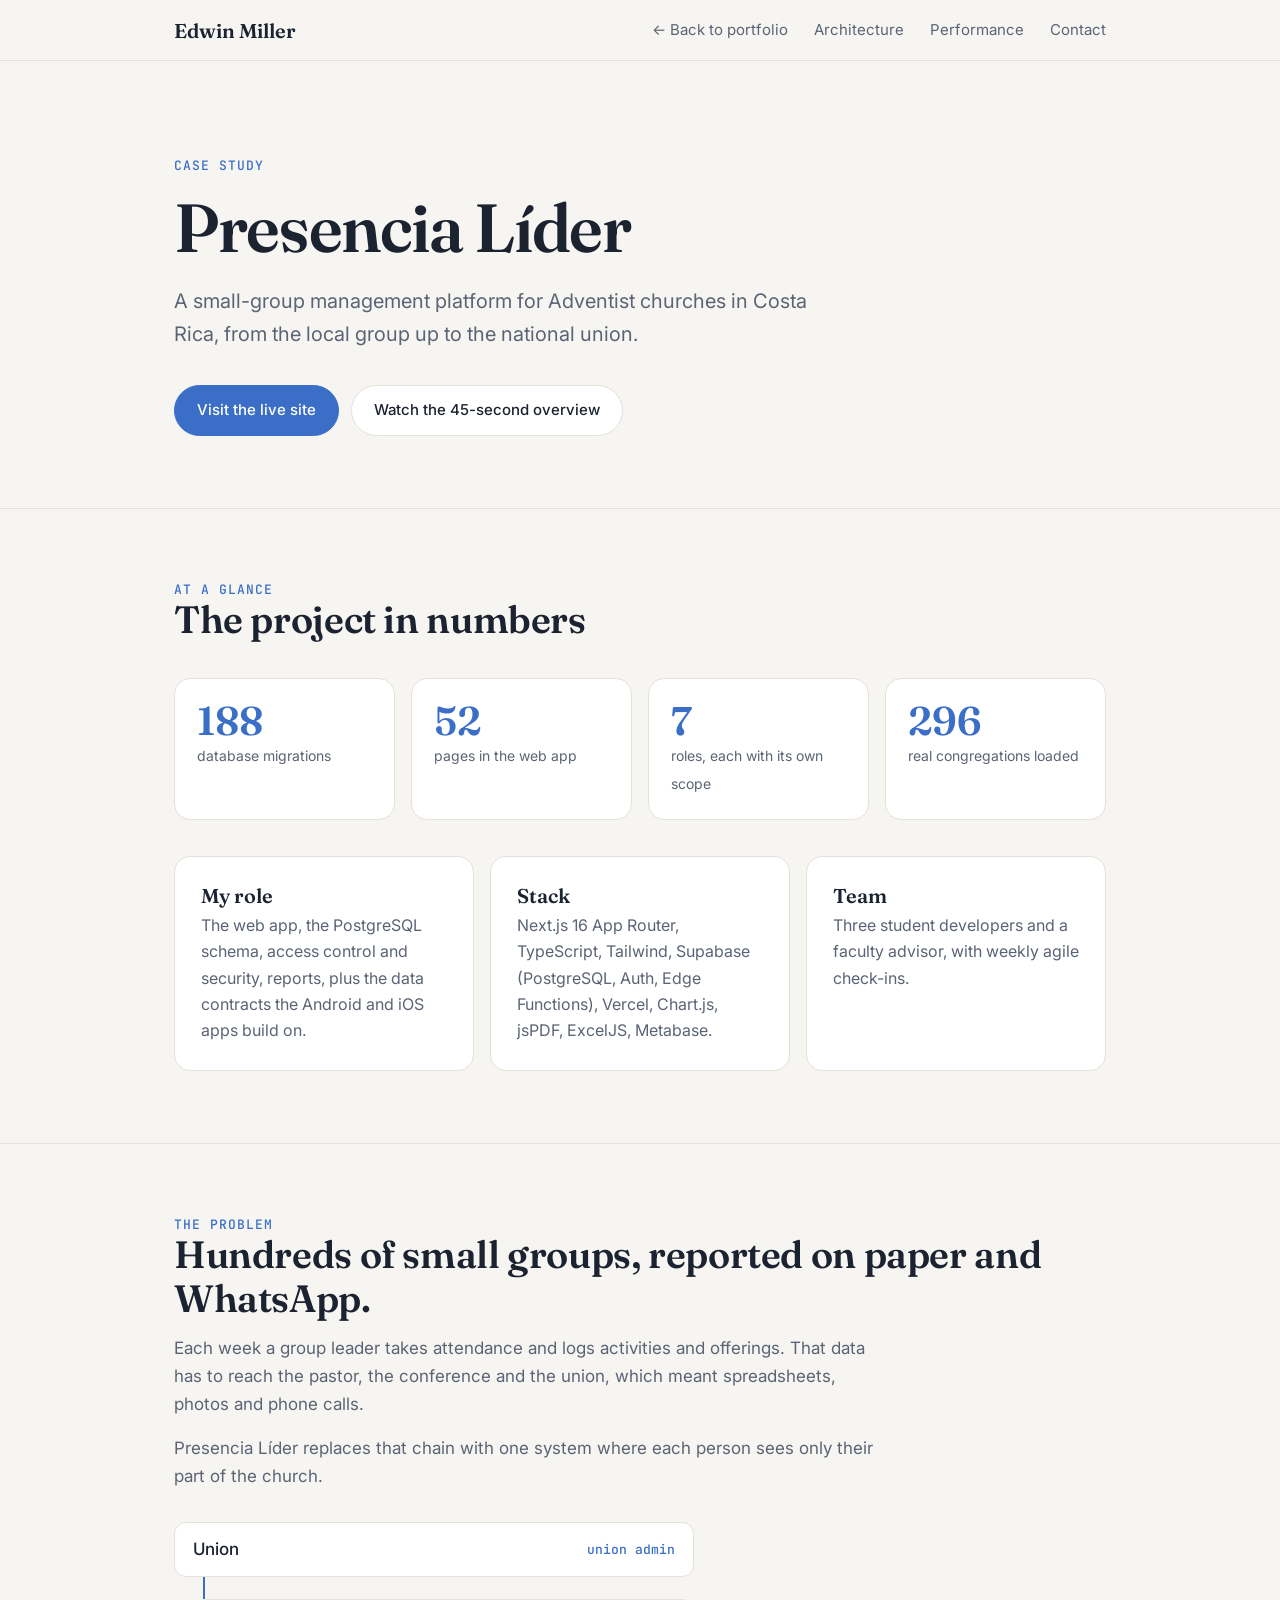
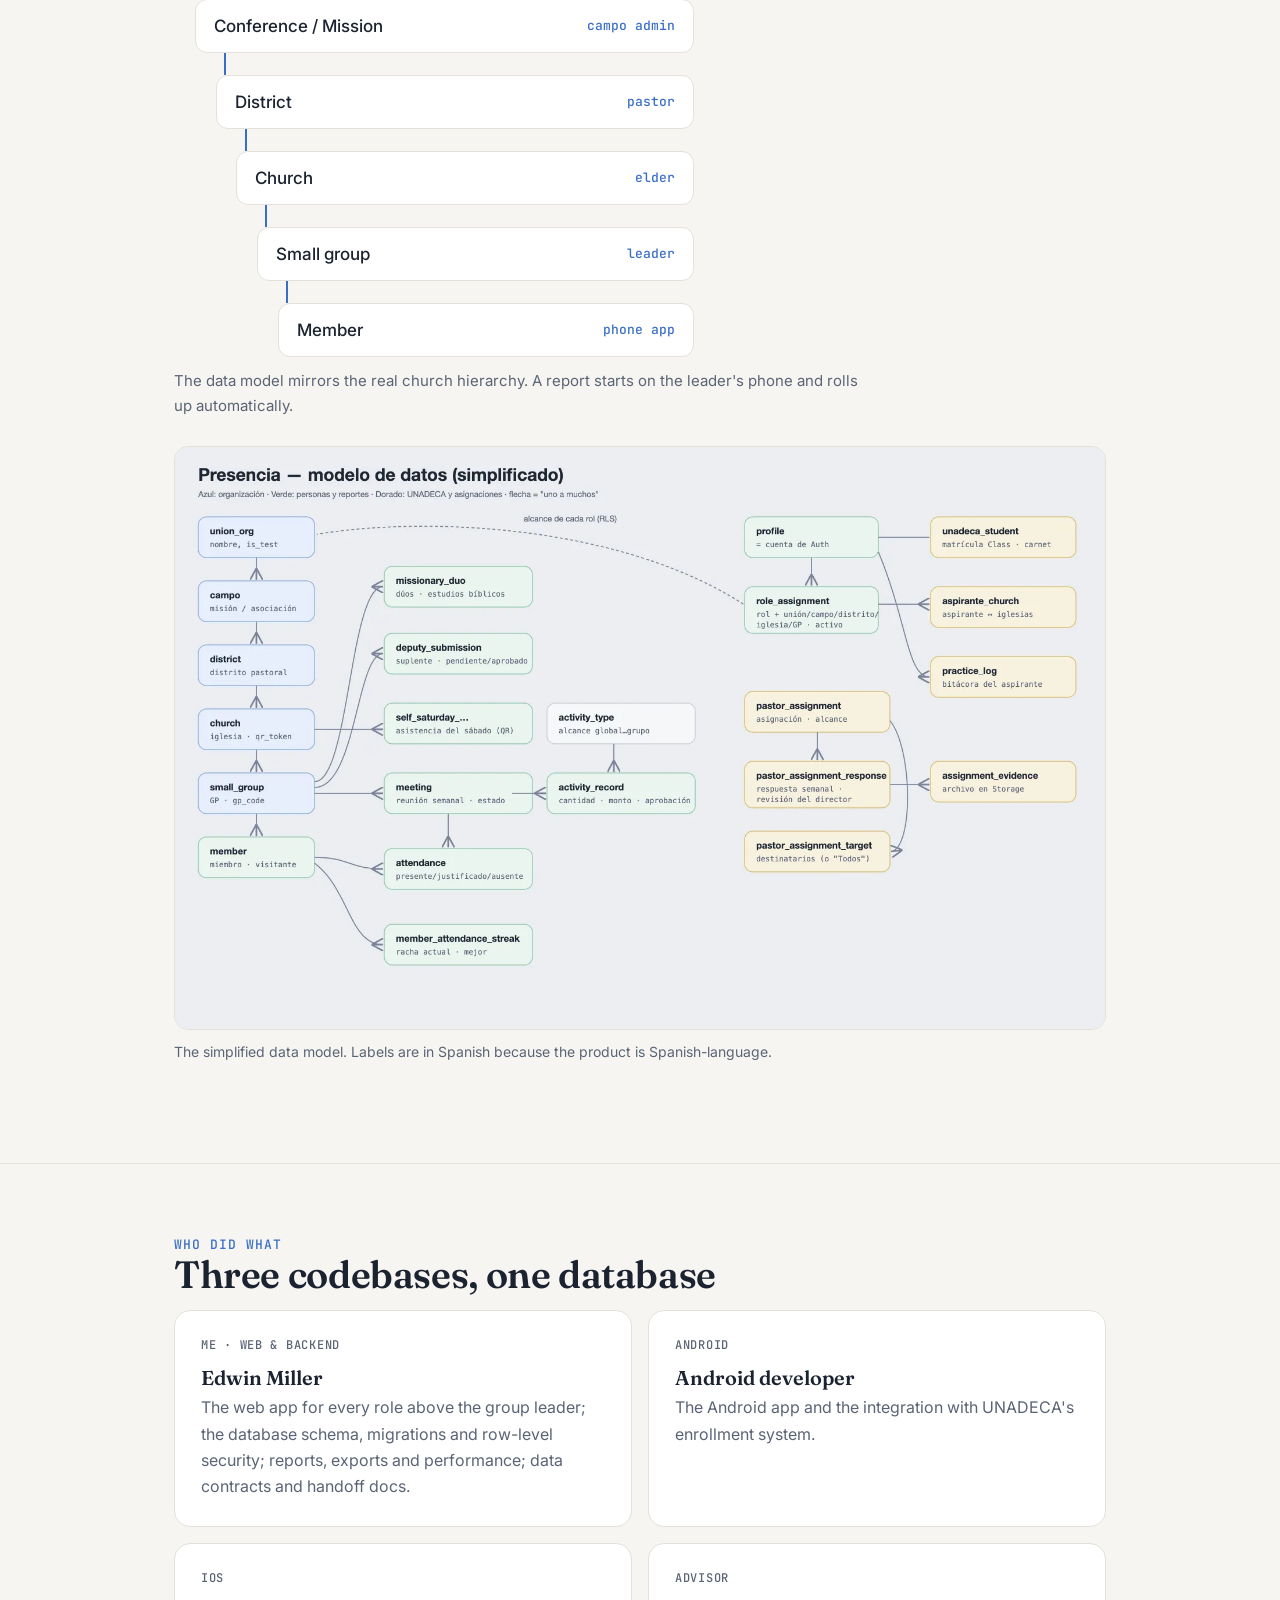
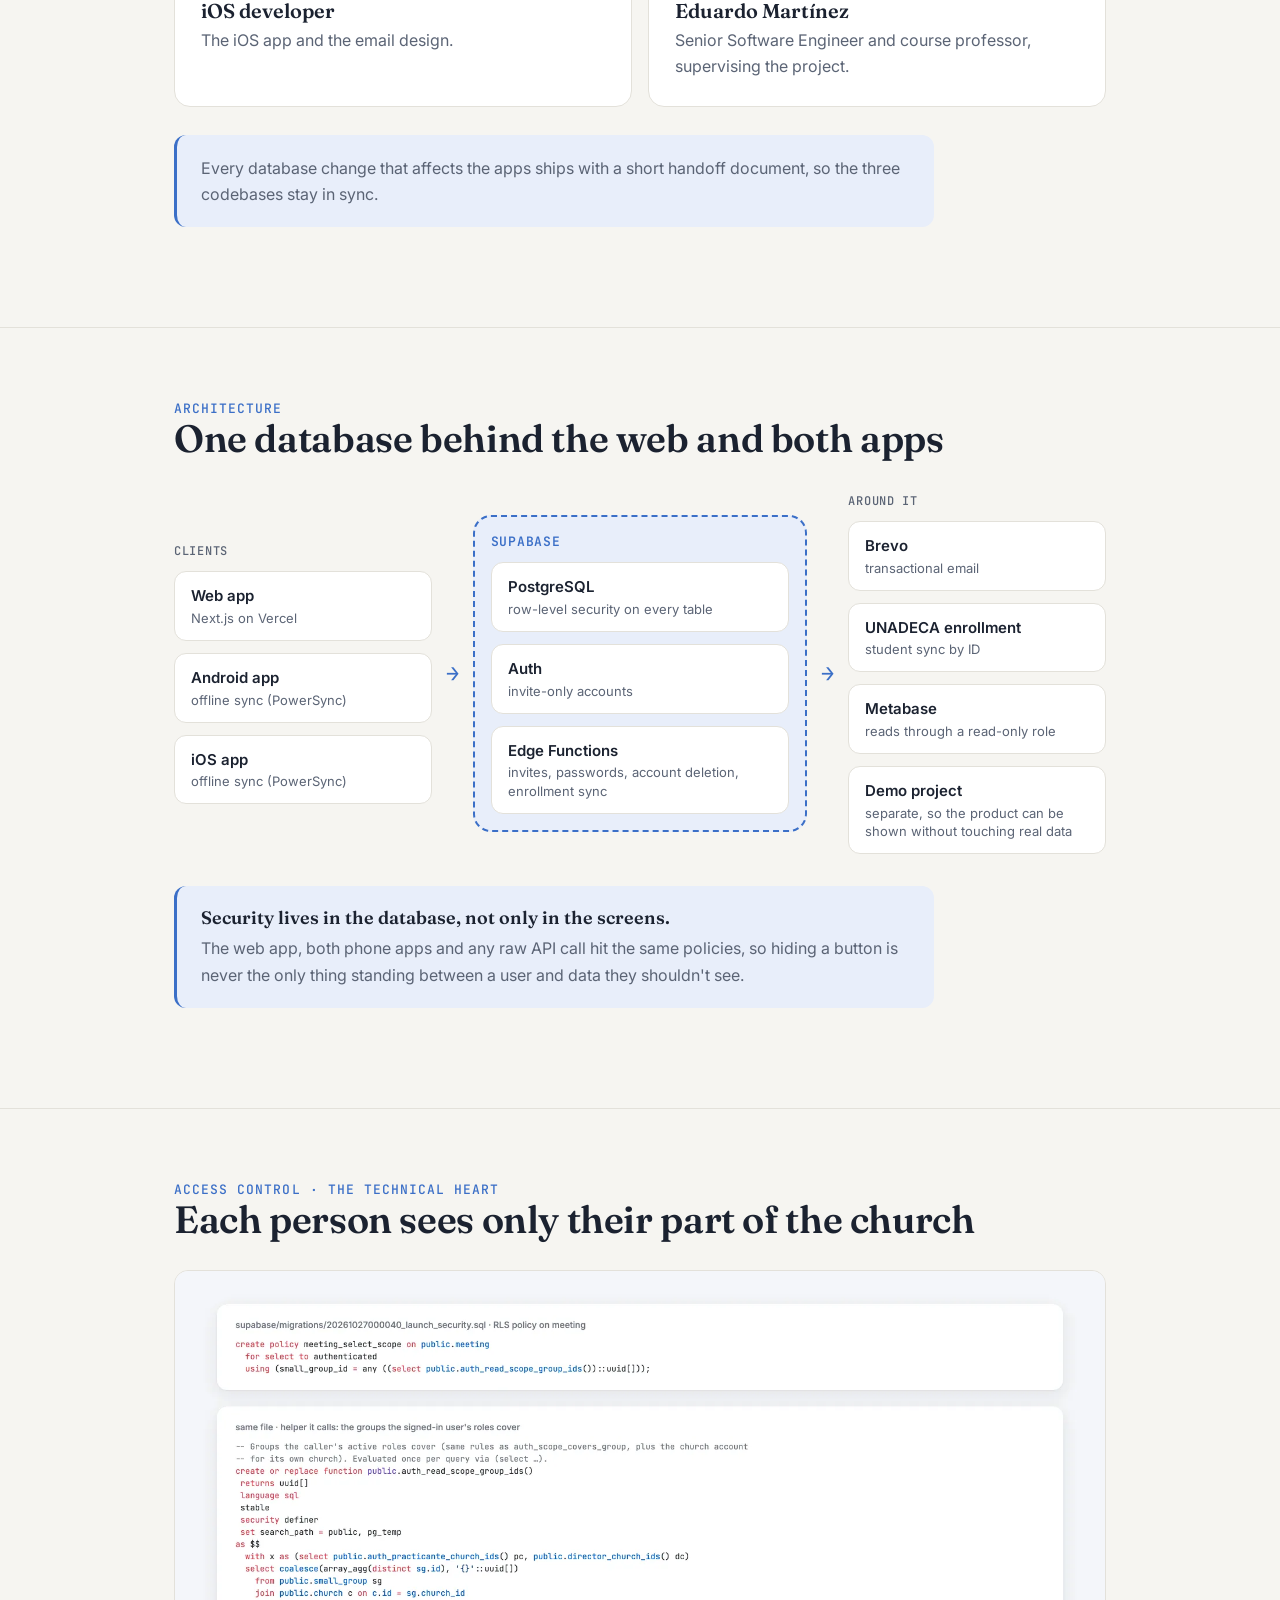
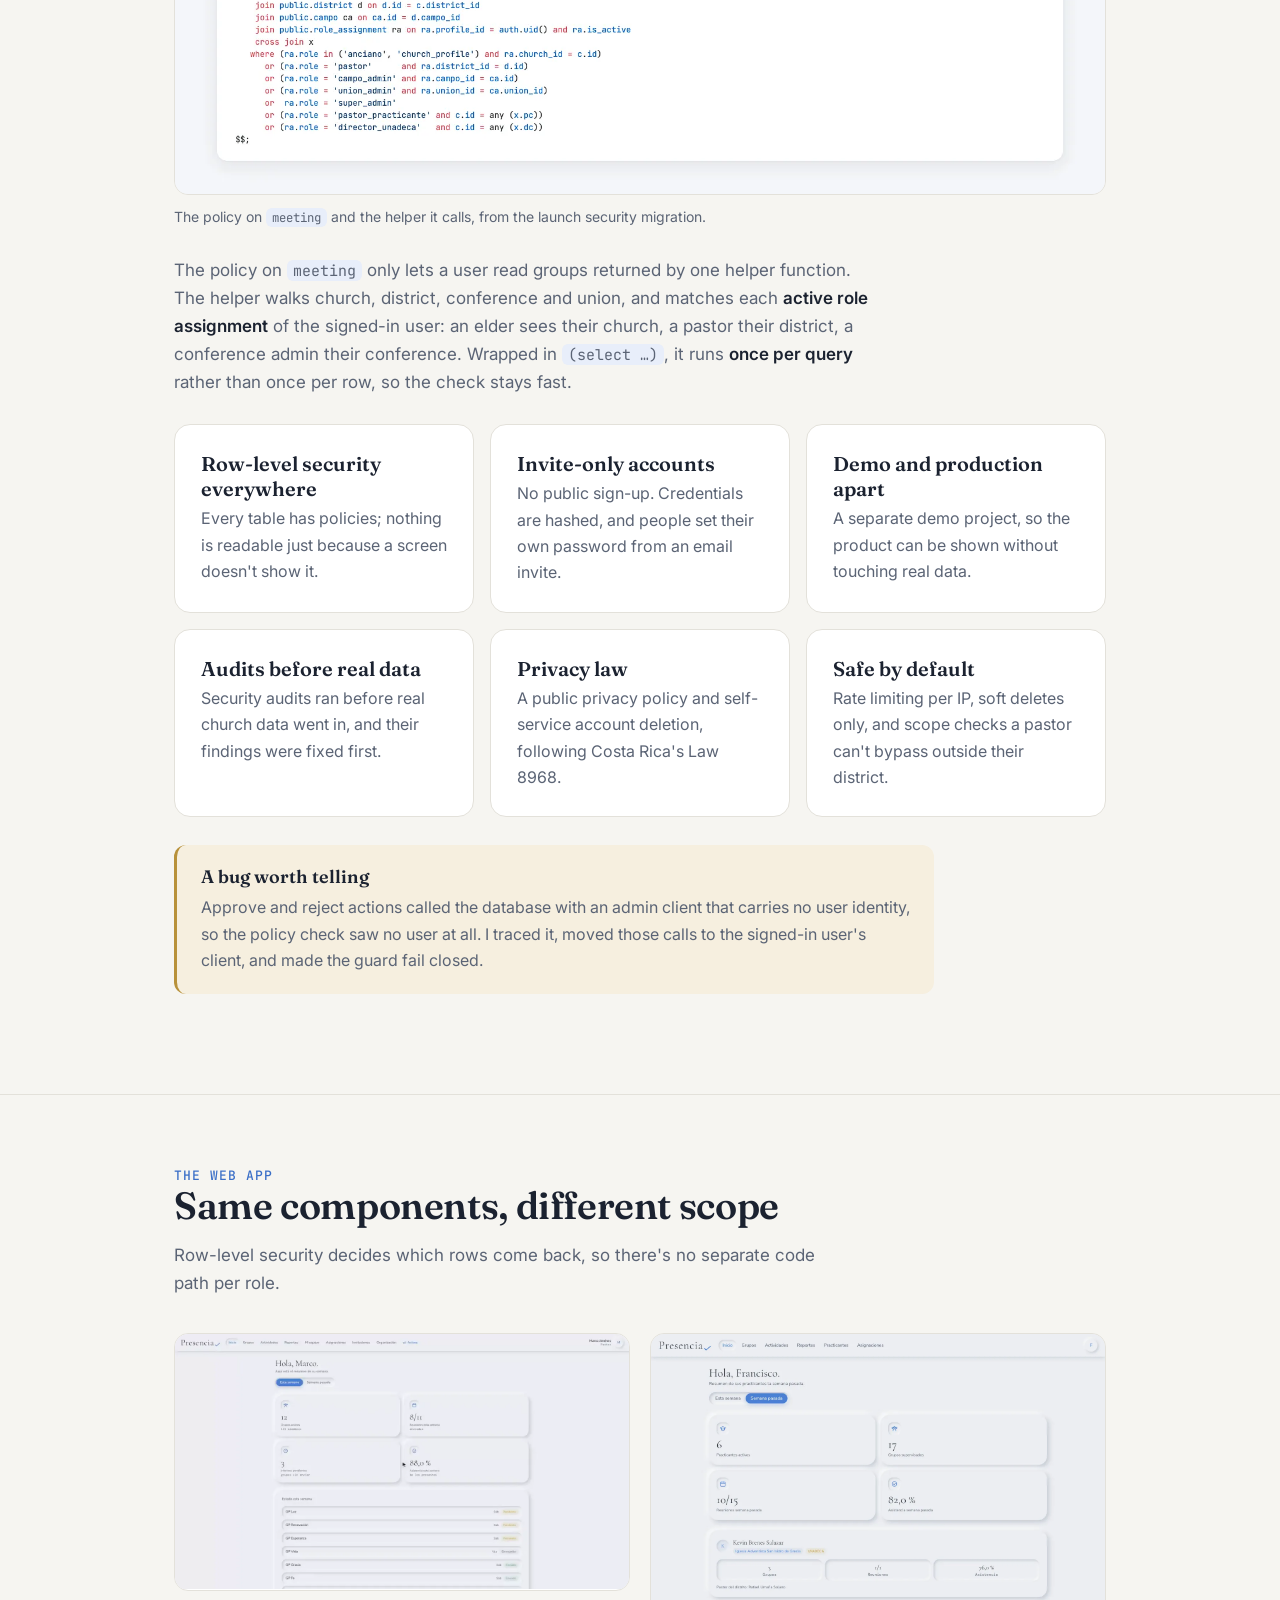
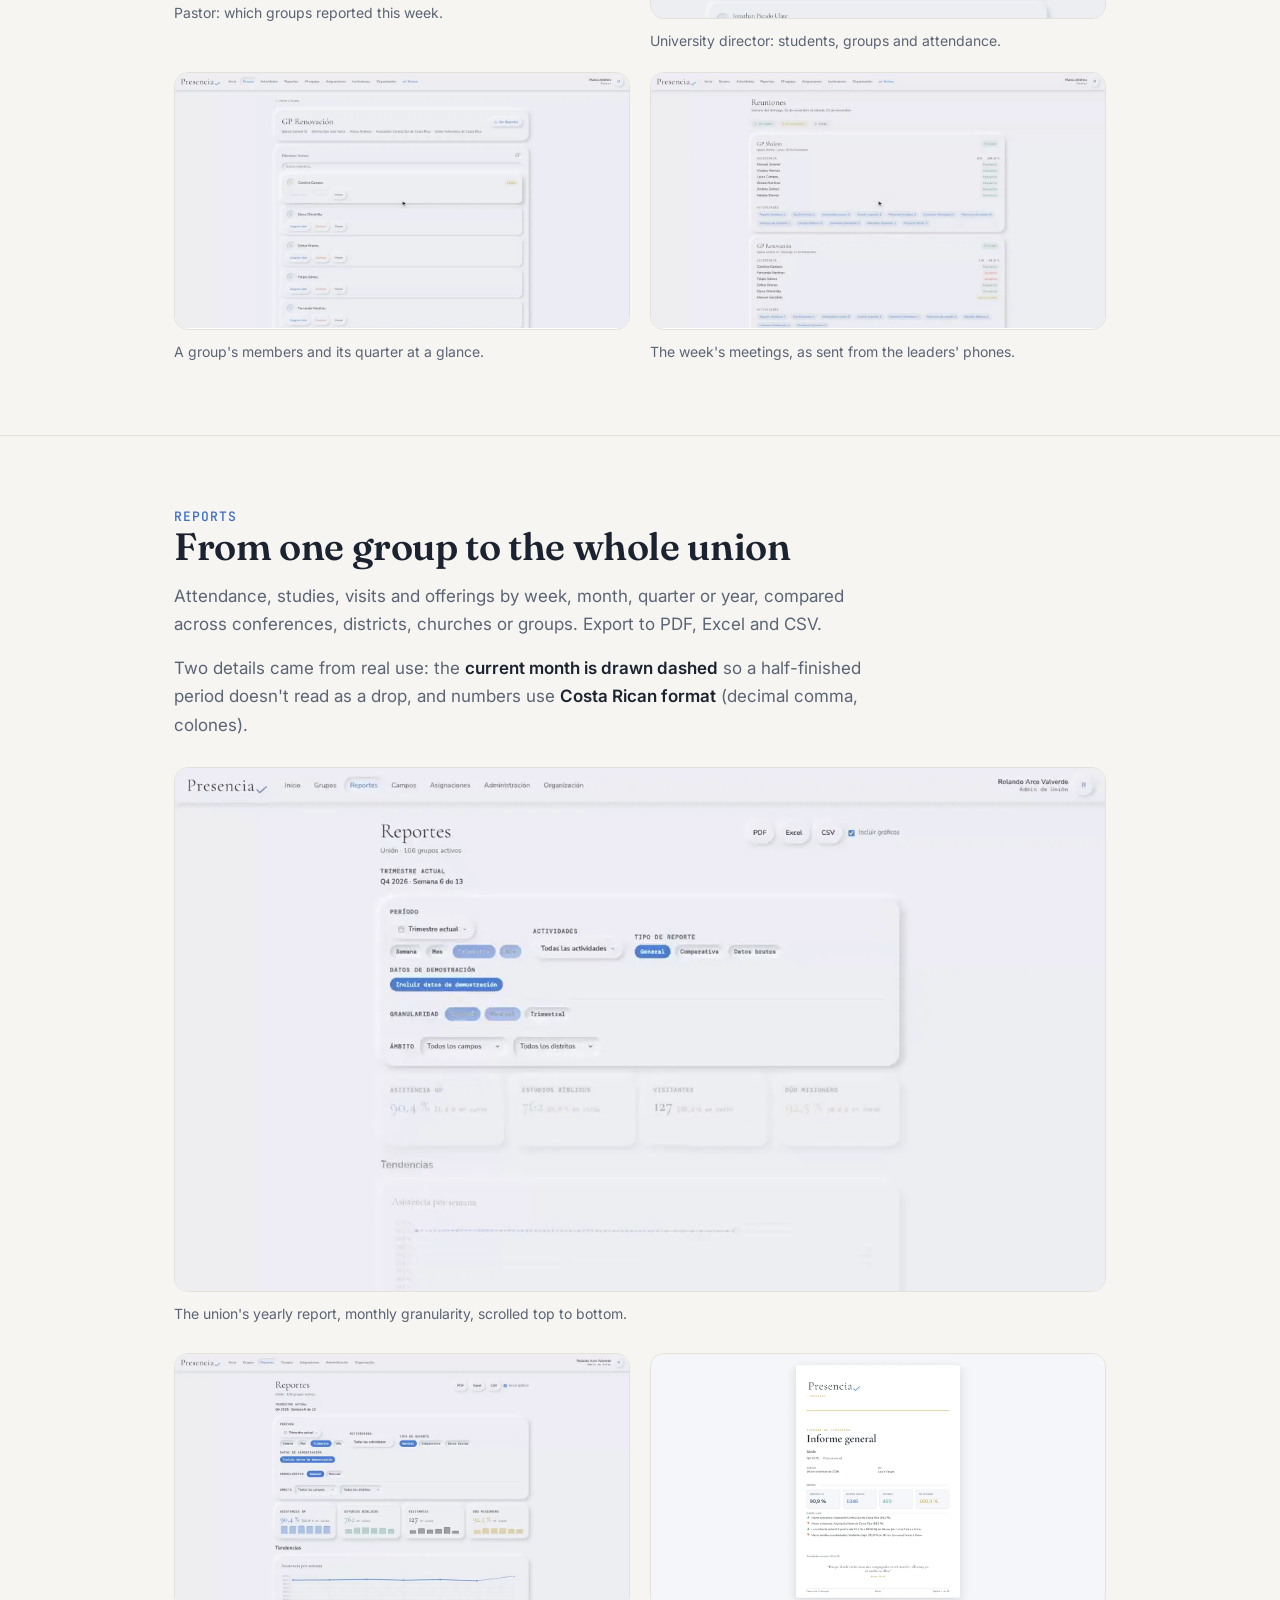
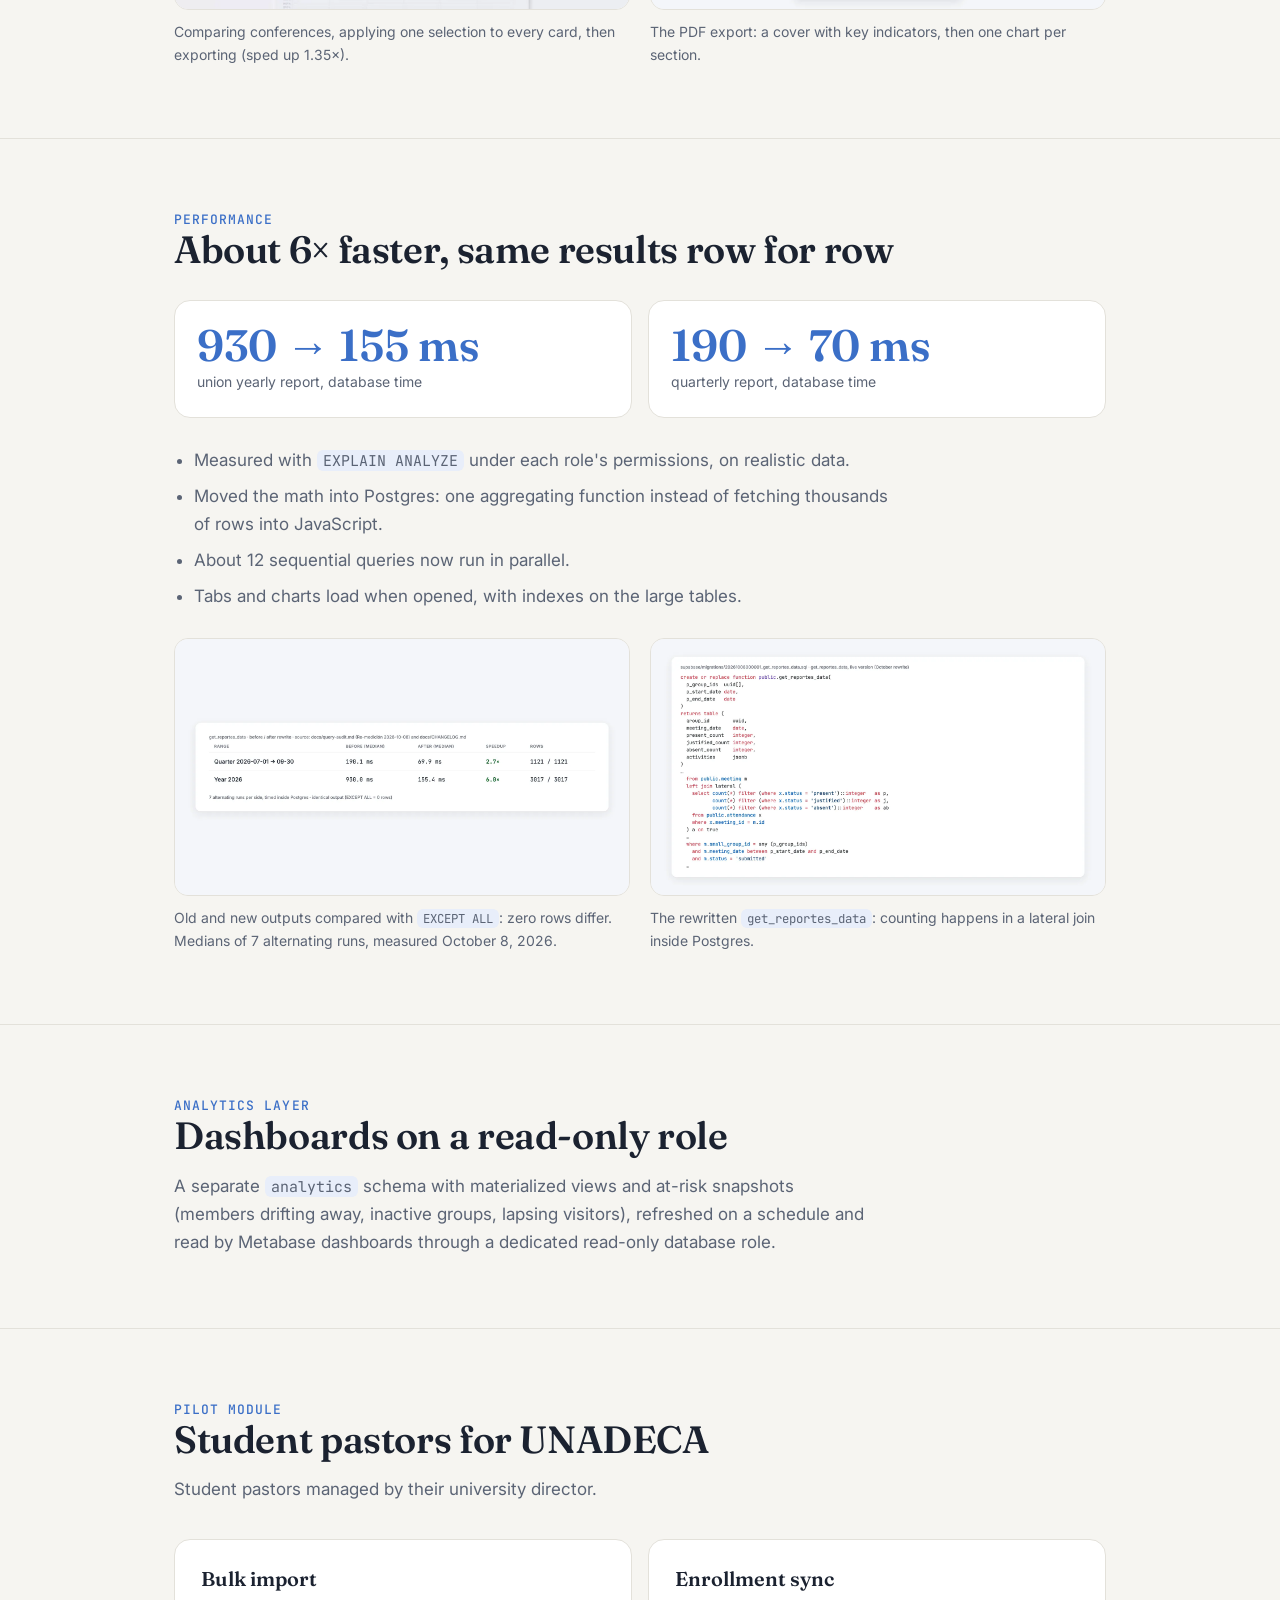
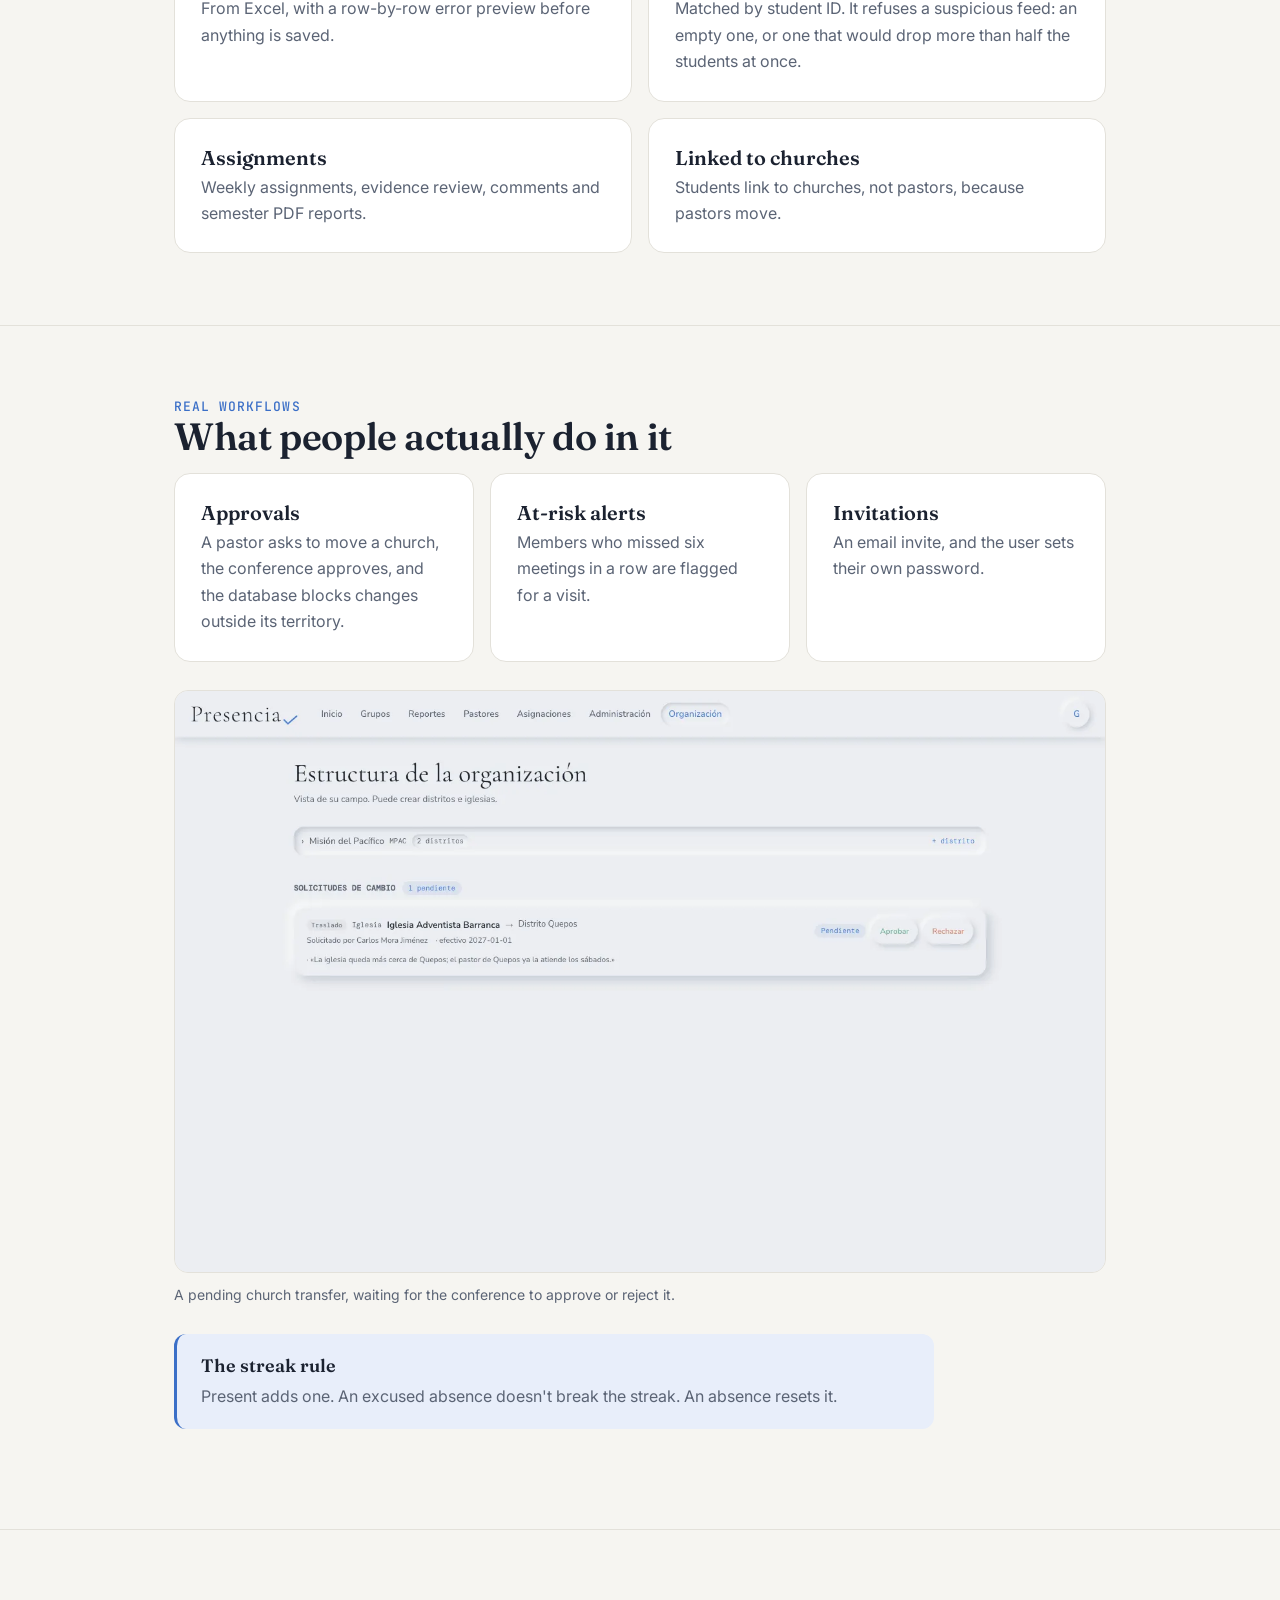
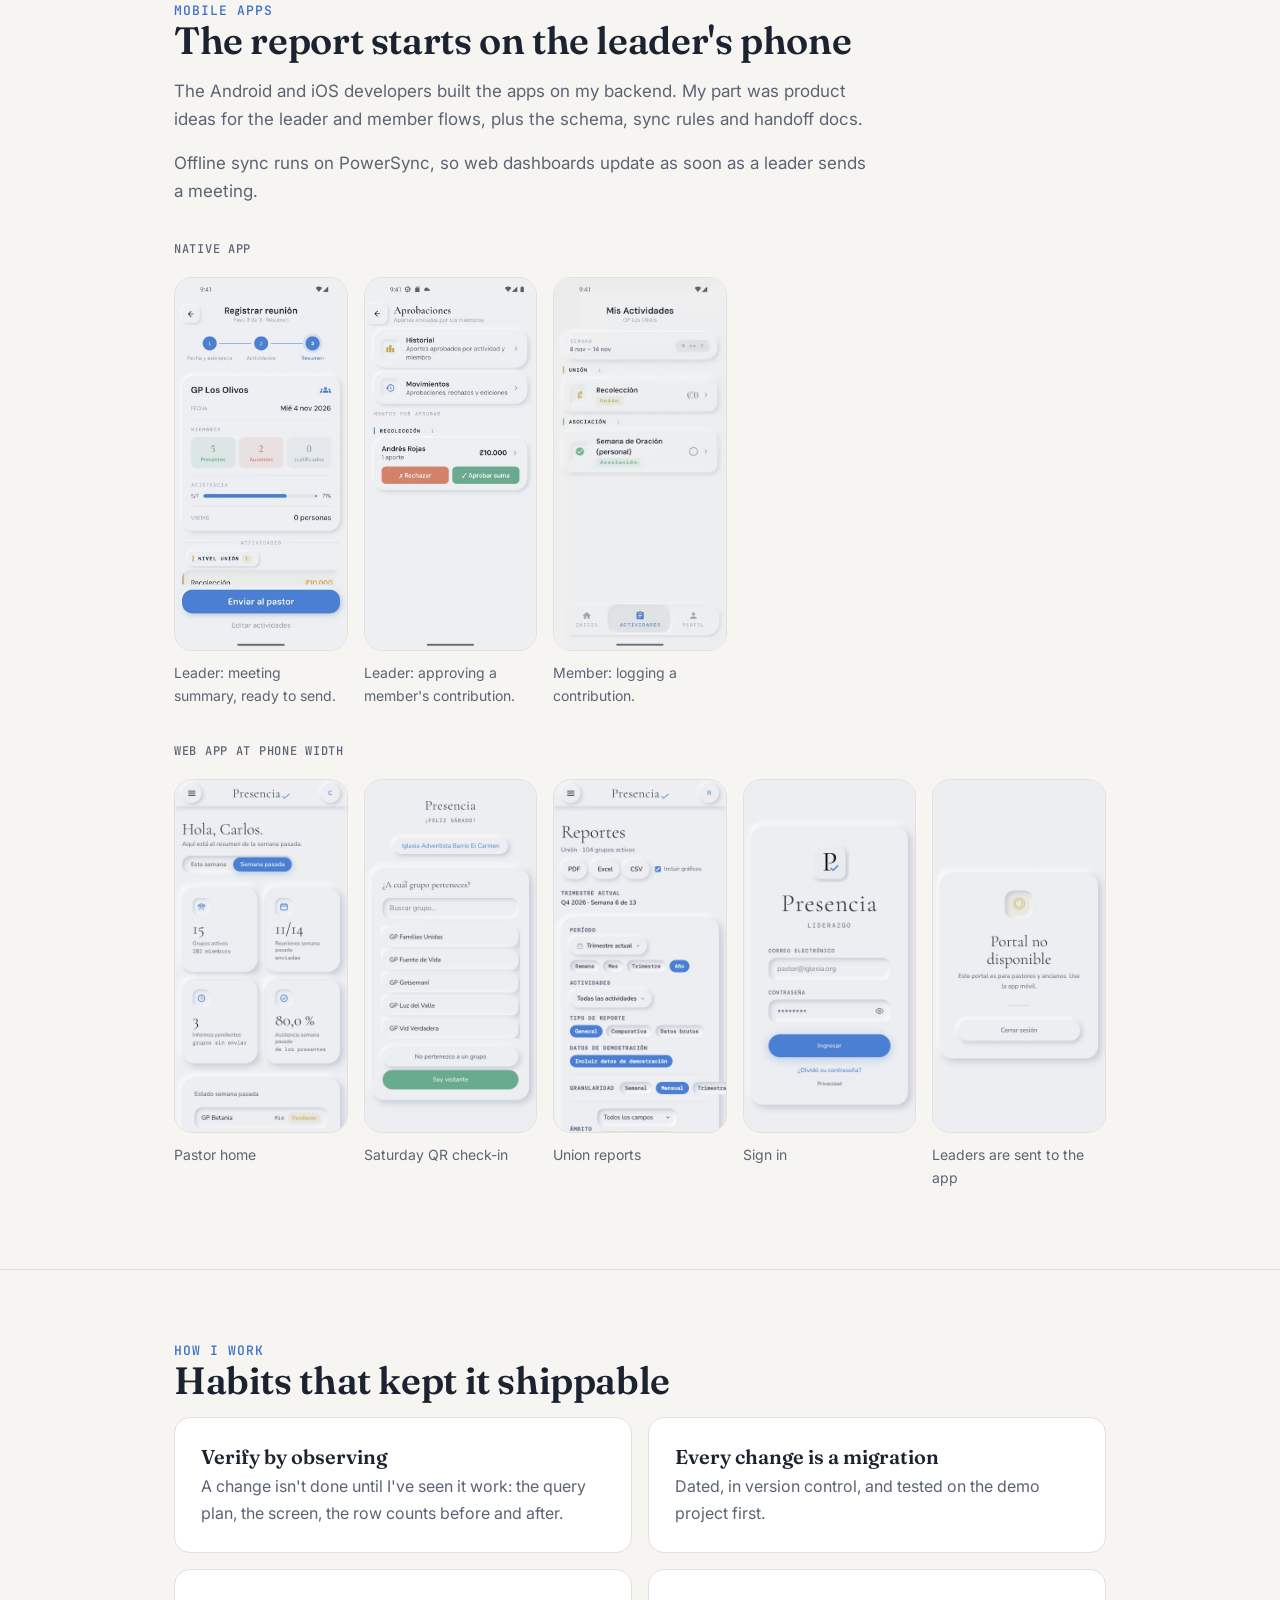
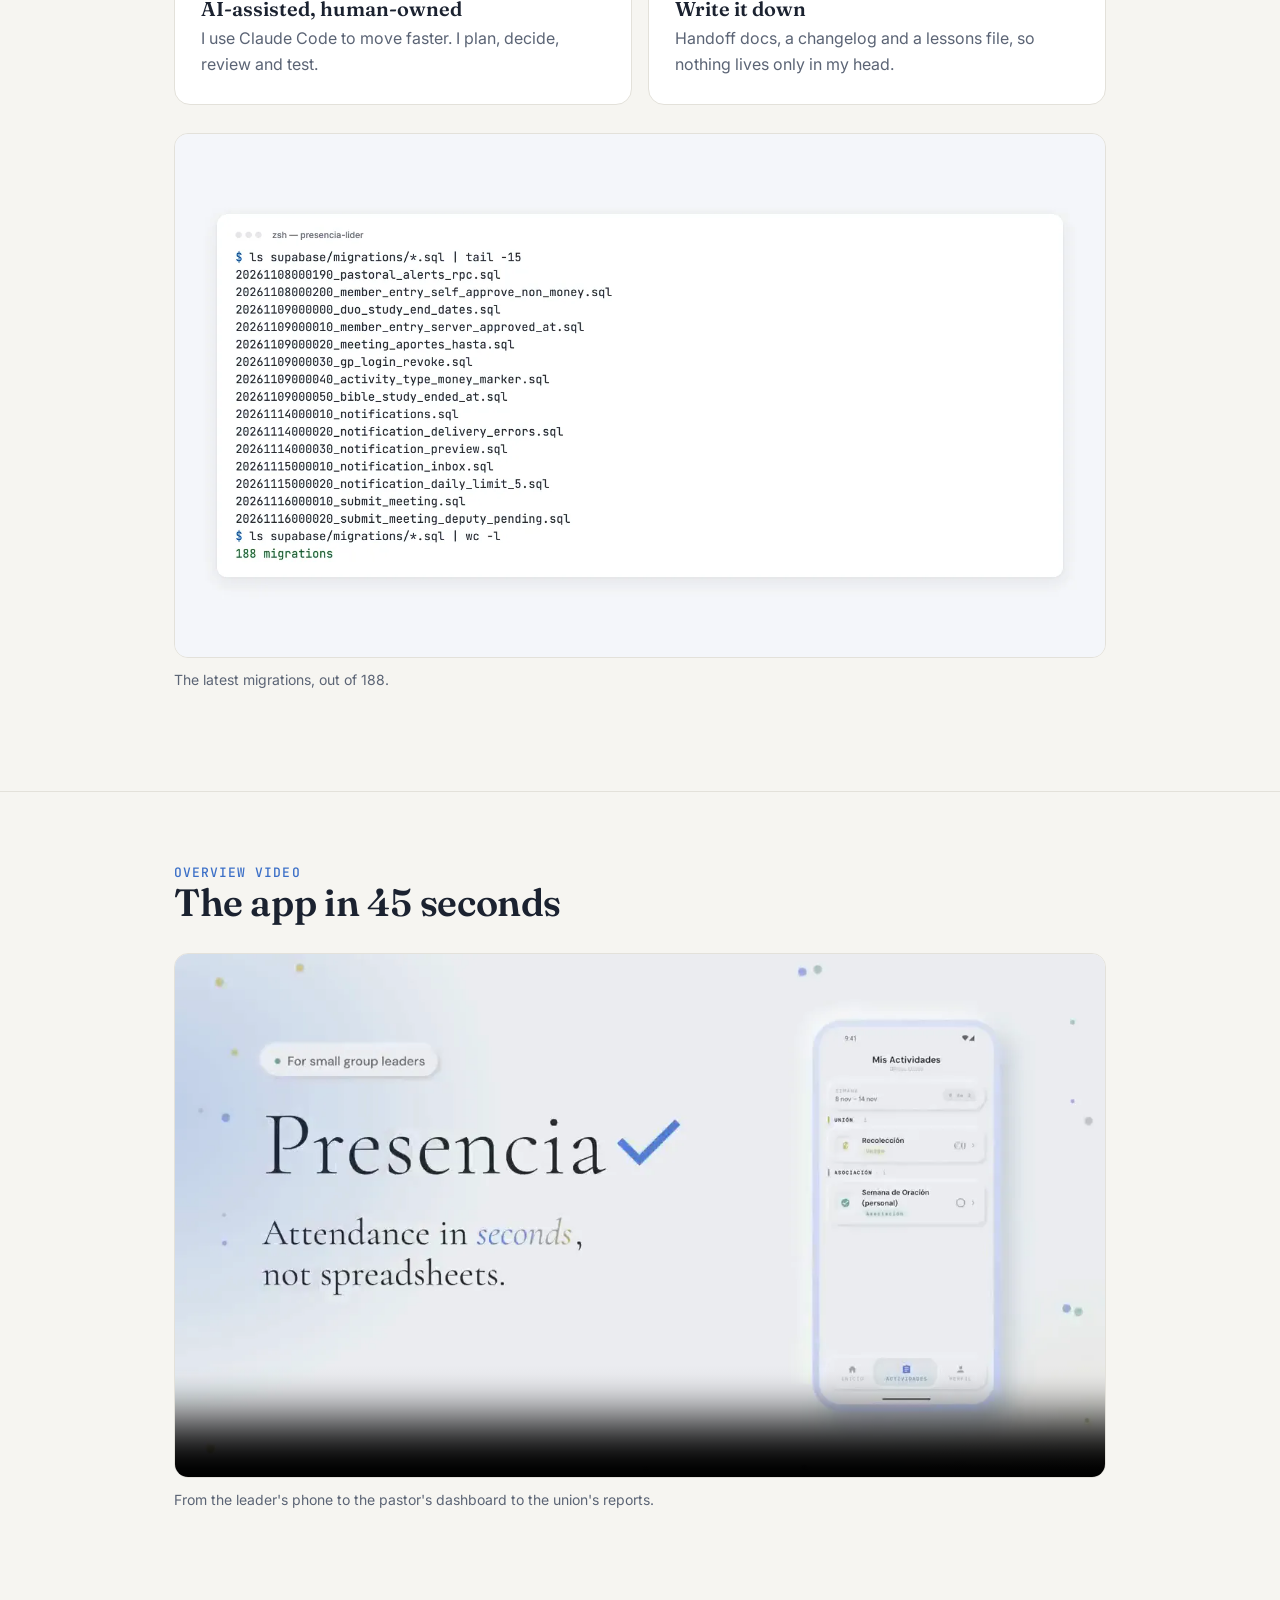
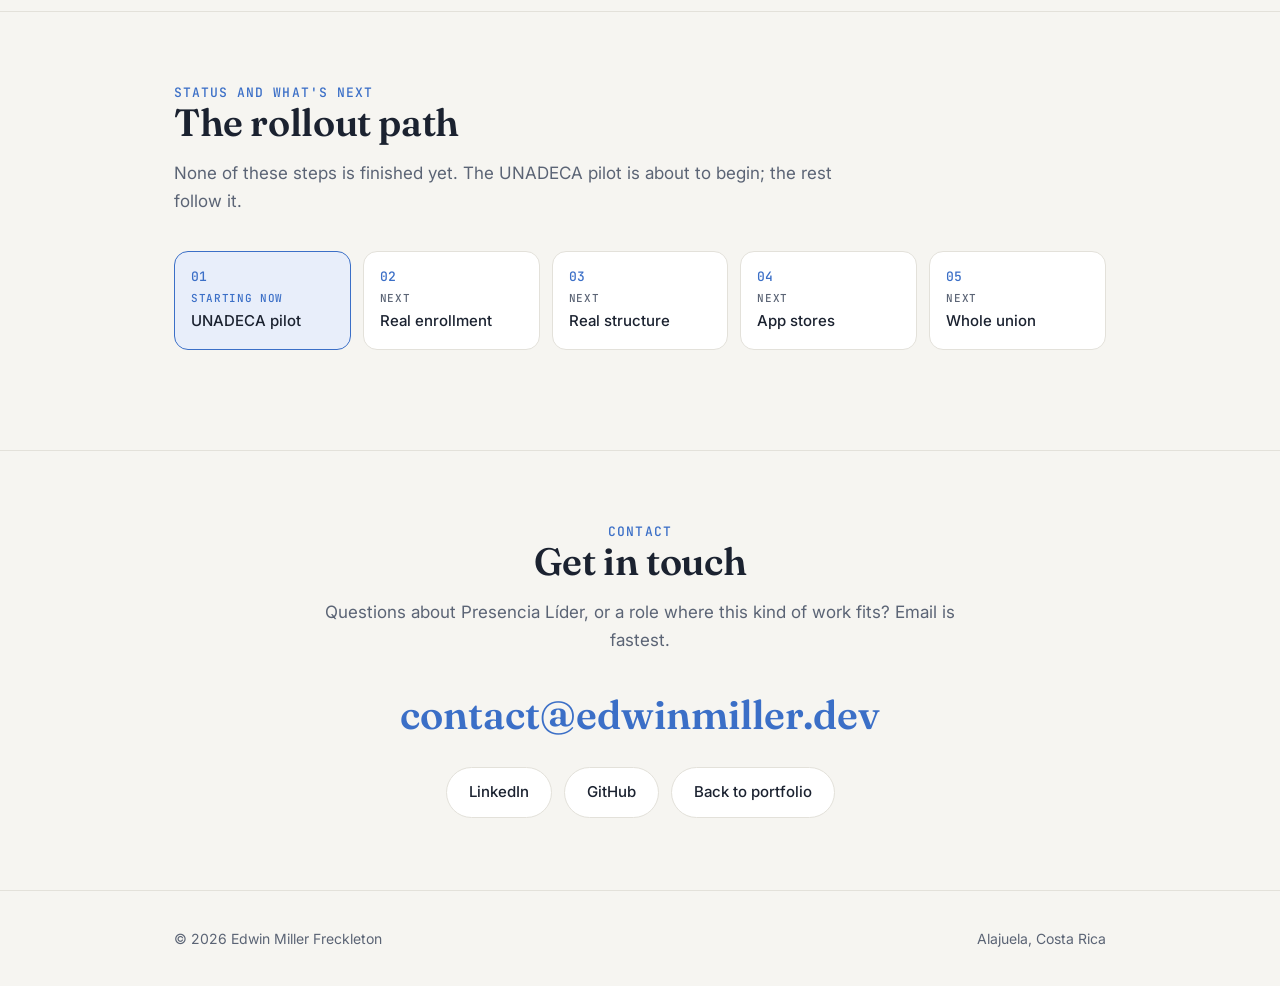
==== commit a52d914a: "Remove remaining replica wording from the case study Heading, architecture diagram box and its scree" ====
--- a/presencia/index.html
+++ b/presencia/index.html
@@ -155,7 +155,7 @@
 <section id="architecture"><div class="wrap">
   <p class="eyebrow">Architecture</p>
   <h2>One database behind the web and both apps</h2>
-  <div class="arch" role="img" aria-label="Architecture: the web app, Android app and iOS app all talk to one Supabase project (PostgreSQL with row-level security, Auth and Edge Functions), which connects to Brevo email, UNADECA enrollment and a Metabase replica. A separate demo project mirrors it.">
+  <div class="arch" role="img" aria-label="Architecture: the web app, Android app and iOS app all talk to one Supabase project (PostgreSQL with row-level security, Auth and Edge Functions), which connects to Brevo email, UNADECA enrollment and Metabase, through a read-only database role. A separate demo project mirrors it.">
     <div class="arch-col">
       <p class="col-label">Clients</p>
       <div class="node"><b>Web app</b><small>Next.js on Vercel</small></div>
@@ -174,7 +174,7 @@
       <p class="col-label">Around it</p>
       <div class="node"><b>Brevo</b><small>transactional email</small></div>
       <div class="node"><b>UNADECA enrollment</b><small>student sync by ID</small></div>
-      <div class="node"><b>Metabase</b><small>reads a cron-synced replica</small></div>
+      <div class="node"><b>Metabase</b><small>reads through a read-only role</small></div>
       <div class="node"><b>Demo project</b><small>separate, so the product can be shown without touching real data</small></div>
     </div>
   </div>
@@ -278,7 +278,7 @@
 
 <section id="analytics"><div class="wrap">
   <p class="eyebrow">Analytics layer</p>
-  <h2>Dashboards that never touch production</h2>
+  <h2>Dashboards on a read-only role</h2>
   <p class="prose">A separate <code>analytics</code> schema with materialized views and at-risk snapshots (members drifting away, inactive groups, lapsing visitors), refreshed on a schedule and read by Metabase dashboards through a dedicated read-only database role.</p>
 </div></section>
 
